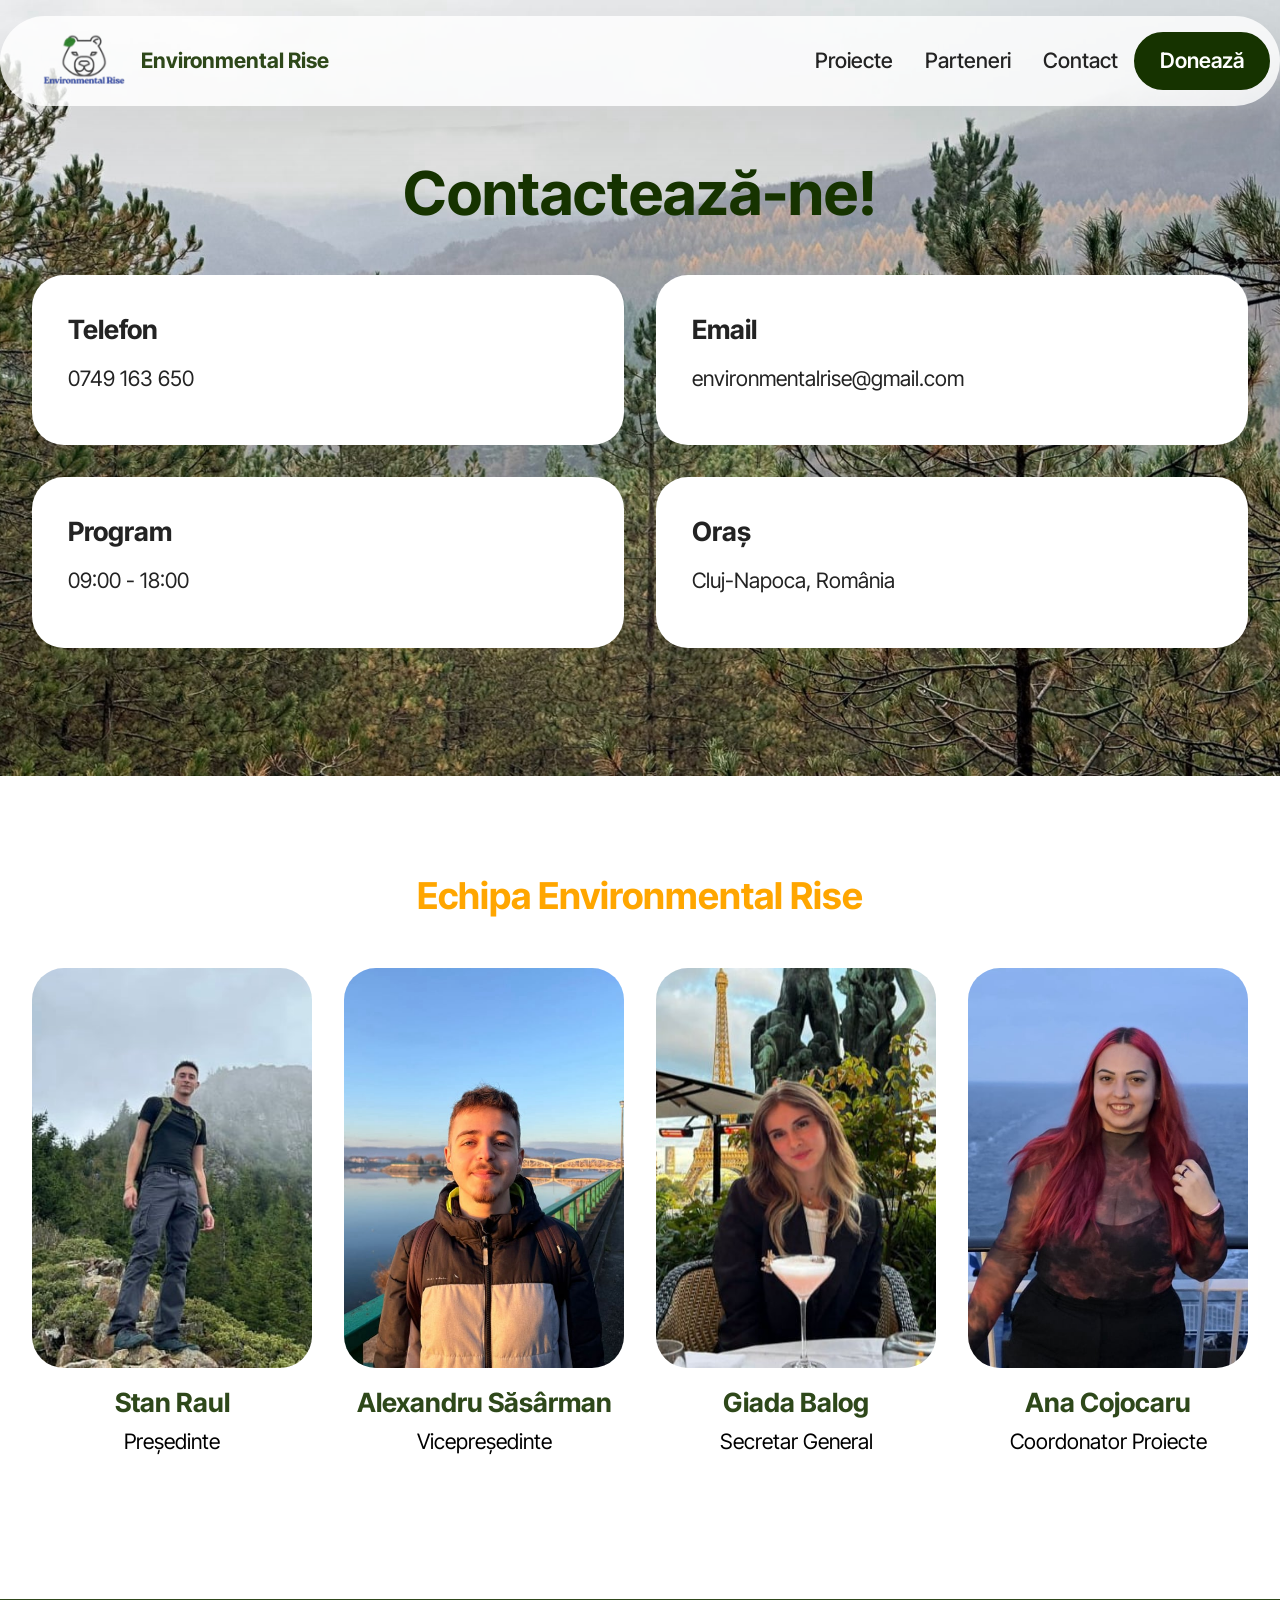
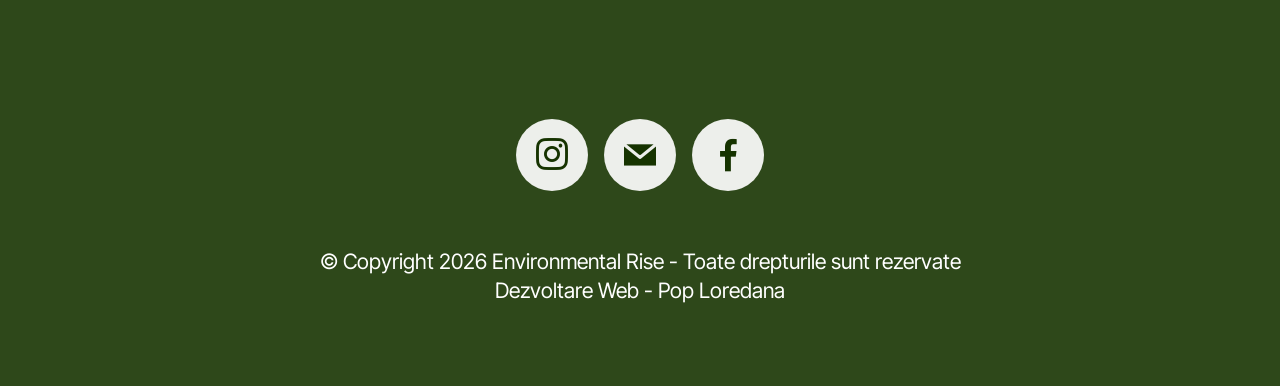
==== contact.html @ d9c9ce09 "Add files via upload" ====
<!DOCTYPE html>
<html  >
<head>
  
  <meta charset="UTF-8">
  <meta http-equiv="X-UA-Compatible" content="IE=edge">
  <meta name="viewport" content="width=device-width, initial-scale=1, minimum-scale=1">
  <link rel="shortcut icon" href="assets/images/logo-environmental-rise.png" type="image/x-icon">
  <meta name="description" content="Contactează chiar acum echipa Environmental Rise!">
  
  
  <title>Contact</title>
  <link rel="stylesheet" href="assets/web/assets/mobirise-icons2/mobirise2.css">
  <link rel="stylesheet" href="assets/bootstrap/css/bootstrap.min.css">
  <link rel="stylesheet" href="assets/parallax/jarallax.css">
  <link rel="stylesheet" href="assets/dropdown/css/style.css">
  <link rel="stylesheet" href="assets/socicon/css/styles.css">
  <link rel="stylesheet" href="assets/theme/css/style.css">
  <link rel="preload" href="https://fonts.googleapis.com/css?family=Inter+Tight:100,200,300,400,500,600,700,800,900,100i,200i,300i,400i,500i,600i,700i,800i,900i&display=swap" as="style" onload="this.onload=null;this.rel='stylesheet'">
  <noscript><link rel="stylesheet" href="https://fonts.googleapis.com/css?family=Inter+Tight:100,200,300,400,500,600,700,800,900,100i,200i,300i,400i,500i,600i,700i,800i,900i&display=swap"></noscript>
  <link rel="preload" as="style" href="assets/syle/css/custom-style.css"><link rel="stylesheet" href="assets/syle/css/custom-style.css" type="text/css">

  
  
  
</head>
<body>
  
  <section data-bs-version="5.1" class="menu menu1 cid-vgi9VvY2FY" once="menu" id="menu01-1s">
	

	<nav class="navbar navbar-dropdown navbar-fixed-top navbar-expand-lg">
		<div class="container">
			<div class="navbar-brand">
				<span class="navbar-logo">
					<a href="index.html">
						<img src="assets/images/logo-environmental-rise.png" alt="Logo Environmental Rise" style="height: 3.7rem;">
					</a>
				</span>
				<span class="navbar-caption-wrap"><a class="navbar-caption text-info text-primary display-4" href="index.html">Environmental Rise</a></span>
			</div>
			<button class="navbar-toggler" type="button" data-toggle="collapse" data-bs-toggle="collapse" data-target="#navbarSupportedContent" data-bs-target="#navbarSupportedContent" aria-controls="navbarNavAltMarkup" aria-expanded="false" aria-label="Toggle navigation">
				<div class="hamburger">
					<span></span>
					<span></span>
					<span></span>
					<span></span>
				</div>
			</button>
			<div class="collapse navbar-collapse" id="navbarSupportedContent">
				<ul class="navbar-nav nav-dropdown" data-app-modern-menu="true"><li class="nav-item">
						<a class="nav-link link text-black text-primary display-4" href="proiecte.html">Proiecte</a>
					</li>
					<li class="nav-item">
						<a class="nav-link link text-black text-primary display-4" href="parteneri.html" aria-expanded="false">Parteneri</a>
					</li>
					<li class="nav-item">
						<a class="nav-link link text-black text-primary display-4" href="contact.html">Contact</a>
					</li></ul>
				
				<div class="navbar-buttons mbr-section-btn"><a class="btn btn-primary display-4" href="doneaza.html">Donează</a></div>
			</div>
		</div>
	</nav>
</section>

<section data-bs-version="5.1" class="contacts01 cid-vbN8z2HI8A mbr-parallax-background" id="contacts01-p">
    

    
    
    <div class="container">
        <div class="row justify-content-center">
            <div class="col-12 content-head">
                <div class="mbr-section-head mb-5">
                    <h1 class="mbr-section-title mbr-fonts-style align-center mb-0 display-1">
                        <strong>Contactează-ne!</strong></h1>
                    
                </div>
            </div>
        </div>
        <div class="row">
            <div class="item features-without-image col-12 col-md-6 active">
                <div class="item-wrapper">
                    <div class="text-wrapper">
                        <h2 class="card-title mbr-fonts-style mb-3 display-5"><strong>Telefon</strong></h2>
                        <p class="mbr-text mbr-fonts-style display-7">0749 163 650</p>
                    </div>
                </div>
            </div>
            <div class="item features-without-image col-12 col-md-6">
                <div class="item-wrapper">
                    <div class="text-wrapper">
                        <h2 class="card-title mbr-fonts-style mb-3 display-5">
                            <strong>Email</strong>
                        </h2>
                        <p class="mbr-text mbr-fonts-style display-7">environmentalrise@gmail.com</p>
                    </div>
                </div>
            </div>
            <div class="item features-without-image col-12 col-md-6">
                <div class="item-wrapper">
                    <div class="text-wrapper">
                        <h2 class="card-title mbr-fonts-style mb-3 display-5"><strong>Program</strong></h2>
                        <p class="mbr-text mbr-fonts-style display-7">09:00 - 18:00
                        </p>
                    </div>
                </div>
            </div><div class="item features-without-image col-12 col-md-6">
                <div class="item-wrapper">
                    <div class="text-wrapper">
                        <h2 class="card-title mbr-fonts-style mb-3 display-5"><strong>Oraș</strong></h2>
                        <p class="mbr-text mbr-fonts-style display-7">Cluj-Napoca, România</p>
                    </div>
                </div>
            </div>
            
        </div>
    </div>
</section>

<section data-bs-version="5.1" class="people03 cid-veOhkATOtk" id="people03-19">
	
	
	<div class="container">
		<div class="row justify-content-center">
			<div class="col-12 content-head">
				<div class="mbr-section-head mb-5">
					<h2 class="mbr-section-title mbr-fonts-style align-center mb-0 display-2"><strong>Echipa Environmental Rise</strong></h2>
					
				</div>
			</div>
		</div>
		<div class="row">
			
			<div class="item features-image col-12 col-md-6 col-lg-3 active">
				<div class="item-wrapper">
					<div class="item-img mb-3">
						<img src="assets/images/raul-stan-321x442.jpg" alt="Stan Raul" title="" data-slide-to="0" data-bs-slide-to="0">
					</div>
					<div class="item-content align-left">
						<h3 class="item-title mbr-fonts-style display-5"><strong>Stan Raul</strong></h3>
						<h4 class="item-subtitle mbr-fonts-style mb-3 display-7">Președinte<br></h4>
						
					</div>
					
				</div>
			</div><div class="item features-image col-12 col-md-6 col-lg-3">
				<div class="item-wrapper">
					<div class="item-img mb-3">
						<img src="assets/images/alexandru-sasarman-596x795.jpg" alt="Alexandru Săsârman" title="" data-slide-to="1" data-bs-slide-to="1">
					</div>
					<div class="item-content align-left">
						<h3 class="item-title mbr-fonts-style display-5"><strong>Alexandru Săsârman</strong></h3>
						<h4 class="item-subtitle mbr-fonts-style mb-3 display-7">Vicepreședinte<br></h4>
						
					</div>
					
				</div>
			</div><div class="item features-image col-12 col-md-6 col-lg-3">
				<div class="item-wrapper">
					<div class="item-img mb-3">
						<img src="assets/images/giada-balog-354x479.jpg" alt="Giada Balog" title="" data-slide-to="2" data-bs-slide-to="2">
					</div>
					<div class="item-content align-left">
						<h3 class="item-title mbr-fonts-style display-5"><strong>Giada Balog</strong></h3>
						<h4 class="item-subtitle mbr-fonts-style mb-3 display-7">Secretar General<br></h4>
						
					</div>
					
				</div>
			</div><div class="item features-image col-12 col-md-6 col-lg-3">
				<div class="item-wrapper">
					<div class="item-img mb-3">
						<img src="assets/images/ana-cojocaru-596x791.jpg" alt="Ana Cojocaru" title="" data-slide-to="3" data-bs-slide-to="3">
					</div>
					<div class="item-content align-left">
						<h3 class="item-title mbr-fonts-style display-5"><strong>Ana Cojocaru</strong></h3>
						<h4 class="item-subtitle mbr-fonts-style mb-3 display-7">Coordonator Proiecte<br></h4>
						
					</div>
					
				</div>
			</div>
			
		</div>
	</div>
</section>

<section data-bs-version="5.1" class="footer3 cid-vbNjafjT93" once="footers" id="footer03-13">

        

    

    <div class="container">
        <div class="row">
            

            <div class="col-12 mt-4">
                <div class="social-row">
                    <div class="soc-item">
                        <a href="https://www.instagram.com/environmentalrise?igsh=dGgyN2luZTlpYWtq&utm_source=qr" target="_blank">
                            <span class="mbr-iconfont display-7 socicon-instagram socicon"></span>
                        </a>
                    </div>
                    <div class="soc-item">
                        <a href="mailto:environmentalrise@gmail.com">
                            <span class="mbr-iconfont socicon-mail socicon"></span>
                        </a>
                    </div>
                    <div class="soc-item">
                        <a href="https://www.facebook.com/share/18EPLnrP8C/?mibextid=wwXIfr" target="_blank">
                            <span class="mbr-iconfont socicon-facebook socicon"></span>
                        </a>
                    </div>
                    
                    
                </div>
            </div>
            <div class="col-12 mt-5">
                <p class="mbr-fonts-style copyright display-7">
                    © Copyright 2026 Environmental Rise - Toate drepturile sunt rezervate<br>Dezvoltare Web - Pop Loredana<br></p>
            </div>
        </div>
    </div>

   <script src="assets/bootstrap/js/bootstrap.bundle.min.js"></script>
  <script src="assets/smoothscroll/smooth-scroll.js"></script>
  <script src="assets/ytplayer/index.js"></script>
  <script src="assets/dropdown/js/navbar-dropdown.js"></script>
  <script src="assets/theme/js/script.js"></script>
  
 
  </body>
</html>
---- assets/web/assets/mobirise-icons2/mobirise2.css ----
@font-face {
  font-family: 'Moririse2';
  font-display: swap;
  src:  url('mobirise2.eot?f2bix4');
  src:  url('mobirise2.eot?f2bix4#iefix') format('embedded-opentype'),
    url('mobirise2.woff2?f2bix4') format('woff2'),
    url('mobirise2.woff?f2bix4') format('woff'),
    url('mobirise2.ttf?f2bix4') format('truetype'),
    url('mobirise2.svg?f2bix4#mobirise2') format('svg');
  font-weight: normal;
  font-style: normal;
}

[class^="mobi-"], [class*=" mobi-"] {
  /* use !important to prevent issues with browser extensions that change fonts */
  font-family: 'Moririse2' !important;
  speak: none;
  font-style: normal;
  font-weight: normal;
  font-variant: normal;
  text-transform: none;
  line-height: 1;

  /* Better Font Rendering =========== */
  -webkit-font-smoothing: antialiased;
  -moz-osx-font-smoothing: grayscale;
}

.mobi-mbri-add-submenu:before {
  content: "\e900";
}
.mobi-mbri-alert:before {
  content: "\e901";
}
.mobi-mbri-align-center:before {
  content: "\e902";
}
.mobi-mbri-align-justify:before {
  content: "\e903";
}
.mobi-mbri-align-left:before {
  content: "\e904";
}
.mobi-mbri-align-right:before {
  content: "\e905";
}
.mobi-mbri-android:before {
  content: "\e906";
}
.mobi-mbri-apple:before {
  content: "\e907";
}
.mobi-mbri-arrow-down:before {
  content: "\e908";
}
.mobi-mbri-arrow-next:before {
  content: "\e909";
}
.mobi-mbri-arrow-prev:before {
  content: "\e90a";
}
.mobi-mbri-arrow-up:before {
  content: "\e90b";
}
.mobi-mbri-bold:before {
  content: "\e90c";
}
.mobi-mbri-bookmark:before {
  content: "\e90d";
}
.mobi-mbri-bootstrap:before {
  content: "\e90e";
}
.mobi-mbri-briefcase:before {
  content: "\e90f";
}
.mobi-mbri-browse:before {
  content: "\e910";
}
.mobi-mbri-bulleted-list:before {
  content: "\e911";
}
.mobi-mbri-calendar:before {
  content: "\e912";
}
.mobi-mbri-camera:before {
  content: "\e913";
}
.mobi-mbri-cart-add:before {
  content: "\e914";
}
.mobi-mbri-cart-full:before {
  content: "\e915";
}
.mobi-mbri-cash:before {
  content: "\e916";
}
.mobi-mbri-change-style:before {
  content: "\e917";
}
.mobi-mbri-chat:before {
  content: "\e918";
}
.mobi-mbri-clock:before {
  content: "\e919";
}
.mobi-mbri-close:before {
  content: "\e91a";
}
.mobi-mbri-cloud:before {
  content: "\e91b";
}
.mobi-mbri-code:before {
  content: "\e91c";
}
.mobi-mbri-contact-form:before {
  content: "\e91d";
}
.mobi-mbri-credit-card:before {
  content: "\e91e";
}
.mobi-mbri-cursor-click:before {
  content: "\e91f";
}
.mobi-mbri-cust-feedback:before {
  content: "\e920";
}
.mobi-mbri-database:before {
  content: "\e921";
}
.mobi-mbri-delivery:before {
  content: "\e922";
}
.mobi-mbri-desktop:before {
  content: "\e923";
}
.mobi-mbri-devices:before {
  content: "\e924";
}
.mobi-mbri-down:before {
  content: "\e925";
}
.mobi-mbri-download-2:before {
  content: "\e926";
}
.mobi-mbri-download:before {
  content: "\e927";
}
.mobi-mbri-drag-n-drop-2:before {
  content: "\e928";
}
.mobi-mbri-drag-n-drop:before {
  content: "\e929";
}
.mobi-mbri-edit-2:before {
  content: "\e92a";
}
.mobi-mbri-edit:before {
  content: "\e92b";
}
.mobi-mbri-error:before {
  content: "\e92c";
}
.mobi-mbri-extension:before {
  content: "\e92d";
}
.mobi-mbri-features:before {
  content: "\e92e";
}
.mobi-mbri-file:before {
  content: "\e92f";
}
.mobi-mbri-flag:before {
  content: "\e930";
}
.mobi-mbri-folder:before {
  content: "\e931";
}
.mobi-mbri-gift:before {
  content: "\e932";
}
.mobi-mbri-github:before {
  content: "\e933";
}
.mobi-mbri-globe-2:before {
  content: "\e934";
}
.mobi-mbri-globe:before {
  content: "\e935";
}
.mobi-mbri-growing-chart:before {
  content: "\e936";
}
.mobi-mbri-hearth:before {
  content: "\e937";
}
.mobi-mbri-help:before {
  content: "\e938";
}
.mobi-mbri-home:before {
  content: "\e939";
}
.mobi-mbri-hot-cup:before {
  content: "\e93a";
}
.mobi-mbri-idea:before {
  content: "\e93b";
}
.mobi-mbri-image-gallery:before {
  content: "\e93c";
}
.mobi-mbri-image-slider:before {
  content: "\e93d";
}
.mobi-mbri-info:before {
  content: "\e93e";
}
.mobi-mbri-italic:before {
  content: "\e93f";
}
.mobi-mbri-key:before {
  content: "\e940";
}
.mobi-mbri-laptop:before {
  content: "\e941";
}
.mobi-mbri-layers:before {
  content: "\e942";
}
.mobi-mbri-left-right:before {
  content: "\e943";
}
.mobi-mbri-left:before {
  content: "\e944";
}
.mobi-mbri-letter:before {
  content: "\e945";
}
.mobi-mbri-like:before {
  content: "\e946";
}
.mobi-mbri-link:before {
  content: "\e947";
}
.mobi-mbri-lock:before {
  content: "\e948";
}
.mobi-mbri-login:before {
  content: "\e949";
}
.mobi-mbri-logout:before {
  content: "\e94a";
}
.mobi-mbri-magic-stick:before {
  content: "\e94b";
}
.mobi-mbri-map-pin:before {
  content: "\e94c";
}
.mobi-mbri-menu:before {
  content: "\e94d";
}
.mobi-mbri-mobile-2:before {
  content: "\e94e";
}
.mobi-mbri-mobile-horizontal:before {
  content: "\e94f";
}
.mobi-mbri-mobile:before {
  content: "\e950";
}
.mobi-mbri-mobirise:before {
  content: "\e951";
}
.mobi-mbri-more-horizontal:before {
  content: "\e952";
}
.mobi-mbri-more-vertical:before {
  content: "\e953";
}
.mobi-mbri-music:before {
  content: "\e954";
}
.mobi-mbri-new-file:before {
  content: "\e955";
}
.mobi-mbri-numbered-list:before {
  content: "\e956";
}
.mobi-mbri-opened-folder:before {
  content: "\e957";
}
.mobi-mbri-pages:before {
  content: "\e958";
}
.mobi-mbri-paper-plane:before {
  content: "\e959";
}
.mobi-mbri-paperclip:before {
  content: "\e95a";
}
.mobi-mbri-phone:before {
  content: "\e95b";
}
.mobi-mbri-photo:before {
  content: "\e95c";
}
.mobi-mbri-photos:before {
  content: "\e95d";
}
.mobi-mbri-pin:before {
  content: "\e95e";
}
.mobi-mbri-play:before {
  content: "\e95f";
}
.mobi-mbri-plus:before {
  content: "\e960";
}
.mobi-mbri-preview:before {
  content: "\e961";
}
.mobi-mbri-print:before {
  content: "\e962";
}
.mobi-mbri-protect:before {
  content: "\e963";
}
.mobi-mbri-question:before {
  content: "\e964";
}
.mobi-mbri-quote-left:before {
  content: "\e965";
}
.mobi-mbri-quote-right:before {
  content: "\e966";
}
.mobi-mbri-redo:before {
  content: "\e967";
}
.mobi-mbri-refresh:before {
  content: "\e968";
}
.mobi-mbri-responsive-2:before {
  content: "\e969";
}
.mobi-mbri-responsive:before {
  content: "\e96a";
}
.mobi-mbri-right:before {
  content: "\e96b";
}
.mobi-mbri-rocket:before {
  content: "\e96c";
}
.mobi-mbri-sad-face:before {
  content: "\e96d";
}
.mobi-mbri-sale:before {
  content: "\e96e";
}
.mobi-mbri-save:before {
  content: "\e96f";
}
.mobi-mbri-search:before {
  content: "\e970";
}
.mobi-mbri-setting-2:before {
  content: "\e971";
}
.mobi-mbri-setting-3:before {
  content: "\e972";
}
.mobi-mbri-setting:before {
  content: "\e973";
}
.mobi-mbri-share:before {
  content: "\e974";
}
.mobi-mbri-shopping-bag:before {
  content: "\e975";
}
.mobi-mbri-shopping-basket:before {
  content: "\e976";
}
.mobi-mbri-shopping-cart:before {
  content: "\e977";
}
.mobi-mbri-sites:before {
  content: "\e978";
}
.mobi-mbri-smile-face:before {
  content: "\e979";
}
.mobi-mbri-speed:before {
  content: "\e97a";
}
.mobi-mbri-star:before {
  content: "\e97b";
}
.mobi-mbri-success:before {
  content: "\e97c";
}
.mobi-mbri-sun:before {
  content: "\e97d";
}
.mobi-mbri-sun2:before {
  content: "\e97e";
}
.mobi-mbri-tablet-vertical:before {
  content: "\e97f";
}
.mobi-mbri-tablet:before {
  content: "\e980";
}
.mobi-mbri-target:before {
  content: "\e981";
}
.mobi-mbri-timer:before {
  content: "\e982";
}
.mobi-mbri-to-ftp:before {
  content: "\e983";
}
.mobi-mbri-to-local-drive:before {
  content: "\e984";
}
.mobi-mbri-touch-swipe:before {
  content: "\e985";
}
.mobi-mbri-touch:before {
  content: "\e986";
}
.mobi-mbri-trash:before {
  content: "\e987";
}
.mobi-mbri-underline:before {
  content: "\e988";
}
.mobi-mbri-undo:before {
  content: "\e989";
}
.mobi-mbri-unlink:before {
  content: "\e98a";
}
.mobi-mbri-unlock:before {
  content: "\e98b";
}
.mobi-mbri-up-down:before {
  content: "\e98c";
}
.mobi-mbri-up:before {
  content: "\e98d";
}
.mobi-mbri-update:before {
  content: "\e98e";
}
.mobi-mbri-upload-2:before {
  content: "\e98f";
}
.mobi-mbri-upload:before {
  content: "\e990";
}
.mobi-mbri-user-2:before {
  content: "\e991";
}
.mobi-mbri-user:before {
  content: "\e992";
}
.mobi-mbri-users:before {
  content: "\e993";
}
.mobi-mbri-video-play:before {
  content: "\e994";
}
.mobi-mbri-video:before {
  content: "\e995";
}
.mobi-mbri-watch:before {
  content: "\e996";
}
.mobi-mbri-website-theme-2:before {
  content: "\e997";
}
.mobi-mbri-website-theme:before {
  content: "\e998";
}
.mobi-mbri-wifi:before {
  content: "\e999";
}
.mobi-mbri-windows:before {
  content: "\e99a";
}
.mobi-mbri-zoom-in:before {
  content: "\e99b";
}
.mobi-mbri-zoom-out:before {
  content: "\e99c";
}
---- assets/parallax/jarallax.css ----
.jarallax {
    position: relative;
    z-index: 0;
}
.jarallax > .jarallax-img {
    position: absolute;
    object-fit: cover;
    /* support for plugin https://github.com/bfred-it/object-fit-images */
    font-family: 'object-fit: cover;';
    top: 0;
    left: 0;
    width: 100%;
    height: 100%;
    z-index: -1;
}
---- assets/dropdown/css/style.css ----
.navbar-dropdown {
  left: 0;
  padding: 0;
  position: absolute;
  right: 0;
  top: 0;
  transition: all 0.45s ease;
  z-index: 1030;
  background: #282828; }
  .navbar-dropdown .navbar-logo {
    margin-right: 0.8rem;
    transition: margin 0.3s ease-in-out;
    vertical-align: middle; }
    .navbar-dropdown .navbar-logo img {
      height: 3.125rem;
      transition: all 0.3s ease-in-out; }
    .navbar-dropdown .navbar-logo.mbr-iconfont {
      font-size: 3.125rem;
      line-height: 3.125rem; }
  .navbar-dropdown .navbar-caption {
    font-weight: 700;
    white-space: normal;
    vertical-align: -4px;
    line-height: 3.125rem !important; }
    .navbar-dropdown .navbar-caption, .navbar-dropdown .navbar-caption:hover {
      color: inherit;
      text-decoration: none; }
  .navbar-dropdown .mbr-iconfont + .navbar-caption {
    vertical-align: -1px; }
  .navbar-dropdown.navbar-fixed-top {
    position: fixed; }
  .navbar-dropdown .navbar-brand span {
    vertical-align: -4px; }
  .navbar-dropdown.bg-color.transparent {
    background: none; }
  .navbar-dropdown.navbar-short .navbar-brand {
    padding: 0.625rem 0; }
    .navbar-dropdown.navbar-short .navbar-brand span {
      vertical-align: -1px; }
  .navbar-dropdown.navbar-short .navbar-caption {
    line-height: 2.375rem !important;
    vertical-align: -2px; }
  .navbar-dropdown.navbar-short .navbar-logo {
    margin-right: 0.5rem; }
    .navbar-dropdown.navbar-short .navbar-logo img {
      height: 2.375rem; }
    .navbar-dropdown.navbar-short .navbar-logo.mbr-iconfont {
      font-size: 2.375rem;
      line-height: 2.375rem; }
  .navbar-dropdown.navbar-short .mbr-table-cell {
    height: 3.625rem; }
  .navbar-dropdown .navbar-close {
    left: 0.6875rem;
    position: fixed;
    top: 0.75rem;
    z-index: 1000; }
  .navbar-dropdown .hamburger-icon {
    content: "";
    display: inline-block;
    vertical-align: middle;
    width: 16px;
    -webkit-box-shadow: 0 -6px 0 1px #282828,0 0 0 1px #282828,0 6px 0 1px #282828;
    -moz-box-shadow: 0 -6px 0 1px #282828,0 0 0 1px #282828,0 6px 0 1px #282828;
    box-shadow: 0 -6px 0 1px #282828,0 0 0 1px #282828,0 6px 0 1px #282828; }

.dropdown-menu .dropdown-toggle[data-toggle="dropdown-submenu"]::after {
  border-bottom: 0.35em solid transparent;
  border-left: 0.35em solid;
  border-right: 0;
  border-top: 0.35em solid transparent;
  margin-left: 0.3rem; }

.dropdown-menu .dropdown-item:focus {
  outline: 0; }

.nav-dropdown {
  font-size: 0.75rem;
  font-weight: 500;
  height: auto !important; }
  .nav-dropdown .nav-btn {
    padding-left: 1rem; }
  .nav-dropdown .link {
    margin: .667em 1.667em;
    font-weight: 500;
    padding: 0;
    transition: color .2s ease-in-out; }
    .nav-dropdown .link.dropdown-toggle {
      margin-right: 2.583em; }
      .nav-dropdown .link.dropdown-toggle::after {
        margin-left: .25rem;
        border-top: 0.35em solid;
        border-right: 0.35em solid transparent;
        border-left: 0.35em solid transparent;
        border-bottom: 0; }
      .nav-dropdown .link.dropdown-toggle[aria-expanded="true"] {
        margin: 0;
        padding: 0.667em 3.263em  0.667em 1.667em; }
  .nav-dropdown .link::after,
  .nav-dropdown .dropdown-item::after {
    color: inherit; }
  .nav-dropdown .btn {
    font-size: 0.75rem;
    font-weight: 700;
    letter-spacing: 0;
    margin-bottom: 0;
    padding-left: 1.25rem;
    padding-right: 1.25rem; }
  .nav-dropdown .dropdown-menu {
    border-radius: 0;
    border: 0;
    left: 0;
    margin: 0;
    padding-bottom: 1.25rem;
    padding-top: 1.25rem;
    position: relative; }
  .nav-dropdown .dropdown-submenu {
    margin-left: 0.125rem;
    top: 0; }
  .nav-dropdown .dropdown-item {
    font-weight: 500;
    line-height: 2;
    padding: 0.3846em 4.615em 0.3846em 1.5385em;
    position: relative;
    transition: color .2s ease-in-out, background-color .2s ease-in-out; }
    .nav-dropdown .dropdown-item::after {
      margin-top: -0.3077em;
      position: absolute;
      right: 1.1538em;
      top: 50%; }
    .nav-dropdown .dropdown-item:focus, .nav-dropdown .dropdown-item:hover {
      background: none; }

@media (max-width: 767px) {
  .nav-dropdown.navbar-toggleable-sm {
    bottom: 0;
    display: none;
    left: 0;
    overflow-x: hidden;
    position: fixed;
    top: 0;
    transform: translateX(-100%);
    -ms-transform: translateX(-100%);
    -webkit-transform: translateX(-100%);
    width: 18.75rem;
    z-index: 999; } }
.nav-dropdown.navbar-toggleable-xl {
  bottom: 0;
  display: none;
  left: 0;
  overflow-x: hidden;
  position: fixed;
  top: 0;
  transform: translateX(-100%);
  -ms-transform: translateX(-100%);
  -webkit-transform: translateX(-100%);
  width: 18.75rem;
  z-index: 999; }

.nav-dropdown-sm {
  display: block !important;
  overflow-x: hidden;
  overflow: auto;
  padding-top: 3.875rem; }
  .nav-dropdown-sm::after {
    content: "";
    display: block;
    height: 3rem;
    width: 100%; }
  .nav-dropdown-sm.collapse.in ~ .navbar-close {
    display: block !important; }
  .nav-dropdown-sm.collapsing, .nav-dropdown-sm.collapse.in {
    transform: translateX(0);
    -ms-transform: translateX(0);
    -webkit-transform: translateX(0);
    transition: all 0.25s ease-out;
    -webkit-transition: all 0.25s ease-out;
    background: #282828; }
  .nav-dropdown-sm.collapsing[aria-expanded="false"] {
    transform: translateX(-100%);
    -ms-transform: translateX(-100%);
    -webkit-transform: translateX(-100%); }
  .nav-dropdown-sm .nav-item {
    display: block;
    margin-left: 0 !important;
    padding-left: 0; }
  .nav-dropdown-sm .link,
  .nav-dropdown-sm .dropdown-item {
    border-top: 1px dotted rgba(255, 255, 255, 0.1);
    font-size: 0.8125rem;
    line-height: 1.6;
    margin: 0 !important;
    padding: 0.875rem 2.4rem 0.875rem 1.5625rem !important;
    position: relative;
    white-space: normal; }
    .nav-dropdown-sm .link:focus, .nav-dropdown-sm .link:hover,
    .nav-dropdown-sm .dropdown-item:focus,
    .nav-dropdown-sm .dropdown-item:hover {
      background: rgba(0, 0, 0, 0.2) !important;
      color: #c0a375; }
  .nav-dropdown-sm .nav-btn {
    position: relative;
    padding: 1.5625rem 1.5625rem 0 1.5625rem; }
    .nav-dropdown-sm .nav-btn::before {
      border-top: 1px dotted rgba(255, 255, 255, 0.1);
      content: "";
      left: 0;
      position: absolute;
      top: 0;
      width: 100%; }
    .nav-dropdown-sm .nav-btn + .nav-btn {
      padding-top: 0.625rem; }
      .nav-dropdown-sm .nav-btn + .nav-btn::before {
        display: none; }
  .nav-dropdown-sm .btn {
    padding: 0.625rem 0; }
  .nav-dropdown-sm .dropdown-toggle[data-toggle="dropdown-submenu"]::after {
    margin-left: .25rem;
    border-top: 0.35em solid;
    border-right: 0.35em solid transparent;
    border-left: 0.35em solid transparent;
    border-bottom: 0; }
  .nav-dropdown-sm .dropdown-toggle[data-toggle="dropdown-submenu"][aria-expanded="true"]::after {
    border-top: 0;
    border-right: 0.35em solid transparent;
    border-left: 0.35em solid transparent;
    border-bottom: 0.35em solid; }
  .nav-dropdown-sm .dropdown-menu {
    margin: 0;
    padding: 0;
    position: relative;
    top: 0;
    left: 0;
    width: 100%;
    border: 0;
    float: none;
    border-radius: 0;
    background: none; }
  .nav-dropdown-sm .dropdown-submenu {
    left: 100%;
    margin-left: 0.125rem;
    margin-top: -1.25rem;
    top: 0; }

.navbar-toggleable-sm .nav-dropdown .dropdown-menu {
  position: absolute; }

.navbar-toggleable-sm .nav-dropdown .dropdown-submenu {
  left: 100%;
  margin-left: 0.125rem;
  margin-top: -1.25rem;
  top: 0; }

.navbar-toggleable-sm.opened .nav-dropdown .dropdown-menu {
  position: relative; }

.navbar-toggleable-sm.opened .nav-dropdown .dropdown-submenu {
  left: 0;
  margin-left: 00rem;
  margin-top: 0rem;
  top: 0; }

.is-builder .nav-dropdown.collapsing {
  transition: none !important; }
---- assets/socicon/css/styles.css ----
@charset "UTF-8";

@font-face {
  font-family: 'Socicon';
  src:  url('../fonts/socicon.eot');
  src:  url('../fonts/socicon.eot?#iefix') format('embedded-opentype'),
    url('../fonts/socicon.woff2') format('woff2'),
    url('../fonts/socicon.ttf') format('truetype'),
    url('../fonts/socicon.woff') format('woff'),
    url('../fonts/socicon.svg#socicon') format('svg');
  font-weight: normal;
  font-style: normal;
  font-display: swap;
}

[data-icon]:before {
  font-family: "socicon" !important;
  content: attr(data-icon);
  font-style: normal !important;
  font-weight: normal !important;
  font-variant: normal !important;
  text-transform: none !important;
  speak: none;
  line-height: 1;
  -webkit-font-smoothing: antialiased;
  -moz-osx-font-smoothing: grayscale;
}

[class^="socicon-"], [class*=" socicon-"] {
  /* use !important to prevent issues with browser extensions that change fonts */
  font-family: 'Socicon' !important;
  speak: none;
  font-style: normal;
  font-weight: normal;
  font-variant: normal;
  text-transform: none;
  line-height: 1;

  /* Better Font Rendering =========== */
  -webkit-font-smoothing: antialiased;
  -moz-osx-font-smoothing: grayscale;
}

.socicon-500px:before {
  content: "\e000";
}
.socicon-8tracks:before {
  content: "\e001";
}
.socicon-airbnb:before {
  content: "\e002";
}
.socicon-alliance:before {
  content: "\e003";
}
.socicon-amazon:before {
  content: "\e004";
}
.socicon-amplement:before {
  content: "\e005";
}
.socicon-android:before {
  content: "\e006";
}
.socicon-angellist:before {
  content: "\e007";
}
.socicon-apple:before {
  content: "\e008";
}
.socicon-appnet:before {
  content: "\e009";
}
.socicon-baidu:before {
  content: "\e00a";
}
.socicon-bandcamp:before {
  content: "\e00b";
}
.socicon-battlenet:before {
  content: "\e00c";
}
.socicon-mixer:before {
  content: "\e00d";
}
.socicon-bebee:before {
  content: "\e00e";
}
.socicon-bebo:before {
  content: "\e00f";
}
.socicon-behance:before {
  content: "\e010";
}
.socicon-blizzard:before {
  content: "\e011";
}
.socicon-blogger:before {
  content: "\e012";
}
.socicon-buffer:before {
  content: "\e013";
}
.socicon-chrome:before {
  content: "\e014";
}
.socicon-coderwall:before {
  content: "\e015";
}
.socicon-curse:before {
  content: "\e016";
}
.socicon-dailymotion:before {
  content: "\e017";
}
.socicon-deezer:before {
  content: "\e018";
}
.socicon-delicious:before {
  content: "\e019";
}
.socicon-deviantart:before {
  content: "\e01a";
}
.socicon-diablo:before {
  content: "\e01b";
}
.socicon-digg:before {
  content: "\e01c";
}
.socicon-discord:before {
  content: "\e01d";
}
.socicon-disqus:before {
  content: "\e01e";
}
.socicon-douban:before {
  content: "\e01f";
}
.socicon-draugiem:before {
  content: "\e020";
}
.socicon-dribbble:before {
  content: "\e021";
}
.socicon-drupal:before {
  content: "\e022";
}
.socicon-ebay:before {
  content: "\e023";
}
.socicon-ello:before {
  content: "\e024";
}
.socicon-endomodo:before {
  content: "\e025";
}
.socicon-envato:before {
  content: "\e026";
}
.socicon-etsy:before {
  content: "\e027";
}
.socicon-facebook:before {
  content: "\e028";
}
.socicon-feedburner:before {
  content: "\e029";
}
.socicon-filmweb:before {
  content: "\e02a";
}
.socicon-firefox:before {
  content: "\e02b";
}
.socicon-flattr:before {
  content: "\e02c";
}
.socicon-flickr:before {
  content: "\e02d";
}
.socicon-formulr:before {
  content: "\e02e";
}
.socicon-forrst:before {
  content: "\e02f";
}
.socicon-foursquare:before {
  content: "\e030";
}
.socicon-friendfeed:before {
  content: "\e031";
}
.socicon-github:before {
  content: "\e032";
}
.socicon-goodreads:before {
  content: "\e033";
}
.socicon-google:before {
  content: "\e034";
}
.socicon-googlescholar:before {
  content: "\e035";
}
.socicon-googlegroups:before {
  content: "\e036";
}
.socicon-googlephotos:before {
  content: "\e037";
}
.socicon-googleplus:before {
  content: "\e038";
}
.socicon-grooveshark:before {
  content: "\e039";
}
.socicon-hackerrank:before {
  content: "\e03a";
}
.socicon-hearthstone:before {
  content: "\e03b";
}
.socicon-hellocoton:before {
  content: "\e03c";
}
.socicon-heroes:before {
  content: "\e03d";
}
.socicon-smashcast:before {
  content: "\e03e";
}
.socicon-horde:before {
  content: "\e03f";
}
.socicon-houzz:before {
  content: "\e040";
}
.socicon-icq:before {
  content: "\e041";
}
.socicon-identica:before {
  content: "\e042";
}
.socicon-imdb:before {
  content: "\e043";
}
.socicon-instagram:before {
  content: "\e044";
}
.socicon-issuu:before {
  content: "\e045";
}
.socicon-istock:before {
  content: "\e046";
}
.socicon-itunes:before {
  content: "\e047";
}
.socicon-keybase:before {
  content: "\e048";
}
.socicon-lanyrd:before {
  content: "\e049";
}
.socicon-lastfm:before {
  content: "\e04a";
}
.socicon-line:before {
  content: "\e04b";
}
.socicon-linkedin:before {
  content: "\e04c";
}
.socicon-livejournal:before {
  content: "\e04d";
}
.socicon-lyft:before {
  content: "\e04e";
}
.socicon-macos:before {
  content: "\e04f";
}
.socicon-mail:before {
  content: "\e050";
}
.socicon-medium:before {
  content: "\e051";
}
.socicon-meetup:before {
  content: "\e052";
}
.socicon-mixcloud:before {
  content: "\e053";
}
.socicon-modelmayhem:before {
  content: "\e054";
}
.socicon-mumble:before {
  content: "\e055";
}
.socicon-myspace:before {
  content: "\e056";
}
.socicon-newsvine:before {
  content: "\e057";
}
.socicon-nintendo:before {
  content: "\e058";
}
.socicon-npm:before {
  content: "\e059";
}
.socicon-odnoklassniki:before {
  content: "\e05a";
}
.socicon-openid:before {
  content: "\e05b";
}
.socicon-opera:before {
  content: "\e05c";
}
.socicon-outlook:before {
  content: "\e05d";
}
.socicon-overwatch:before {
  content: "\e05e";
}
.socicon-patreon:before {
  content: "\e05f";
}
.socicon-paypal:before {
  content: "\e060";
}
.socicon-periscope:before {
  content: "\e061";
}
.socicon-persona:before {
  content: "\e062";
}
.socicon-pinterest:before {
  content: "\e063";
}
.socicon-play:before {
  content: "\e064";
}
.socicon-player:before {
  content: "\e065";
}
.socicon-playstation:before {
  content: "\e066";
}
.socicon-pocket:before {
  content: "\e067";
}
.socicon-qq:before {
  content: "\e068";
}
.socicon-quora:before {
  content: "\e069";
}
.socicon-raidcall:before {
  content: "\e06a";
}
.socicon-ravelry:before {
  content: "\e06b";
}
.socicon-reddit:before {
  content: "\e06c";
}
.socicon-renren:before {
  content: "\e06d";
}
.socicon-researchgate:before {
  content: "\e06e";
}
.socicon-residentadvisor:before {
  content: "\e06f";
}
.socicon-reverbnation:before {
  content: "\e070";
}
.socicon-rss:before {
  content: "\e071";
}
.socicon-sharethis:before {
  content: "\e072";
}
.socicon-skype:before {
  content: "\e073";
}
.socicon-slideshare:before {
  content: "\e074";
}
.socicon-smugmug:before {
  content: "\e075";
}
.socicon-snapchat:before {
  content: "\e076";
}
.socicon-songkick:before {
  content: "\e077";
}
.socicon-soundcloud:before {
  content: "\e078";
}
.socicon-spotify:before {
  content: "\e079";
}
.socicon-stackexchange:before {
  content: "\e07a";
}
.socicon-stackoverflow:before {
  content: "\e07b";
}
.socicon-starcraft:before {
  content: "\e07c";
}
.socicon-stayfriends:before {
  content: "\e07d";
}
.socicon-steam:before {
  content: "\e07e";
}
.socicon-storehouse:before {
  content: "\e07f";
}
.socicon-strava:before {
  content: "\e080";
}
.socicon-streamjar:before {
  content: "\e081";
}
.socicon-stumbleupon:before {
  content: "\e082";
}
.socicon-swarm:before {
  content: "\e083";
}
.socicon-teamspeak:before {
  content: "\e084";
}
.socicon-teamviewer:before {
  content: "\e085";
}
.socicon-technorati:before {
  content: "\e086";
}
.socicon-telegram:before {
  content: "\e087";
}
.socicon-tripadvisor:before {
  content: "\e088";
}
.socicon-tripit:before {
  content: "\e089";
}
.socicon-triplej:before {
  content: "\e08a";
}
.socicon-tumblr:before {
  content: "\e08b";
}
.socicon-twitch:before {
  content: "\e08c";
}
.socicon-twitter:before {
  content: "\e08d";
}
.socicon-uber:before {
  content: "\e08e";
}
.socicon-ventrilo:before {
  content: "\e08f";
}
.socicon-viadeo:before {
  content: "\e090";
}
.socicon-viber:before {
  content: "\e091";
}
.socicon-viewbug:before {
  content: "\e092";
}
.socicon-vimeo:before {
  content: "\e093";
}
.socicon-vine:before {
  content: "\e094";
}
.socicon-vkontakte:before {
  content: "\e095";
}
.socicon-warcraft:before {
  content: "\e096";
}
.socicon-wechat:before {
  content: "\e097";
}
.socicon-weibo:before {
  content: "\e098";
}
.socicon-whatsapp:before {
  content: "\e099";
}
.socicon-wikipedia:before {
  content: "\e09a";
}
.socicon-windows:before {
  content: "\e09b";
}
.socicon-wordpress:before {
  content: "\e09c";
}
.socicon-wykop:before {
  content: "\e09d";
}
.socicon-xbox:before {
  content: "\e09e";
}
.socicon-xing:before {
  content: "\e09f";
}
.socicon-yahoo:before {
  content: "\e0a0";
}
.socicon-yammer:before {
  content: "\e0a1";
}
.socicon-yandex:before {
  content: "\e0a2";
}
.socicon-yelp:before {
  content: "\e0a3";
}
.socicon-younow:before {
  content: "\e0a4";
}
.socicon-youtube:before {
  content: "\e0a5";
}
.socicon-zapier:before {
  content: "\e0a6";
}
.socicon-zerply:before {
  content: "\e0a7";
}
.socicon-zomato:before {
  content: "\e0a8";
}
.socicon-zynga:before {
  content: "\e0a9";
}
.socicon-bluesky:before {
  content: "\e0aa";
}
.socicon-threads:before {
  content: "\e0ab";
}
.socicon-spreadshirt:before {
  content: "\e901";
}
.socicon-gamejolt:before {
  content: "\e902";
}
.socicon-trello:before {
  content: "\e903";
}
.socicon-tunein:before {
  content: "\e904";
}
.socicon-bloglovin:before {
  content: "\e905";
}
.socicon-gamewisp:before {
  content: "\e906";
}
.socicon-messenger:before {
  content: "\e907";
}
.socicon-pandora:before {
  content: "\e908";
}
.socicon-augment:before {
  content: "\e909";
}
.socicon-bitbucket:before {
  content: "\e90a";
}
.socicon-fyuse:before {
  content: "\e90b";
}
.socicon-yt-gaming:before {
  content: "\e90c";
}
.socicon-sketchfab:before {
  content: "\e90d";
}
.socicon-mobcrush:before {
  content: "\e90e";
}
.socicon-microsoft:before {
  content: "\e90f";
}
.socicon-realtor:before {
  content: "\e910";
}
.socicon-tidal:before {
  content: "\e911";
}
.socicon-qobuz:before {
  content: "\e912";
}
.socicon-natgeo:before {
  content: "\e913";
}
.socicon-mastodon:before {
  content: "\e914";
}
.socicon-unsplash:before {
  content: "\e915";
}
.socicon-homeadvisor:before {
  content: "\e916";
}
.socicon-angieslist:before {
  content: "\e917";
}
.socicon-codepen:before {
  content: "\e918";
}
.socicon-slack:before {
  content: "\e919";
}
.socicon-openaigym:before {
  content: "\e91a";
}
.socicon-logmein:before {
  content: "\e91b";
}
.socicon-fiverr:before {
  content: "\e91c";
}
.socicon-gotomeeting:before {
  content: "\e91d";
}
.socicon-aliexpress:before {
  content: "\e91e";
}
.socicon-guru:before {
  content: "\e91f";
}
.socicon-appstore:before {
  content: "\e920";
}
.socicon-homes:before {
  content: "\e921";
}
.socicon-zoom:before {
  content: "\e922";
}
.socicon-alibaba:before {
  content: "\e923";
}
.socicon-craigslist:before {
  content: "\e924";
}
.socicon-wix:before {
  content: "\e925";
}
.socicon-redfin:before {
  content: "\e926";
}
.socicon-googlecalendar:before {
  content: "\e927";
}
.socicon-shopify:before {
  content: "\e928";
}
.socicon-freelancer:before {
  content: "\e929";
}
.socicon-seedrs:before {
  content: "\e92a";
}
.socicon-bing:before {
  content: "\e92b";
}
.socicon-doodle:before {
  content: "\e92c";
}
.socicon-bonanza:before {
  content: "\e92d";
}
.socicon-squarespace:before {
  content: "\e92e";
}
.socicon-toptal:before {
  content: "\e92f";
}
.socicon-gust:before {
  content: "\e930";
}
.socicon-ask:before {
  content: "\e931";
}
.socicon-trulia:before {
  content: "\e932";
}
.socicon-loomly:before {
  content: "\e933";
}
.socicon-ghost:before {
  content: "\e934";
}
.socicon-upwork:before {
  content: "\e935";
}
.socicon-fundable:before {
  content: "\e936";
}
.socicon-booking:before {
  content: "\e937";
}
.socicon-googlemaps:before {
  content: "\e938";
}
.socicon-zillow:before {
  content: "\e939";
}
.socicon-niconico:before {
  content: "\e93a";
}
.socicon-toneden:before {
  content: "\e93b";
}
.socicon-crunchbase:before {
  content: "\e93c";
}
.socicon-homefy:before {
  content: "\e93d";
}
.socicon-calendly:before {
  content: "\e93e";
}
.socicon-livemaster:before {
  content: "\e93f";
}
.socicon-udemy:before {
  content: "\e940";
}
.socicon-codered:before {
  content: "\e941";
}
.socicon-origin:before {
  content: "\e942";
}
.socicon-nextdoor:before {
  content: "\e943";
}
.socicon-portfolio:before {
  content: "\e944";
}
.socicon-instructables:before {
  content: "\e945";
}
.socicon-gitlab:before {
  content: "\e946";
}
.socicon-hackernews:before {
  content: "\e947";
}
.socicon-smashwords:before {
  content: "\e948";
}
.socicon-kobo:before {
  content: "\e949";
}
.socicon-bookbub:before {
  content: "\e94a";
}
.socicon-mailru:before {
  content: "\e94b";
}
.socicon-moddb:before {
  content: "\e94c";
}
.socicon-indiedb:before {
  content: "\e94d";
}
.socicon-traxsource:before {
  content: "\e94e";
}
.socicon-gamefor:before {
  content: "\e94f";
}
.socicon-pixiv:before {
  content: "\e950";
}
.socicon-myanimelist:before {
  content: "\e951";
}
.socicon-blackberry:before {
  content: "\e952";
}
.socicon-wickr:before {
  content: "\e953";
}
.socicon-spip:before {
  content: "\e954";
}
.socicon-napster:before {
  content: "\e955";
}
.socicon-beatport:before {
  content: "\e956";
}
.socicon-hackerone:before {
  content: "\e957";
}
.socicon-internet:before {
  content: "\e958";
}
.socicon-ubuntu:before {
  content: "\e959";
}
.socicon-artstation:before {
  content: "\e95a";
}
.socicon-invision:before {
  content: "\e95b";
}
.socicon-torial:before {
  content: "\e95c";
}
.socicon-collectorz:before {
  content: "\e95d";
}
.socicon-seenthis:before {
  content: "\e95e";
}
.socicon-googleplaymusic:before {
  content: "\e95f";
}
.socicon-debian:before {
  content: "\e960";
}
.socicon-filmfreeway:before {
  content: "\e961";
}
.socicon-gnome:before {
  content: "\e962";
}
.socicon-itchio:before {
  content: "\e963";
}
.socicon-jamendo:before {
  content: "\e964";
}
.socicon-mix:before {
  content: "\e965";
}
.socicon-sharepoint:before {
  content: "\e966";
}
.socicon-tinder:before {
  content: "\e967";
}
.socicon-windguru:before {
  content: "\e968";
}
.socicon-cdbaby:before {
  content: "\e969";
}
.socicon-elementaryos:before {
  content: "\e96a";
}
.socicon-stage32:before {
  content: "\e96b";
}
.socicon-tiktok:before {
  content: "\e96c";
}
.socicon-gitter:before {
  content: "\e96d";
}
.socicon-letterboxd:before {
  content: "\e96e";
}
.socicon-threema:before {
  content: "\e96f";
}
.socicon-splice:before {
  content: "\e970";
}
.socicon-metapop:before {
  content: "\e971";
}
.socicon-naver:before {
  content: "\e972";
}
.socicon-remote:before {
  content: "\e973";
}
.socicon-flipboard:before {
  content: "\e974";
}
.socicon-googlehangouts:before {
  content: "\e975";
}
.socicon-dlive:before {
  content: "\e976";
}
.socicon-vsco:before {
  content: "\e977";
}
.socicon-stitcher:before {
  content: "\e978";
}
.socicon-avvo:before {
  content: "\e979";
}
.socicon-redbubble:before {
  content: "\e97a";
}
.socicon-society6:before {
  content: "\e97b";
}
.socicon-zazzle:before {
  content: "\e97c";
}
.socicon-eitaa:before {
  content: "\e97d";
}
.socicon-soroush:before {
  content: "\e97e";
}
.socicon-bale:before {
  content: "\e97f";
}
---- assets/theme/css/style.css ----
@charset "UTF-8";
section {
  background-color: #ffffff;
}

body {
  font-style: normal;
  line-height: 1.5;
  font-weight: 400;
  color: #232323;
  position: relative;
}

button {
  background-color: transparent;
  border-color: transparent;
}

.embla__button,
.carousel-control {
  background-color: #edefea !important;
  opacity: 0.8 !important;
  color: #464845 !important;
  border-color: #edefea !important;
}

.carousel .close,
.modalWindow .close {
  background-color: #edefea !important;
  color: #464845 !important;
  border-color: #edefea !important;
  opacity: 0.8 !important;
}

.carousel .close:hover,
.modalWindow .close:hover {
  opacity: 1 !important;
}

.carousel-indicators li {
  background-color: #edefea !important;
  border: 2px solid #464845 !important;
}

.carousel-indicators li:hover,
.carousel-indicators li:active {
  opacity: 0.8 !important;
}

.embla__button:hover,
.carousel-control:hover {
  background-color: #edefea !important;
  opacity: 1 !important;
}

.modalWindow-video-container {
  height: 80%;
}

section,
.container,
.container-fluid {
  position: relative;
  word-wrap: break-word;
}

a.mbr-iconfont:hover {
  text-decoration: none;
}

.article .lead p,
.article .lead ul,
.article .lead ol,
.article .lead pre,
.article .lead blockquote {
  margin-bottom: 0;
}

a {
  font-style: normal;
  font-weight: 400;
  cursor: pointer;
}
a, a:hover {
  text-decoration: none;
}

.mbr-section-title {
  font-style: normal;
  line-height: 1.3;
}

.mbr-section-subtitle {
  line-height: 1.3;
}

.mbr-text {
  font-style: normal;
  line-height: 1.7;
}

h1,
h2,
h3,
h4,
h5,
h6,
.display-1,
.display-2,
.display-4,
.display-5,
.display-7,
span,
p,
a {
  line-height: 1;
  word-break: break-word;
  word-wrap: break-word;
  font-weight: 400;
}

b,
strong {
  font-weight: bold;
}

input:-webkit-autofill, input:-webkit-autofill:hover, input:-webkit-autofill:focus, input:-webkit-autofill:active {
  transition-delay: 9999s;
  -webkit-transition-property: background-color, color;
  transition-property: background-color, color;
}

textarea[type=hidden] {
  display: none;
}

section {
  background-position: 50% 50%;
  background-repeat: no-repeat;
  background-size: cover;
}
section .mbr-background-video,
section .mbr-background-video-preview {
  position: absolute;
  bottom: 0;
  left: 0;
  right: 0;
  top: 0;
}

.hidden {
  visibility: hidden;
}

.mbr-z-index20 {
  z-index: 20;
}

/*! Base colors */
.mbr-white {
  color: #ffffff;
}

.mbr-black {
  color: #111111;
}

.mbr-bg-white {
  background-color: #ffffff;
}

.mbr-bg-black {
  background-color: #000000;
}

/*! Text-aligns */
.align-left {
  text-align: left;
}

.align-center {
  text-align: center;
}

.align-right {
  text-align: right;
}

/*! Font-weight  */
.mbr-light {
  font-weight: 300;
}

.mbr-regular {
  font-weight: 400;
}

.mbr-semibold {
  font-weight: 500;
}

.mbr-bold {
  font-weight: 700;
}

/*! Media  */
.media-content {
  flex-basis: 100%;
}

.media-container-row {
  display: flex;
  flex-direction: row;
  flex-wrap: wrap;
  justify-content: center;
  align-content: center;
  align-items: start;
}
.media-container-row .media-size-item {
  width: 400px;
}

.media-container-column {
  display: flex;
  flex-direction: column;
  flex-wrap: wrap;
  justify-content: center;
  align-content: center;
  align-items: stretch;
}
.media-container-column > * {
  width: 100%;
}

@media (min-width: 992px) {
  .media-container-row {
    flex-wrap: nowrap;
  }
}
figure {
  margin-bottom: 0;
  overflow: hidden;
}

figure[mbr-media-size] {
  transition: width 0.1s;
}

img,
iframe {
  display: block;
  width: 100%;
}

.card {
  background-color: transparent;
  border: none;
}

.card-box {
  width: 100%;
}

.card-img {
  text-align: center;
  flex-shrink: 0;
  -webkit-flex-shrink: 0;
}

.media {
  max-width: 100%;
  margin: 0 auto;
}

.mbr-figure {
  align-self: center;
}

.media-container > div {
  max-width: 100%;
}

.mbr-figure img,
.card-img img {
  width: 100%;
}

@media (max-width: 991px) {
  .media-size-item {
    width: auto !important;
  }
  .media {
    width: auto;
  }
  .mbr-figure {
    width: 100% !important;
  }
}
/*! Buttons */
.mbr-section-btn {
  margin-left: -0.6rem;
  margin-right: -0.6rem;
  font-size: 0;
}

.btn {
  font-weight: 600;
  border-width: 1px;
  font-style: normal;
  margin: 0.6rem 0.6rem;
  white-space: normal;
  transition: all 0.2s ease-in-out;
  display: inline-flex;
  align-items: center;
  justify-content: center;
  word-break: break-word;
}

.btn-sm {
  font-weight: 600;
  letter-spacing: 0px;
  transition: all 0.3s ease-in-out;
}

.btn-md {
  font-weight: 600;
  letter-spacing: 0px;
  transition: all 0.3s ease-in-out;
}

.btn-lg {
  font-weight: 600;
  letter-spacing: 0px;
  transition: all 0.3s ease-in-out;
}

.btn-form {
  margin: 0;
}
.btn-form:hover {
  cursor: pointer;
}

nav .mbr-section-btn {
  margin-left: 0rem;
  margin-right: 0rem;
}

/*! Btn icon margin */
.btn .mbr-iconfont,
.btn.btn-sm .mbr-iconfont {
  order: 1;
  cursor: pointer;
  margin-left: 0.5rem;
  vertical-align: sub;
}

.btn.btn-md .mbr-iconfont,
.btn.btn-md .mbr-iconfont {
  margin-left: 0.8rem;
}

.mbr-regular {
  font-weight: 400;
}

.mbr-semibold {
  font-weight: 500;
}

.mbr-bold {
  font-weight: 700;
}

[type=submit] {
  -webkit-appearance: none;
}

/*! Full-screen */
.mbr-fullscreen .mbr-overlay {
  min-height: 100vh;
}

.mbr-fullscreen {
  display: flex;
  display: -moz-flex;
  display: -ms-flex;
  display: -o-flex;
  align-items: center;
  min-height: 100vh;
  padding-top: 3rem;
  padding-bottom: 3rem;
}

/*! Map */
.map {
  height: 25rem;
  position: relative;
}
.map iframe {
  width: 100%;
  height: 100%;
}

/*! Scroll to top arrow */
.mbr-arrow-up {
  bottom: 25px;
  right: 90px;
  position: fixed;
  text-align: right;
  z-index: 5000;
  color: #ffffff;
  font-size: 22px;
}

.mbr-arrow-up a {
  background: rgba(0, 0, 0, 0.2);
  border-radius: 50%;
  color: #fff;
  display: inline-block;
  height: 60px;
  width: 60px;
  border: 2px solid #fff;
  outline-style: none !important;
  position: relative;
  text-decoration: none;
  transition: all 0.3s ease-in-out;
  cursor: pointer;
  text-align: center;
}
.mbr-arrow-up a:hover {
  background-color: rgba(0, 0, 0, 0.4);
}
.mbr-arrow-up a i {
  line-height: 60px;
}

.mbr-arrow-up-icon {
  display: block;
  color: #fff;
}

.mbr-arrow-up-icon::before {
  content: "›";
  display: inline-block;
  font-family: serif;
  font-size: 22px;
  line-height: 1;
  font-style: normal;
  position: relative;
  top: 6px;
  left: -4px;
  transform: rotate(-90deg);
}

/*! Arrow Down */
.mbr-arrow {
  position: absolute;
  bottom: 45px;
  left: 50%;
  width: 60px;
  height: 60px;
  cursor: pointer;
  background-color: rgba(80, 80, 80, 0.5);
  border-radius: 50%;
  transform: translateX(-50%);
}
@media (max-width: 767px) {
  .mbr-arrow {
    display: none;
  }
}
.mbr-arrow > a {
  display: inline-block;
  text-decoration: none;
  outline-style: none;
  animation: arrowdown 1.7s ease-in-out infinite;
  color: #ffffff;
}
.mbr-arrow > a > i {
  position: absolute;
  top: -2px;
  left: 15px;
  font-size: 2rem;
}

#scrollToTop a i::before {
  content: "";
  position: absolute;
  display: block;
  border-bottom: 2.5px solid #fff;
  border-left: 2.5px solid #fff;
  width: 27.8%;
  height: 27.8%;
  left: 50%;
  top: 51%;
  transform: translateY(-30%) translateX(-50%) rotate(135deg);
}

@keyframes arrowdown {
  0% {
    transform: translateY(0px);
  }
  50% {
    transform: translateY(-5px);
  }
  100% {
    transform: translateY(0px);
  }
}
@media (max-width: 500px) {
  .mbr-arrow-up {
    left: 0;
    right: 0;
    text-align: center;
  }
}
/*Gradients animation*/
@keyframes gradient-animation {
  from {
    background-position: 0% 100%;
    animation-timing-function: ease-in-out;
  }
  to {
    background-position: 100% 0%;
    animation-timing-function: ease-in-out;
  }
}
.bg-gradient {
  background-size: 200% 200%;
  animation: gradient-animation 5s infinite alternate;
  -webkit-animation: gradient-animation 5s infinite alternate;
}

.menu .navbar-brand {
  display: -webkit-flex;
}
.menu .navbar-brand span {
  display: flex;
  display: -webkit-flex;
}
.menu .navbar-brand .navbar-caption-wrap {
  display: -webkit-flex;
}
.menu .navbar-brand .navbar-logo img {
  display: -webkit-flex;
  width: auto;
}
@media (min-width: 768px) and (max-width: 991px) {
  .menu .navbar-toggleable-sm .navbar-nav {
    display: -ms-flexbox;
  }
}
@media (max-width: 991px) {
  .menu .navbar-collapse {
    max-height: 93.5vh;
  }
  .menu .navbar-collapse.show {
    overflow: auto;
  }
}
@media (min-width: 992px) {
  .menu .navbar-nav.nav-dropdown {
    display: -webkit-flex;
  }
  .menu .navbar-toggleable-sm .navbar-collapse {
    display: -webkit-flex !important;
  }
  .menu .collapsed .navbar-collapse {
    max-height: 93.5vh;
  }
  .menu .collapsed .navbar-collapse.show {
    overflow: auto;
  }
}
@media (max-width: 767px) {
  .menu .navbar-collapse {
    max-height: 80vh;
  }
}

.nav-link .mbr-iconfont {
  margin-right: 0.5rem;
}

.navbar {
  display: -webkit-flex;
  -webkit-flex-wrap: wrap;
  -webkit-align-items: center;
  -webkit-justify-content: space-between;
}

.navbar-collapse {
  -webkit-flex-basis: 100%;
  -webkit-flex-grow: 1;
  -webkit-align-items: center;
}

.nav-dropdown .link {
  padding: 0.667em 1.667em !important;
  margin: 0 !important;
}

.nav {
  display: -webkit-flex;
  -webkit-flex-wrap: wrap;
}

.row {
  display: -webkit-flex;
  -webkit-flex-wrap: wrap;
}

.justify-content-center {
  -webkit-justify-content: center;
}

.form-inline {
  display: -webkit-flex;
}

.card-wrapper {
  -webkit-flex: 1;
}

.carousel-control {
  z-index: 10;
  display: -webkit-flex;
}

.carousel-controls {
  display: -webkit-flex;
}

.media {
  display: -webkit-flex;
}

.form-group:focus {
  outline: none;
}

.jq-selectbox__select {
  padding: 7px 0;
  position: relative;
}

.jq-selectbox__dropdown {
  overflow: hidden;
  border-radius: 10px;
  position: absolute;
  top: 100%;
  left: 0 !important;
  width: 100% !important;
}

.jq-selectbox__trigger-arrow {
  right: 0;
  transform: translateY(-50%);
}

.jq-selectbox li {
  padding: 1.07em 0.5em;
}

input[type=range] {
  padding-left: 0 !important;
  padding-right: 0 !important;
}

.modal-dialog,
.modal-content {
  height: 100%;
}

.modal-dialog .carousel-inner {
  height: calc(100vh - 1.75rem);
}
@media (max-width: 575px) {
  .modal-dialog .carousel-inner {
    height: calc(100vh - 1rem);
  }
}

.carousel-item {
  text-align: center;
}

.carousel-item img {
  margin: auto;
}

.navbar-toggler {
  align-self: flex-start;
  padding: 0.25rem 0.75rem;
  font-size: 1.25rem;
  line-height: 1;
  background: transparent;
  border: 1px solid transparent;
  border-radius: 0.25rem;
}

.navbar-toggler:focus,
.navbar-toggler:hover {
  text-decoration: none;
  box-shadow: none;
}

.navbar-toggler-icon {
  display: inline-block;
  width: 1.5em;
  height: 1.5em;
  vertical-align: middle;
  content: "";
  background: no-repeat center center;
  background-size: 100% 100%;
}

.navbar-toggler-left {
  position: absolute;
  left: 1rem;
}

.navbar-toggler-right {
  position: absolute;
  right: 1rem;
}

.card-img {
  width: auto;
}

.menu .navbar.collapsed:not(.beta-menu) {
  flex-direction: column;
}

.carousel-item.active,
.carousel-item-next,
.carousel-item-prev {
  display: flex;
}

.note-air-layout .dropup .dropdown-menu,
.note-air-layout .navbar-fixed-bottom .dropdown .dropdown-menu {
  bottom: initial !important;
}

html,
body {
  height: auto;
  min-height: 100vh;
}

.dropup .dropdown-toggle::after {
  display: none;
}

.form-asterisk {
  font-family: initial;
  position: absolute;
  top: -2px;
  font-weight: normal;
}

.form-control-label {
  position: relative;
  cursor: pointer;
  margin-bottom: 0.357em;
  padding: 0;
}

.alert {
  color: #ffffff;
  border-radius: 0;
  border: 0;
  font-size: 1.1rem;
  line-height: 1.5;
  margin-bottom: 1.875rem;
  padding: 1.25rem;
  position: relative;
  text-align: center;
}
.alert.alert-form::after {
  background-color: inherit;
  bottom: -7px;
  content: "";
  display: block;
  height: 14px;
  left: 50%;
  margin-left: -7px;
  position: absolute;
  transform: rotate(45deg);
  width: 14px;
}

.form-control {
  background-color: #ffffff;
  background-clip: border-box;
  color: #232323;
  line-height: 1rem !important;
  height: auto;
  padding: 1.2rem 2rem;
  transition: border-color 0.25s ease 0s;
  border: 1px solid transparent !important;
  border-radius: 4px;
  box-shadow: rgba(0, 0, 0, 0.07) 0px 1px 1px 0px, rgba(0, 0, 0, 0.07) 0px 1px 3px 0px, rgba(0, 0, 0, 0.03) 0px 0px 0px 1px;
}
.form-active .form-control:invalid {
  border-color: red;
}

.row > * {
  padding-right: 1rem;
  padding-left: 1rem;
}

form .row {
  margin-left: -0.6rem;
  margin-right: -0.6rem;
}
form .row [class*=col] {
  padding-left: 0.6rem;
  padding-right: 0.6rem;
}

form .mbr-section-btn {
  padding-left: 0.6rem;
  padding-right: 0.6rem;
}

form .form-check-input {
  margin-top: 0.5;
}

textarea.form-control {
  line-height: 1.5rem !important;
}

.form-group {
  margin-bottom: 1.2rem;
}

.form-control,
form .btn {
  min-height: 48px;
}

.gdpr-block label span.textGDPR input[name=gdpr] {
  top: 7px;
}

.form-control:focus {
  box-shadow: none;
}

:focus {
  outline: none;
}

.mbr-overlay {
  background-color: #000;
  bottom: 0;
  left: 0;
  opacity: 0.5;
  position: absolute;
  right: 0;
  top: 0;
  z-index: 0;
  pointer-events: none;
}

blockquote {
  font-style: italic;
  padding: 3rem;
  font-size: 1.09rem;
  position: relative;
  border-left: 3px solid;
}

ul,
ol,
pre,
blockquote {
  margin-bottom: 2.3125rem;
}

.mt-4 {
  margin-top: 2rem !important;
}

.mb-4 {
  margin-bottom: 2rem !important;
}

.container,
.container-fluid {
  padding-left: 16px;
  padding-right: 16px;
}

.row {
  margin-left: -16px;
  margin-right: -16px;
}
.row > [class*=col] {
  padding-left: 16px;
  padding-right: 16px;
}

@media (min-width: 992px) {
  .container-fluid {
    padding-left: 32px;
    padding-right: 32px;
  }
}
@media (max-width: 991px) {
  .mbr-container {
    padding-left: 16px;
    padding-right: 16px;
  }
}
.app-video-wrapper > img {
  opacity: 1;
}

.app-video-wrapper {
  background: transparent;
}

.item {
  position: relative;
}

.dropdown-menu .dropdown-menu {
  left: 100%;
}

.dropdown-item + .dropdown-menu {
  display: none;
}

.dropdown-item:hover + .dropdown-menu,
.dropdown-menu:hover {
  display: block;
}

@media (min-aspect-ratio: 16/9) {
  .mbr-video-foreground {
    height: 300% !important;
    top: -100% !important;
  }
}
@media (max-aspect-ratio: 16/9) {
  .mbr-video-foreground {
    width: 300% !important;
    left: -100% !important;
  }
}.engine {
	position: absolute;
	text-indent: -2400px;
	text-align: center;
	padding: 0;
	top: 0;
	left: -2400px;
}
---- assets/syle/css/custom-style.css ----
.btn {
  border-width: 2px;
}
img,
.card-wrap,
.card-wrapper,
.video-wrapper,
.mbr-figure iframe,
.google-map iframe,
.slide-content,
.plan,
.card,
.item-wrapper,
.item-wrapper .mbr-overlay {
  border-radius: 2rem !important;
}
.video-wrapper {
  overflow: hidden;
}
body {
  font-family: Inter Tight;
}
.display-1 {
  font-family: 'Inter Tight', sans-serif;
  font-size: 4.4rem;
  line-height: 1;
}
.display-1 > .mbr-iconfont {
  font-size: 5.5rem;
}
.display-2 {
  font-family: 'Inter Tight', sans-serif;
  font-size: 2.6rem;
  line-height: 1;
}
.display-2 > .mbr-iconfont {
  font-size: 3.25rem;
}
.display-4 {
  font-family: 'Inter Tight', sans-serif;
  font-size: 1.4rem;
  line-height: 1.5;
}
.display-4 > .mbr-iconfont {
  font-size: 1.75rem;
}
.display-5 {
  font-family: 'Inter Tight', sans-serif;
  font-size: 1.8rem;
  line-height: 1.5;
}
.display-5 > .mbr-iconfont {
  font-size: 2.25rem;
}
.display-7 {
  font-family: 'Inter Tight', sans-serif;
  font-size: 1.4rem;
  line-height: 1.3;
}
.display-7 > .mbr-iconfont {
  font-size: 1.75rem;
}
/* ---- Fluid typography for mobile devices ---- */
/* 1.4 - font scale ratio ( bootstrap == 1.42857 ) */
/* 100vw - current viewport width */
/* (48 - 20)  48 == 48rem == 768px, 20 == 20rem == 320px(minimal supported viewport) */
/* 0.65 - min scale variable, may vary */
@media (max-width: 992px) {
  .display-1 {
    font-size: 3.52rem;
  }
}
@media (max-width: 768px) {
  .display-1 {
    font-size: 3.08rem;
    font-size: calc( 2.19rem + (4.4 - 2.19) * ((100vw - 20rem) / (48 - 20)));
    line-height: calc( 1.1 * (2.19rem + (4.4 - 2.19) * ((100vw - 20rem) / (48 - 20))));
  }
  .display-2 {
    font-size: 2.08rem;
    font-size: calc( 1.56rem + (2.6 - 1.56) * ((100vw - 20rem) / (48 - 20)));
    line-height: calc( 1.3 * (1.56rem + (2.6 - 1.56) * ((100vw - 20rem) / (48 - 20))));
  }
  .display-4 {
    font-size: 1.12rem;
    font-size: calc( 1.14rem + (1.4 - 1.14) * ((100vw - 20rem) / (48 - 20)));
    line-height: calc( 1.4 * (1.14rem + (1.4 - 1.14) * ((100vw - 20rem) / (48 - 20))));
  }
  .display-5 {
    font-size: 1.44rem;
    font-size: calc( 1.28rem + (1.8 - 1.28) * ((100vw - 20rem) / (48 - 20)));
    line-height: calc( 1.4 * (1.28rem + (1.8 - 1.28) * ((100vw - 20rem) / (48 - 20))));
  }
  .display-7 {
    font-size: 1.12rem;
    font-size: calc( 1.14rem + (1.4 - 1.14) * ((100vw - 20rem) / (48 - 20)));
    line-height: calc( 1.4 * (1.14rem + (1.4 - 1.14) * ((100vw - 20rem) / (48 - 20))));
  }
}
@media (min-width: 992px) and (max-width: 1400px) {
  .display-1 {
    font-size: 3.08rem;
    font-size: calc( 2.19rem + (4.4 - 2.19) * ((100vw - 62rem) / (87 - 62)));
    line-height: calc( 1.1 * (2.19rem + (4.4 - 2.19) * ((100vw - 62rem) / (87 - 62))));
  }
  .display-2 {
    font-size: 2.08rem;
    font-size: calc( 1.56rem + (2.6 - 1.56) * ((100vw - 62rem) / (87 - 62)));
    line-height: calc( 1.3 * (1.56rem + (2.6 - 1.56) * ((100vw - 62rem) / (87 - 62))));
  }
  .display-4 {
    font-size: 1.12rem;
    font-size: calc( 1.14rem + (1.4 - 1.14) * ((100vw - 62rem) / (87 - 62)));
    line-height: calc( 1.4 * (1.14rem + (1.4 - 1.14) * ((100vw - 62rem) / (87 - 62))));
  }
  .display-5 {
    font-size: 1.44rem;
    font-size: calc( 1.28rem + (1.8 - 1.28) * ((100vw - 62rem) / (87 - 62)));
    line-height: calc( 1.4 * (1.28rem + (1.8 - 1.28) * ((100vw - 62rem) / (87 - 62))));
  }
  .display-7 {
    font-size: 1.12rem;
    font-size: calc( 1.14rem + (1.4 - 1.14) * ((100vw - 62rem) / (87 - 62)));
    line-height: calc( 1.4 * (1.14rem + (1.4 - 1.14) * ((100vw - 62rem) / (87 - 62))));
  }
}
/* Buttons */
.btn {
  padding: 1.25rem 2rem;
  border-radius: 4px;
  padding: 0.75rem 1.5rem;
}
.btn-sm {
  padding: 0.6rem 1.2rem;
  border-radius: 4px;
}
.btn-md {
  padding: 0.6rem 1.2rem;
  border-radius: 4px;
}
.btn-lg {
  padding: 1.25rem 2rem;
  border-radius: 4px;
}
.bg-primary {
  background-color: #163300 !important;
}
.bg-success {
  background-color: #3a341c !important;
}
.bg-info {
  background-color: #2e481a !important;
}
.bg-warning {
  background-color: #a0e2e1 !important;
}
.bg-danger {
  background-color: #ffea64 !important;
}
.btn-primary,
.btn-primary:active {
  background-color: #163300 !important;
  border-color: #163300 !important;
  color: #ffffff !important;
  box-shadow: none;
}
.btn-primary:hover,
.btn-primary:focus,
.btn-primary.focus,
.btn-primary.active {
  color: inherit;
  background-color: #2c6600 !important;
  border-color: #2c6600 !important;
  box-shadow: none;
}
.btn-primary.disabled,
.btn-primary:disabled {
  color: #ffffff !important;
  background-color: #2c6600 !important;
  border-color: #2c6600 !important;
}
.btn-secondary,
.btn-secondary:active {
  background-color: #ffd7ef !important;
  border-color: #ffd7ef !important;
  color: #d70081 !important;
  box-shadow: none;
}
.btn-secondary:hover,
.btn-secondary:focus,
.btn-secondary.focus,
.btn-secondary.active {
  color: inherit;
  background-color: #ffffff !important;
  border-color: #ffffff !important;
  box-shadow: none;
}
.btn-secondary.disabled,
.btn-secondary:disabled {
  color: #d70081 !important;
  background-color: #ffffff !important;
  border-color: #ffffff !important;
}
.btn-info,
.btn-info:active {
  background-color: #2e481a !important;
  border-color: #2e481a !important;
  color: #ffffff !important;
  box-shadow: none;
}
.btn-info:hover,
.btn-info:focus,
.btn-info.focus,
.btn-info.active {
  color: inherit;
  background-color: #466d28 !important;
  border-color: #466d28 !important;
  box-shadow: none;
}
.btn-info.disabled,
.btn-info:disabled {
  color: #ffffff !important;
  background-color: #466d28 !important;
  border-color: #466d28 !important;
}
.btn-success,
.btn-success:active {
  background-color: #3a341c !important;
  border-color: #3a341c !important;
  color: #ffffff !important;
  box-shadow: none;
}
.btn-success:hover,
.btn-success:focus,
.btn-success.focus,
.btn-success.active {
  color: inherit;
  background-color: #5c532d !important;
  border-color: #5c532d !important;
  box-shadow: none;
}
.btn-success.disabled,
.btn-success:disabled {
  color: #ffffff !important;
  background-color: #5c532d !important;
  border-color: #5c532d !important;
}
.btn-warning,
.btn-warning:active {
  background-color: #a0e2e1 !important;
  border-color: #a0e2e1 !important;
  color: #1f6463 !important;
  box-shadow: none;
}
.btn-warning:hover,
.btn-warning:focus,
.btn-warning.focus,
.btn-warning.active {
  color: inherit;
  background-color: #c7eeed !important;
  border-color: #c7eeed !important;
  box-shadow: none;
}
.btn-warning.disabled,
.btn-warning:disabled {
  color: #1f6463 !important;
  background-color: #c7eeed !important;
  border-color: #c7eeed !important;
}
.btn-danger,
.btn-danger:active {
  background-color: #ffea64 !important;
  border-color: #ffea64 !important;
  color: #645600 !important;
  box-shadow: none;
}
.btn-danger:hover,
.btn-danger:focus,
.btn-danger.focus,
.btn-danger.active {
  color: inherit;
  background-color: #fff197 !important;
  border-color: #fff197 !important;
  box-shadow: none;
}
.btn-danger.disabled,
.btn-danger:disabled {
  color: #645600 !important;
  background-color: #fff197 !important;
  border-color: #fff197 !important;
}
.btn-white,
.btn-white:active {
  background-color: #eff0ec !important;
  border-color: #eff0ec !important;
  color: #757b62 !important;
  box-shadow: none;
}
.btn-white:hover,
.btn-white:focus,
.btn-white.focus,
.btn-white.active {
  color: inherit;
  background-color: #ffffff !important;
  border-color: #ffffff !important;
  box-shadow: none;
}
.btn-white.disabled,
.btn-white:disabled {
  color: #757b62 !important;
  background-color: #ffffff !important;
  border-color: #ffffff !important;
}
.btn-black,
.btn-black:active {
  background-color: #232323 !important;
  border-color: #232323 !important;
  color: #ffffff !important;
  box-shadow: none;
}
.btn-black:hover,
.btn-black:focus,
.btn-black.focus,
.btn-black.active {
  color: inherit;
  background-color: #3d3d3d !important;
  border-color: #3d3d3d !important;
  box-shadow: none;
}
.btn-black.disabled,
.btn-black:disabled {
  color: #ffffff !important;
  background-color: #3d3d3d !important;
  border-color: #3d3d3d !important;
}
.btn-primary-outline,
.btn-primary-outline:active {
  background-color: transparent !important;
  border-color: #163300;
  color: #163300;
}
.btn-primary-outline:hover,
.btn-primary-outline:focus,
.btn-primary-outline.focus,
.btn-primary-outline.active {
  color: #000000 !important;
  background-color: transparent !important;
  border-color: #000000 !important;
  box-shadow: none !important;
}
.btn-primary-outline.disabled,
.btn-primary-outline:disabled {
  color: #ffffff !important;
  background-color: #163300 !important;
  border-color: #163300 !important;
}
.btn-secondary-outline,
.btn-secondary-outline:active {
  background-color: transparent !important;
  border-color: #ffd7ef;
  color: #ffd7ef;
}
.btn-secondary-outline:hover,
.btn-secondary-outline:focus,
.btn-secondary-outline.focus,
.btn-secondary-outline.active {
  color: #ff80cc !important;
  background-color: transparent !important;
  border-color: #ff80cc !important;
  box-shadow: none !important;
}
.btn-secondary-outline.disabled,
.btn-secondary-outline:disabled {
  color: #d70081 !important;
  background-color: #ffd7ef !important;
  border-color: #ffd7ef !important;
}
.btn-info-outline,
.btn-info-outline:active {
  background-color: transparent !important;
  border-color: #2e481a;
  color: #2e481a;
}
.btn-info-outline:hover,
.btn-info-outline:focus,
.btn-info-outline.focus,
.btn-info-outline.active {
  color: #050803 !important;
  background-color: transparent !important;
  border-color: #050803 !important;
  box-shadow: none !important;
}
.btn-info-outline.disabled,
.btn-info-outline:disabled {
  color: #ffffff !important;
  background-color: #2e481a !important;
  border-color: #2e481a !important;
}
.btn-success-outline,
.btn-success-outline:active {
  background-color: transparent !important;
  border-color: #3a341c;
  color: #3a341c;
}
.btn-success-outline:hover,
.btn-success-outline:focus,
.btn-success-outline.focus,
.btn-success-outline.active {
  color: #000000 !important;
  background-color: transparent !important;
  border-color: #000000 !important;
  box-shadow: none !important;
}
.btn-success-outline.disabled,
.btn-success-outline:disabled {
  color: #ffffff !important;
  background-color: #3a341c !important;
  border-color: #3a341c !important;
}
.btn-warning-outline,
.btn-warning-outline:active {
  background-color: transparent !important;
  border-color: #a0e2e1;
  color: #a0e2e1;
}
.btn-warning-outline:hover,
.btn-warning-outline:focus,
.btn-warning-outline.focus,
.btn-warning-outline.active {
  color: #5ececc !important;
  background-color: transparent !important;
  border-color: #5ececc !important;
  box-shadow: none !important;
}
.btn-warning-outline.disabled,
.btn-warning-outline:disabled {
  color: #1f6463 !important;
  background-color: #a0e2e1 !important;
  border-color: #a0e2e1 !important;
}
.btn-danger-outline,
.btn-danger-outline:active {
  background-color: transparent !important;
  border-color: #ffea64;
  color: #ffea64;
}
.btn-danger-outline:hover,
.btn-danger-outline:focus,
.btn-danger-outline.focus,
.btn-danger-outline.active {
  color: #ffde0d !important;
  background-color: transparent !important;
  border-color: #ffde0d !important;
  box-shadow: none !important;
}
.btn-danger-outline.disabled,
.btn-danger-outline:disabled {
  color: #645600 !important;
  background-color: #ffea64 !important;
  border-color: #ffea64 !important;
}
.btn-black-outline,
.btn-black-outline:active {
  background-color: transparent !important;
  border-color: #232323;
  color: #232323;
}
.btn-black-outline:hover,
.btn-black-outline:focus,
.btn-black-outline.focus,
.btn-black-outline.active {
  color: #000000 !important;
  background-color: transparent !important;
  border-color: #000000 !important;
  box-shadow: none !important;
}
.btn-black-outline.disabled,
.btn-black-outline:disabled {
  color: #ffffff !important;
  background-color: #232323 !important;
  border-color: #232323 !important;
}
.btn-white-outline,
.btn-white-outline:active {
  background-color: transparent !important;
  border-color: #fafafa;
  color: #fafafa;
}
.btn-white-outline:hover,
.btn-white-outline:focus,
.btn-white-outline.focus,
.btn-white-outline.active {
  color: #cfcfcf !important;
  background-color: transparent !important;
  border-color: #cfcfcf !important;
  box-shadow: none !important;
}
.btn-white-outline.disabled,
.btn-white-outline:disabled {
  color: #7a7a7a !important;
  background-color: #fafafa !important;
  border-color: #fafafa !important;
}
.text-primary {
  color: #163300 !important;
}
.text-secondary {
  color: #ffd7ef !important;
}
.text-success {
  color: #3a341c !important;
}
.text-info {
  color: #2e481a !important;
}
.text-warning {
  color: #a0e2e1 !important;
}
.text-danger {
  color: #ffea64 !important;
}
.text-white {
  color: #fafafa !important;
}
.text-black {
  color: #232323 !important;
}
a.text-primary:hover,
a.text-primary:focus,
a.text-primary.active {
  color: #000000 !important;
}
a.text-secondary:hover,
a.text-secondary:focus,
a.text-secondary.active {
  color: #ff71c6 !important;
}
a.text-success:hover,
a.text-success:focus,
a.text-success.active {
  color: #000000 !important;
}
a.text-info:hover,
a.text-info:focus,
a.text-info.active {
  color: #000000 !important;
}
a.text-warning:hover,
a.text-warning:focus,
a.text-warning.active {
  color: #52cac8 !important;
}
a.text-danger:hover,
a.text-danger:focus,
a.text-danger.active {
  color: #fddb00 !important;
}
a.text-white:hover,
a.text-white:focus,
a.text-white.active {
  color: #c7c7c7 !important;
}
a.text-black:hover,
a.text-black:focus,
a.text-black.active {
  color: #000000 !important;
}
a[class*="text-"]:not(.nav-link):not(.dropdown-item):not([role]):not(.navbar-caption) {
  position: relative;
  background-image: transparent;
  background-size: 10000px 2px;
  background-repeat: no-repeat;
  background-position: 0px 1.2em;
  background-position: -10000px 1.2em;
}
a[class*="text-"]:not(.nav-link):not(.dropdown-item):not([role]):not(.navbar-caption):hover {
  transition: background-position 2s ease-in-out;
  background-image: linear-gradient(currentColor 50%, currentColor 50%);
  background-position: 0px 1.2em;
}
.nav-tabs .nav-link.active {
  color: #163300;
}
.nav-tabs .nav-link:not(.active) {
  color: #232323;
}
.alert-success {
  background-color: #70c770;
}
.alert-info {
  background-color: #2e481a;
}
.alert-warning {
  background-color: #a0e2e1;
}
.alert-danger {
  background-color: #ffea64;
}
.mbr-section-btn .btn:not(.btn-form) {
  border-radius: 100px;
}
.mbr-gallery-filter li a {
  border-radius: 100px !important;
}
.mbr-gallery-filter li.active .btn {
  background-color: #163300;
  border-color: #163300;
  color: #ffffff;
}
.mbr-gallery-filter li.active .btn:focus {
  box-shadow: none;
}
.nav-tabs .nav-link {
  border-radius: 100px !important;
}
a,
a:hover {
  color: #163300;
}
.mbr-plan-header.bg-primary .mbr-plan-subtitle,
.mbr-plan-header.bg-primary .mbr-plan-price-desc {
  color: #7cff1a;
}
.mbr-plan-header.bg-success .mbr-plan-subtitle,
.mbr-plan-header.bg-success .mbr-plan-price-desc {
  color: #c0b27c;
}
.mbr-plan-header.bg-info .mbr-plan-subtitle,
.mbr-plan-header.bg-info .mbr-plan-price-desc {
  color: #9ecf79;
}
.mbr-plan-header.bg-warning .mbr-plan-subtitle,
.mbr-plan-header.bg-warning .mbr-plan-price-desc {
  color: #ffffff;
}
.mbr-plan-header.bg-danger .mbr-plan-subtitle,
.mbr-plan-header.bg-danger .mbr-plan-price-desc {
  color: #ffffff;
}
/* Scroll to top button*/
#scrollToTop a {
  border-radius: 100px;
}
.form-control {
  font-family: 'Inter Tight', sans-serif;
  font-size: 1.4rem;
  line-height: 1.3;
  font-weight: 400;
  border-radius: 40px !important;
}
.form-control > .mbr-iconfont {
  font-size: 1.75rem;
}
.form-control:hover,
.form-control:focus {
  box-shadow: rgba(0, 0, 0, 0.07) 0px 1px 1px 0px, rgba(0, 0, 0, 0.07) 0px 1px 3px 0px, rgba(0, 0, 0, 0.03) 0px 0px 0px 1px;
  border-color: #163300 !important;
}
.form-control:-webkit-input-placeholder {
  font-family: 'Inter Tight', sans-serif;
  font-size: 1.4rem;
  line-height: 1.3;
  font-weight: 400;
}
.form-control:-webkit-input-placeholder > .mbr-iconfont {
  font-size: 1.75rem;
}
blockquote {
  border-color: #163300;
}
/* Forms */
.mbr-form .input-group-btn .btn {
  border-radius: 100px !important;
}
.mbr-form .input-group-btn .btn:hover {
  box-shadow: 0 10px 40px 0 rgba(0, 0, 0, 0.2);
}
.mbr-form .input-group-btn button[type="submit"] {
  border-radius: 100px !important;
  padding: 1rem 3rem;
}
.mbr-form .input-group-btn button[type="submit"]:hover {
  box-shadow: 0 10px 40px 0 rgba(0, 0, 0, 0.2);
}
.jq-selectbox li:hover,
.jq-selectbox li.selected {
  background-color: #163300;
  color: #ffffff;
}
.jq-number__spin {
  transition: 0.25s ease;
}
.jq-number__spin:hover {
  border-color: #163300;
}
.jq-selectbox .jq-selectbox__trigger-arrow,
.jq-number__spin.minus:after,
.jq-number__spin.plus:after {
  transition: 0.4s;
  border-top-color: #232323;
  border-bottom-color: #232323;
}
.jq-selectbox:hover .jq-selectbox__trigger-arrow,
.jq-number__spin.minus:hover:after,
.jq-number__spin.plus:hover:after {
  border-top-color: #163300;
  border-bottom-color: #163300;
}
.xdsoft_datetimepicker .xdsoft_calendar td.xdsoft_default,
.xdsoft_datetimepicker .xdsoft_calendar td.xdsoft_current,
.xdsoft_datetimepicker .xdsoft_timepicker .xdsoft_time_box > div > div.xdsoft_current {
  color: #ffffff !important;
  background-color: #163300 !important;
  box-shadow: none !important;
}
.xdsoft_datetimepicker .xdsoft_calendar td:hover,
.xdsoft_datetimepicker .xdsoft_timepicker .xdsoft_time_box > div > div:hover {
  color: #000000 !important;
  background: #ffd7ef !important;
  box-shadow: none !important;
}
.lazy-bg {
  background-image: none !important;
}
.lazy-placeholder:not(section),
.lazy-none {
  display: block;
  position: relative;
  padding-bottom: 56.25%;
  width: 100%;
  height: auto;
}
iframe.lazy-placeholder,
.lazy-placeholder:after {
  content: '';
  position: absolute;
  width: 200px;
  height: 200px;
  background: transparent no-repeat center;
  background-size: contain;
  top: 50%;
  left: 50%;
  transform: translateX(-50%) translateY(-50%);
  background-image: url("data:image/svg+xml;charset=UTF-8,%3csvg width='32' height='32' viewBox='0 0 64 64' xmlns='http://www.w3.org/2000/svg' stroke='%23163300' %3e%3cg fill='none' fill-rule='evenodd'%3e%3cg transform='translate(16 16)' stroke-width='2'%3e%3ccircle stroke-opacity='.5' cx='16' cy='16' r='16'/%3e%3cpath d='M32 16c0-9.94-8.06-16-16-16'%3e%3canimateTransform attributeName='transform' type='rotate' from='0 16 16' to='360 16 16' dur='1s' repeatCount='indefinite'/%3e%3c/path%3e%3c/g%3e%3c/g%3e%3c/svg%3e");
}
section.lazy-placeholder:after {
  opacity: 0.5;
}
body {
  overflow-x: hidden;
}
a {
  transition: color 0.6s;
}
@media (max-width: 1400px) {
  .container {
    max-width: 100%;
  }
}
@media (max-width: 1400px) and (min-width: 768px) {
  .container {
    padding-left: 32px;
    padding-right: 32px;
  }
}
@media (max-width: 1400px) and (min-width: 768px) {
  .container-fluid {
    padding-left: 32px;
    padding-right: 32px;
  }
}
@media (max-width: 767px) {
  .container-fluid {
    padding-left: 16px;
    padding-right: 16px;
  }
}
*:focus-visible {
  outline: red solid 2px !important;
  outline-offset: 2px !important;
  transition: outline 0.2s ease-in-out;
}
.cid-vgi9VvY2FY {
  z-index: 1000;
  width: 100%;
  position: relative;
}
.cid-vgi9VvY2FY .dropdown-item:before {
  font-family: Moririse2 !important;
  content: "\e966";
  display: inline-block;
  width: 0;
  position: absolute;
  left: 1rem;
  top: 0.5rem;
  margin-right: 0.5rem;
  line-height: 1;
  font-size: inherit;
  vertical-align: middle;
  text-align: center;
  overflow: hidden;
  transform: scale(0, 1);
  transition: all 0.25s ease-in-out;
}
@media (max-width: 767px) {
  .cid-vgi9VvY2FY .navbar-toggler {
    transform: scale(0.8);
  }
}
.cid-vgi9VvY2FY .navbar-brand {
  flex-shrink: 0;
  align-items: center;
  margin-right: 0;
  padding: 10px 0;
  transition: all 0.3s;
  word-break: break-word;
  z-index: 1;
}
.cid-vgi9VvY2FY .navbar-brand img {
  max-width: 100%;
  max-height: 100%;
  border-radius: 0px !important;
}
.cid-vgi9VvY2FY .navbar-brand .navbar-caption {
  line-height: inherit !important;
}
.cid-vgi9VvY2FY .navbar-brand .navbar-logo a {
  outline: none;
}
.cid-vgi9VvY2FY .navbar-nav {
  margin: auto;
  margin-left: 0;
  margin-left: auto;
  margin-right: 0;
}
.cid-vgi9VvY2FY .navbar-nav .nav-item {
  padding: 0 !important;
  transition: .3s all !important;
}
.cid-vgi9VvY2FY .navbar-nav .nav-item .nav-link {
  padding: 16px !important;
  margin: 0 !important;
  border-radius: 1rem !important;
  transition: .3s all !important;
}
.cid-vgi9VvY2FY .navbar-nav .nav-item .nav-link:hover {
  background-color: rgba(27, 31, 10, 0.06);
}
.cid-vgi9VvY2FY .navbar-nav .open .nav-link::after {
  transform: rotate(180deg);
}
@media (min-width: 992px) {
  .cid-vgi9VvY2FY .navbar-nav .open .nav-link::before {
    content: "";
    width: 100%;
    height: 20px;
    top: 100%;
    background: transparent;
    position: absolute;
  }
}
.cid-vgi9VvY2FY .navbar-nav .dropdown-item {
  padding: 12px !important;
  border-radius: 0.5rem !important;
  margin: 0 8px !important;
  transition: .3s all !important;
}
.cid-vgi9VvY2FY .navbar-nav .dropdown-item:hover {
  background-color: rgba(27, 31, 10, 0.06);
}
@media (min-width: 992px) {
  .cid-vgi9VvY2FY .navbar-nav {
    padding-left: 1.5rem;
  }
}
.cid-vgi9VvY2FY .nav-link {
  width: fit-content;
  position: relative;
}
.cid-vgi9VvY2FY .navbar-logo {
  padding-left: 2rem;
  margin: 0 !important;
}
@media (max-width: 767px) {
  .cid-vgi9VvY2FY .navbar-logo {
    padding-left: 1rem;
  }
}
.cid-vgi9VvY2FY .navbar-caption {
  padding-left: 1rem;
  padding-right: .5rem;
}
@media (max-width: 767px) {
  .cid-vgi9VvY2FY .nav-dropdown {
    padding-bottom: 0.5rem;
  }
}
.cid-vgi9VvY2FY .nav-dropdown .link.dropdown-toggle::after {
  margin-left: 0.5rem;
  margin-top: 0.2rem;
  transition: .3s all;
}
.cid-vgi9VvY2FY .container {
  display: flex;
  height: 90px;
  padding: 0.5rem 0.6rem;
  flex-wrap: nowrap;
  background: rgba(255, 255, 255, 0.8) !important;
  left: 0;
  right: 0;
  -webkit-box-pack: justify;
  -ms-flex-pack: justify;
  justify-content: flex-end;
  -webkit-box-align: center;
  -webkit-align-items: center;
  -ms-flex-align: center;
  align-items: center;
  border-radius: 100vw;
  margin-top: 1rem;
  background-color: #ffffff;
  box-shadow: 0 30px 60px 0 rgba(27, 31, 10, 0.08);
}
@media (max-width: 992px) {
  .cid-vgi9VvY2FY .container {
    padding-right: 2rem;
  }
}
@media (max-width: 767px) {
  .cid-vgi9VvY2FY .container {
    width: 95%;
    height: 56px !important;
    padding-right: 1rem;
    margin-top: 0rem;
  }
}
.cid-vgi9VvY2FY .iconfont-wrapper {
  color: #000000 !important;
  font-size: 1.5rem;
  padding-right: 0.5rem;
}
.cid-vgi9VvY2FY .dropdown-menu {
  flex-wrap: wrap;
  flex-direction: column;
  max-width: 100%;
  padding: 12px 4px !important;
  border-radius: 1.5rem;
  transition: .3s all !important;
  min-width: auto;
  background: #ffffff;
  background: rgba(255, 255, 255, 0.8) !important;
}
.cid-vgi9VvY2FY .nav-item:focus,
.cid-vgi9VvY2FY .nav-link:focus {
  outline: none;
}
.cid-vgi9VvY2FY .dropdown .dropdown-menu .dropdown-item {
  width: auto;
  transition: all 0.25s ease-in-out;
}
.cid-vgi9VvY2FY .dropdown .dropdown-menu .dropdown-item::after {
  right: 0.5rem;
}
.cid-vgi9VvY2FY .dropdown .dropdown-menu .dropdown-item .mbr-iconfont {
  margin-right: 0.5rem;
  vertical-align: sub;
}
.cid-vgi9VvY2FY .dropdown .dropdown-menu .dropdown-item .mbr-iconfont:before {
  display: inline-block;
  transform: scale(1, 1);
  transition: all 0.25s ease-in-out;
}
.cid-vgi9VvY2FY .collapsed .dropdown-menu .dropdown-item:before {
  display: none;
}
.cid-vgi9VvY2FY .collapsed .dropdown .dropdown-menu .dropdown-item {
  padding: 0.235em 1.5em 0.235em 1.5em !important;
  transition: none;
  margin: 0 !important;
}
.cid-vgi9VvY2FY .navbar {
  min-height: 90px;
  transition: all 0.3s;
  border-bottom: 1px solid transparent;
  background: transparent !important;
  padding: 0 !important;
  border: none !important;
  box-shadow: none !important;
  border-radius: 0 !important;
}
.cid-vgi9VvY2FY .navbar.opened {
  transition: all 0.3s;
}
.cid-vgi9VvY2FY .navbar .dropdown-item {
  padding: 0.5rem 1.8rem;
}
.cid-vgi9VvY2FY .navbar .navbar-logo img {
  width: auto;
}
.cid-vgi9VvY2FY .navbar .navbar-collapse {
  z-index: 1;
  justify-content: flex-end;
}
.cid-vgi9VvY2FY .navbar.collapsed {
  justify-content: center;
}
.cid-vgi9VvY2FY .navbar.collapsed .nav-item .nav-link::before {
  display: none;
}
.cid-vgi9VvY2FY .navbar.collapsed.opened .dropdown-menu {
  top: 0;
}
@media (min-width: 992px) {
  .cid-vgi9VvY2FY .navbar.collapsed.opened:not(.navbar-short) .navbar-collapse {
    max-height: calc(98.5vh - 3.7rem);
  }
}
.cid-vgi9VvY2FY .navbar.collapsed .dropdown-menu .dropdown-submenu {
  left: 0 !important;
}
.cid-vgi9VvY2FY .navbar.collapsed .dropdown-menu .dropdown-item:after {
  right: auto;
}
.cid-vgi9VvY2FY .navbar.collapsed .dropdown-menu .dropdown-toggle[data-toggle="dropdown-submenu"]:after {
  margin-left: 0.5rem;
  margin-top: 0.2rem;
  border-top: 0.35em solid;
  border-right: 0.35em solid transparent;
  border-left: 0.35em solid transparent;
  border-bottom: 0;
  top: 41%;
}
.cid-vgi9VvY2FY .navbar.collapsed ul.navbar-nav li {
  margin: auto;
}
.cid-vgi9VvY2FY .navbar.collapsed .dropdown-menu .dropdown-item {
  padding: 0.25rem 1.5rem;
  text-align: center;
}
.cid-vgi9VvY2FY .navbar.collapsed .icons-menu {
  padding-left: 0;
  padding-right: 0;
  padding-top: 0.5rem;
  padding-bottom: 0.5rem;
}
@media (max-width: 767px) {
  .cid-vgi9VvY2FY .navbar {
    min-height: 72px;
  }
  .cid-vgi9VvY2FY .navbar .navbar-logo img {
    height: 2rem !important;
  }
}
@media (max-width: 991px) {
  .cid-vgi9VvY2FY .navbar .nav-item .nav-link::before {
    display: none;
  }
  .cid-vgi9VvY2FY .navbar.opened .dropdown-menu {
    top: 0;
  }
  .cid-vgi9VvY2FY .navbar .dropdown-menu .dropdown-submenu {
    left: 0 !important;
  }
  .cid-vgi9VvY2FY .navbar .dropdown-menu .dropdown-item:after {
    right: auto;
  }
  .cid-vgi9VvY2FY .navbar .dropdown-menu .dropdown-toggle[data-toggle="dropdown-submenu"]:after {
    margin-left: 0.5rem;
    margin-top: 0.2rem;
    border-top: 0.35em solid;
    border-right: 0.35em solid transparent;
    border-left: 0.35em solid transparent;
    border-bottom: 0;
    top: 40%;
  }
  .cid-vgi9VvY2FY .navbar .dropdown-menu .dropdown-item {
    padding: 0.25rem 1.5rem !important;
    text-align: center;
  }
  .cid-vgi9VvY2FY .navbar .navbar-brand {
    flex-shrink: initial;
    flex-basis: auto;
    word-break: break-word;
    padding-right: 10px;
  }
  .cid-vgi9VvY2FY .navbar .navbar-toggler {
    flex-basis: auto;
  }
  .cid-vgi9VvY2FY .navbar .icons-menu {
    padding-left: 0;
    padding-top: 0.5rem;
    padding-bottom: 0.5rem;
  }
}
.cid-vgi9VvY2FY .navbar.navbar-short .navbar-logo img {
  height: 2rem;
}
.cid-vgi9VvY2FY .dropdown-item.active,
.cid-vgi9VvY2FY .dropdown-item:active {
  background-color: transparent;
}
.cid-vgi9VvY2FY .navbar-expand-lg .navbar-nav .nav-link {
  padding: 0;
}
.cid-vgi9VvY2FY .nav-dropdown .link.dropdown-toggle {
  margin-right: 1.667em;
}
.cid-vgi9VvY2FY .nav-dropdown .link.dropdown-toggle[aria-expanded="true"] {
  margin-right: 0;
  padding: 0.667em 1.667em;
}
.cid-vgi9VvY2FY .navbar.navbar-expand-lg .dropdown .dropdown-menu {
  background: #ffffff;
}
.cid-vgi9VvY2FY .navbar.navbar-expand-lg .dropdown .dropdown-menu .dropdown-submenu {
  margin: 0;
  left: 105%;
  transform: none;
  top: -12px;
}
.cid-vgi9VvY2FY .navbar .dropdown.open > .dropdown-menu {
  display: flex;
}
.cid-vgi9VvY2FY ul.navbar-nav {
  flex-wrap: wrap;
}
.cid-vgi9VvY2FY .navbar-buttons {
  text-align: center;
  min-width: 140px;
}
@media (max-width: 992px) {
  .cid-vgi9VvY2FY .navbar-buttons {
    text-align: left;
  }
}
.cid-vgi9VvY2FY button.navbar-toggler {
  outline: none;
  width: 31px;
  height: 20px;
  cursor: pointer;
  transition: all 0.2s;
  position: relative;
  align-self: center;
}
.cid-vgi9VvY2FY button.navbar-toggler .hamburger span {
  position: absolute;
  right: 0;
  width: 30px;
  height: 2px;
  border-right: 5px;
  background-color: #000000;
}
.cid-vgi9VvY2FY button.navbar-toggler .hamburger span:nth-child(1) {
  top: 0;
  transition: all 0.2s;
}
.cid-vgi9VvY2FY button.navbar-toggler .hamburger span:nth-child(2) {
  top: 8px;
  transition: all 0.15s;
}
.cid-vgi9VvY2FY button.navbar-toggler .hamburger span:nth-child(3) {
  top: 8px;
  transition: all 0.15s;
}
.cid-vgi9VvY2FY button.navbar-toggler .hamburger span:nth-child(4) {
  top: 16px;
  transition: all 0.2s;
}
.cid-vgi9VvY2FY nav.opened .hamburger span:nth-child(1) {
  top: 8px;
  width: 0;
  opacity: 0;
  right: 50%;
  transition: all 0.2s;
}
.cid-vgi9VvY2FY nav.opened .hamburger span:nth-child(2) {
  transform: rotate(45deg);
  transition: all 0.25s;
}
.cid-vgi9VvY2FY nav.opened .hamburger span:nth-child(3) {
  transform: rotate(-45deg);
  transition: all 0.25s;
}
.cid-vgi9VvY2FY nav.opened .hamburger span:nth-child(4) {
  top: 8px;
  width: 0;
  opacity: 0;
  right: 50%;
  transition: all 0.2s;
}
.cid-vgi9VvY2FY .navbar-dropdown {
  padding: 0 1rem;
}
.cid-vgi9VvY2FY a.nav-link {
  display: flex;
  align-items: center;
  justify-content: center;
}
.cid-vgi9VvY2FY .icons-menu {
  flex-wrap: nowrap;
  display: flex;
  justify-content: center;
  padding-left: 1rem;
  padding-right: 1rem;
  padding-top: 0.3rem;
  text-align: center;
}
@media (max-width: 992px) {
  .cid-vgi9VvY2FY .icons-menu {
    justify-content: flex-start;
    margin-bottom: .5rem;
  }
}
@media screen and (-ms-high-contrast: active), (-ms-high-contrast: none) {
  .cid-vgi9VvY2FY .navbar {
    height: 70px;
  }
  .cid-vgi9VvY2FY .navbar.opened {
    height: auto;
  }
  .cid-vgi9VvY2FY .nav-item .nav-link:hover::before {
    width: 175%;
    max-width: calc(100% + 2rem);
    left: -1rem;
  }
}
.cid-vgi9VvY2FY .navbar .dropdown > .dropdown-menu {
  display: none;
  width: max-content;
  max-width: 500px !important;
  transform: translateX(-50%);
  top: calc(100% + 20px);
  left: 50%;
}
.cid-vgi9VvY2FY .navbar .dropdown > .dropdown-menu .dropdown-item {
  line-height: 1 !important;
}
.cid-vgi9VvY2FY .navbar .dropdown > .dropdown-menu .dropdown .dropdown-item {
  align-items: center;
  display: flex;
  height: max-content !important;
  min-height: max-content !important;
}
.cid-vgi9VvY2FY .navbar .dropdown > .dropdown-menu .dropdown .dropdown-item::after {
  display: inline-block;
  position: static;
  margin-left: 0.5rem;
  margin-top: 0;
  margin-right: 0;
  margin-bottom: 0;
  transition: .3s all;
  transform: rotate(-90deg);
}
.cid-vgi9VvY2FY .navbar .dropdown > .dropdown-menu .dropdown.open .dropdown-item::after {
  transform: rotate(0deg);
}
.cid-vgi9VvY2FY .mbr-section-btn {
  margin: -0.6rem -0.6rem;
}
.cid-vgi9VvY2FY .navbar-toggler {
  margin-left: 12px;
  margin-right: 8px;
  order: 1000;
}
@media (max-width: 991px) {
  .cid-vgi9VvY2FY .navbar-brand {
    margin-right: auto;
  }
  .cid-vgi9VvY2FY .navbar-collapse {
    z-index: -1 !important;
    position: absolute;
    top: 110%;
    left: 0;
    width: 100%;
    padding: 1rem;
    border-radius: 1.5rem;
    background: #ffffff;
    opacity: 1;
    border-color: rgba(255, 255, 255, 0.8) !important;
    background: rgba(255, 255, 255, 0.8) !important;
    backdrop-filter: blur(8px);
  }
  .cid-vgi9VvY2FY .navbar-nav .nav-item .nav-link::after {
    margin-left: 10px;
  }
  .cid-vgi9VvY2FY .navbar-nav .dropdown-item:hover {
    background-color: rgba(27, 31, 10, 0.06);
  }
  .cid-vgi9VvY2FY .navbar .dropdown > .dropdown-menu {
    max-width: 100% !important;
    transform: translateX(0);
    top: 10px;
    left: 0;
    padding: 8px !important;
    border-radius: 1rem;
    background-color: rgba(27, 31, 10, 0.04) !important;
  }
  .cid-vgi9VvY2FY .navbar .dropdown > .dropdown-menu .dropdown-item {
    padding: 8px !important;
    line-height: 1 !important;
    margin-bottom: 4px !important;
  }
  .cid-vgi9VvY2FY .navbar .dropdown > .dropdown-menu .dropdown .dropdown-item {
    align-items: center;
    display: flex;
    height: max-content !important;
    min-height: max-content !important;
  }
  .cid-vgi9VvY2FY .navbar .dropdown > .dropdown-menu .dropdown .dropdown-item::after {
    display: inline-block;
    position: static;
    margin-left: 0.5rem;
    margin-top: 0;
    margin-right: 0;
    margin-bottom: 0;
    transition: .3s all;
    transform: rotate(0deg);
  }
  .cid-vgi9VvY2FY .navbar .dropdown > .dropdown-menu .dropdown.open .dropdown-item::after {
    transform: rotate(180deg);
  }
  .cid-vgi9VvY2FY .navbar .dropdown > .dropdown-menu .dropdown-submenu {
    position: static;
    width: 100%;
    max-width: 100% !important;
    transform: translateX(0) !important;
    top: 0;
    left: 0;
    padding: 8px !important;
    border-radius: 1rem;
    background-color: rgba(27, 31, 10, 0.04) !important;
  }
  .cid-vgi9VvY2FY .navbar .dropdown.open > .dropdown-menu {
    display: flex !important;
    flex-direction: column;
    align-items: flex-start;
  }
}
@media (max-width: 575px) {
  .cid-vgi9VvY2FY .navbar-collapse {
    padding: 1rem;
  }
}
.cid-vbN2YcTjL3 {
  display: flex;
  padding-top: 20rem;
  padding-bottom: 3rem;
  background-image: url("../../../assets/images/whatsapp20image202026-02-1120at2016.55.29-2000x1125.jpg");
}
.cid-vbN2YcTjL3 .mbr-overlay {
  background-color: #0e1d03;
  opacity: 0.4;
}
@media (min-width: 768px) {
  .cid-vbN2YcTjL3 {
    align-items: flex-end;
  }
  .cid-vbN2YcTjL3 .row {
    justify-content: center;
  }
  .cid-vbN2YcTjL3 .content-wrap {
    padding: 1rem 3rem;
  }
}
@media (max-width: 991px) and (min-width: 768px) {
  .cid-vbN2YcTjL3 .content-wrap {
    min-width: 50%;
  }
}
@media (max-width: 767px) {
  .cid-vbN2YcTjL3 {
    -webkit-align-items: center;
    align-items: flex-end;
  }
  .cid-vbN2YcTjL3 .mbr-row {
    -webkit-justify-content: center;
    justify-content: center;
  }
  .cid-vbN2YcTjL3 .content-wrap {
    width: 100%;
  }
}
.cid-vbN2YcTjL3 .mbr-section-title,
.cid-vbN2YcTjL3 .mbr-section-subtitle {
  text-align: center;
}
.cid-vbN2YcTjL3 .mbr-text,
.cid-vbN2YcTjL3 .mbr-section-btn {
  text-align: center;
}
.cid-vbN2YcTjL3 .mbr-section-title {
  color: #ffa600;
  text-align: center;
}
.cid-vbN3GbzS0w {
  padding-top: 7rem;
  padding-bottom: 4rem;
  background-color: #163300;
}
.cid-vbN3GbzS0w .mbr-fallback-image.disabled {
  display: none;
}
.cid-vbN3GbzS0w .mbr-fallback-image {
  display: block;
  background-size: cover;
  background-position: center center;
  width: 100%;
  height: 100%;
  position: absolute;
  top: 0;
}
.cid-vbN3GbzS0w .item-mb {
  margin-bottom: 2rem;
}
@media (max-width: 767px) {
  .cid-vbN3GbzS0w .item-mb {
    margin-bottom: 1rem;
  }
}
.cid-vbN3GbzS0w .item-wrapper {
  background: #dbffc3;
  padding: 2.25rem;
  height: 100%;
  display: flex;
  flex-direction: column;
}
@media (min-width: 992px) and (max-width: 1200px) {
  .cid-vbN3GbzS0w .item-wrapper {
    padding: 2rem 1.5rem;
    margin-bottom: 0rem;
  }
}
@media (max-width: 767px) {
  .cid-vbN3GbzS0w .item-wrapper {
    padding: 2rem 1.5rem;
    margin-bottom: 1rem;
  }
}
.cid-vbN3GbzS0w .mbr-iconfont {
  display: inline-flex;
  font-size: 3rem;
  color: #2e481a;
  margin-bottom: 1rem;
  width: 80px;
  justify-content: center;
  align-items: center;
  background: #9fe870;
  height: 80px;
  border-radius: 50%;
}
.cid-vbN3GbzS0w .mbr-section-title {
  color: #ffa600;
}
.cid-vbN3GbzS0w .mbr-section-subtitle {
  color: #ffffff;
}
.cid-vbN3GbzS0w .card-box {
  display: flex;
  flex-direction: column;
  height: 100%;
}
.cid-vbN3GbzS0w .card-box .item-footer {
  margin-top: auto;
}
.cid-vbN3GbzS0w .content-head {
  max-width: 800px;
}
.cid-vghAMvdMQ4 {
  padding-top: 6rem;
  padding-bottom: 6rem;
  background-color: #ffffff;
}
.cid-vghAMvdMQ4 h6 {
  line-height: 1.2;
}
.cid-vghAMvdMQ4 img,
.cid-vghAMvdMQ4 .item-img {
  width: 100%;
  height: 100%;
  height: 400px;
  object-fit: cover;
}
@media (max-width: 1200px) {
  .cid-vghAMvdMQ4 img,
  .cid-vghAMvdMQ4 .item-img {
    height: 300px;
    object-fit: cover;
  }
}
.cid-vghAMvdMQ4 .item:focus,
.cid-vghAMvdMQ4 span:focus {
  outline: none;
}
.cid-vghAMvdMQ4 .item-wrapper {
  position: relative;
  display: flex;
  flex-flow: column nowrap;
  margin-bottom: 2rem;
}
.cid-vghAMvdMQ4 .mbr-section-btn {
  margin-top: auto !important;
  text-align: center;
}
.cid-vghAMvdMQ4 .mbr-section-title {
  color: #163300;
}
.cid-vghAMvdMQ4 .mbr-text,
.cid-vghAMvdMQ4 .mbr-section-btn {
  color: #000000;
}
.cid-vghAMvdMQ4 .item-title {
  color: #000000;
  text-align: center;
}
.cid-vghAMvdMQ4 .item-subtitle {
  color: #000000;
  text-align: center;
}
.cid-vghAMvdMQ4 .item-text {
  color: #000000;
  text-align: center;
}
.cid-vghAMvdMQ4 .content-head {
  max-width: 800px;
}
@media (max-width: 767px) {
  .cid-vghAMvdMQ4 img,
  .cid-vghAMvdMQ4 .item-img {
    height: 300px;
    object-fit: cover;
  }
  .cid-vghAMvdMQ4 .item-wrapper {
    margin-bottom: 1rem;
  }
}
.cid-vbNjafjT93 {
  padding-top: 5rem;
  padding-bottom: 5rem;
  background-color: #2e481a;
}
.cid-vbNjafjT93 .social-row {
  display: flex;
  justify-content: center;
  align-items: center;
  flex-wrap: wrap;
}
.cid-vbNjafjT93 .social-row .soc-item {
  margin: 8px;
}
.cid-vbNjafjT93 .social-row .soc-item a:hover .mbr-iconfont,
.cid-vbNjafjT93 .social-row .soc-item a:focus .mbr-iconfont {
  background-color: #ffa600;
}
.cid-vbNjafjT93 .social-row .soc-item a .mbr-iconfont {
  width: 72px;
  height: 72px;
  display: flex;
  align-items: center;
  justify-content: center;
  border-radius: 100%;
  font-size: 32px;
  background-color: #edefeb;
  color: #163300;
  transition: all 0.3s ease-in-out;
}
.cid-vbNjafjT93 .row-links {
  width: 100%;
  justify-content: center;
}
.cid-vbNjafjT93 .header-menu {
  list-style: none;
  display: flex;
  justify-content: center;
  flex-wrap: wrap;
  padding: 0;
  margin-bottom: 0;
}
.cid-vbNjafjT93 .header-menu li {
  padding: 0 1rem 1rem 1rem;
}
.cid-vbNjafjT93 .header-menu li p {
  margin: 0;
}
.cid-vbNjafjT93 .copyright {
  margin-bottom: 0;
  color: #ffffff;
  text-align: center;
}
.cid-vbNjafjT93 .mbr-section-title {
  color: #ffffff;
}
.cid-vgi9VvY2FY {
  z-index: 1000;
  width: 100%;
  position: relative;
}
.cid-vgi9VvY2FY .dropdown-item:before {
  font-family: Moririse2 !important;
  content: "\e966";
  display: inline-block;
  width: 0;
  position: absolute;
  left: 1rem;
  top: 0.5rem;
  margin-right: 0.5rem;
  line-height: 1;
  font-size: inherit;
  vertical-align: middle;
  text-align: center;
  overflow: hidden;
  transform: scale(0, 1);
  transition: all 0.25s ease-in-out;
}
@media (max-width: 767px) {
  .cid-vgi9VvY2FY .navbar-toggler {
    transform: scale(0.8);
  }
}
.cid-vgi9VvY2FY .navbar-brand {
  flex-shrink: 0;
  align-items: center;
  margin-right: 0;
  padding: 10px 0;
  transition: all 0.3s;
  word-break: break-word;
  z-index: 1;
}
.cid-vgi9VvY2FY .navbar-brand img {
  max-width: 100%;
  max-height: 100%;
  border-radius: 0px !important;
}
.cid-vgi9VvY2FY .navbar-brand .navbar-caption {
  line-height: inherit !important;
}
.cid-vgi9VvY2FY .navbar-brand .navbar-logo a {
  outline: none;
}
.cid-vgi9VvY2FY .navbar-nav {
  margin: auto;
  margin-left: 0;
  margin-left: auto;
  margin-right: 0;
}
.cid-vgi9VvY2FY .navbar-nav .nav-item {
  padding: 0 !important;
  transition: .3s all !important;
}
.cid-vgi9VvY2FY .navbar-nav .nav-item .nav-link {
  padding: 16px !important;
  margin: 0 !important;
  border-radius: 1rem !important;
  transition: .3s all !important;
}
.cid-vgi9VvY2FY .navbar-nav .nav-item .nav-link:hover {
  background-color: rgba(27, 31, 10, 0.06);
}
.cid-vgi9VvY2FY .navbar-nav .open .nav-link::after {
  transform: rotate(180deg);
}
@media (min-width: 992px) {
  .cid-vgi9VvY2FY .navbar-nav .open .nav-link::before {
    content: "";
    width: 100%;
    height: 20px;
    top: 100%;
    background: transparent;
    position: absolute;
  }
}
.cid-vgi9VvY2FY .navbar-nav .dropdown-item {
  padding: 12px !important;
  border-radius: 0.5rem !important;
  margin: 0 8px !important;
  transition: .3s all !important;
}
.cid-vgi9VvY2FY .navbar-nav .dropdown-item:hover {
  background-color: rgba(27, 31, 10, 0.06);
}
@media (min-width: 992px) {
  .cid-vgi9VvY2FY .navbar-nav {
    padding-left: 1.5rem;
  }
}
.cid-vgi9VvY2FY .nav-link {
  width: fit-content;
  position: relative;
}
.cid-vgi9VvY2FY .navbar-logo {
  padding-left: 2rem;
  margin: 0 !important;
}
@media (max-width: 767px) {
  .cid-vgi9VvY2FY .navbar-logo {
    padding-left: 1rem;
  }
}
.cid-vgi9VvY2FY .navbar-caption {
  padding-left: 1rem;
  padding-right: .5rem;
}
@media (max-width: 767px) {
  .cid-vgi9VvY2FY .nav-dropdown {
    padding-bottom: 0.5rem;
  }
}
.cid-vgi9VvY2FY .nav-dropdown .link.dropdown-toggle::after {
  margin-left: 0.5rem;
  margin-top: 0.2rem;
  transition: .3s all;
}
.cid-vgi9VvY2FY .container {
  display: flex;
  height: 90px;
  padding: 0.5rem 0.6rem;
  flex-wrap: nowrap;
  background: rgba(255, 255, 255, 0.8) !important;
  left: 0;
  right: 0;
  -webkit-box-pack: justify;
  -ms-flex-pack: justify;
  justify-content: flex-end;
  -webkit-box-align: center;
  -webkit-align-items: center;
  -ms-flex-align: center;
  align-items: center;
  border-radius: 100vw;
  margin-top: 1rem;
  background-color: #ffffff;
  box-shadow: 0 30px 60px 0 rgba(27, 31, 10, 0.08);
}
@media (max-width: 992px) {
  .cid-vgi9VvY2FY .container {
    padding-right: 2rem;
  }
}
@media (max-width: 767px) {
  .cid-vgi9VvY2FY .container {
    width: 95%;
    height: 56px !important;
    padding-right: 1rem;
    margin-top: 0rem;
  }
}
.cid-vgi9VvY2FY .iconfont-wrapper {
  color: #000000 !important;
  font-size: 1.5rem;
  padding-right: 0.5rem;
}
.cid-vgi9VvY2FY .dropdown-menu {
  flex-wrap: wrap;
  flex-direction: column;
  max-width: 100%;
  padding: 12px 4px !important;
  border-radius: 1.5rem;
  transition: .3s all !important;
  min-width: auto;
  background: #ffffff;
  background: rgba(255, 255, 255, 0.8) !important;
}
.cid-vgi9VvY2FY .nav-item:focus,
.cid-vgi9VvY2FY .nav-link:focus {
  outline: none;
}
.cid-vgi9VvY2FY .dropdown .dropdown-menu .dropdown-item {
  width: auto;
  transition: all 0.25s ease-in-out;
}
.cid-vgi9VvY2FY .dropdown .dropdown-menu .dropdown-item::after {
  right: 0.5rem;
}
.cid-vgi9VvY2FY .dropdown .dropdown-menu .dropdown-item .mbr-iconfont {
  margin-right: 0.5rem;
  vertical-align: sub;
}
.cid-vgi9VvY2FY .dropdown .dropdown-menu .dropdown-item .mbr-iconfont:before {
  display: inline-block;
  transform: scale(1, 1);
  transition: all 0.25s ease-in-out;
}
.cid-vgi9VvY2FY .collapsed .dropdown-menu .dropdown-item:before {
  display: none;
}
.cid-vgi9VvY2FY .collapsed .dropdown .dropdown-menu .dropdown-item {
  padding: 0.235em 1.5em 0.235em 1.5em !important;
  transition: none;
  margin: 0 !important;
}
.cid-vgi9VvY2FY .navbar {
  min-height: 90px;
  transition: all 0.3s;
  border-bottom: 1px solid transparent;
  background: transparent !important;
  padding: 0 !important;
  border: none !important;
  box-shadow: none !important;
  border-radius: 0 !important;
}
.cid-vgi9VvY2FY .navbar.opened {
  transition: all 0.3s;
}
.cid-vgi9VvY2FY .navbar .dropdown-item {
  padding: 0.5rem 1.8rem;
}
.cid-vgi9VvY2FY .navbar .navbar-logo img {
  width: auto;
}
.cid-vgi9VvY2FY .navbar .navbar-collapse {
  z-index: 1;
  justify-content: flex-end;
}
.cid-vgi9VvY2FY .navbar.collapsed {
  justify-content: center;
}
.cid-vgi9VvY2FY .navbar.collapsed .nav-item .nav-link::before {
  display: none;
}
.cid-vgi9VvY2FY .navbar.collapsed.opened .dropdown-menu {
  top: 0;
}
@media (min-width: 992px) {
  .cid-vgi9VvY2FY .navbar.collapsed.opened:not(.navbar-short) .navbar-collapse {
    max-height: calc(98.5vh - 3.7rem);
  }
}
.cid-vgi9VvY2FY .navbar.collapsed .dropdown-menu .dropdown-submenu {
  left: 0 !important;
}
.cid-vgi9VvY2FY .navbar.collapsed .dropdown-menu .dropdown-item:after {
  right: auto;
}
.cid-vgi9VvY2FY .navbar.collapsed .dropdown-menu .dropdown-toggle[data-toggle="dropdown-submenu"]:after {
  margin-left: 0.5rem;
  margin-top: 0.2rem;
  border-top: 0.35em solid;
  border-right: 0.35em solid transparent;
  border-left: 0.35em solid transparent;
  border-bottom: 0;
  top: 41%;
}
.cid-vgi9VvY2FY .navbar.collapsed ul.navbar-nav li {
  margin: auto;
}
.cid-vgi9VvY2FY .navbar.collapsed .dropdown-menu .dropdown-item {
  padding: 0.25rem 1.5rem;
  text-align: center;
}
.cid-vgi9VvY2FY .navbar.collapsed .icons-menu {
  padding-left: 0;
  padding-right: 0;
  padding-top: 0.5rem;
  padding-bottom: 0.5rem;
}
@media (max-width: 767px) {
  .cid-vgi9VvY2FY .navbar {
    min-height: 72px;
  }
  .cid-vgi9VvY2FY .navbar .navbar-logo img {
    height: 2rem !important;
  }
}
@media (max-width: 991px) {
  .cid-vgi9VvY2FY .navbar .nav-item .nav-link::before {
    display: none;
  }
  .cid-vgi9VvY2FY .navbar.opened .dropdown-menu {
    top: 0;
  }
  .cid-vgi9VvY2FY .navbar .dropdown-menu .dropdown-submenu {
    left: 0 !important;
  }
  .cid-vgi9VvY2FY .navbar .dropdown-menu .dropdown-item:after {
    right: auto;
  }
  .cid-vgi9VvY2FY .navbar .dropdown-menu .dropdown-toggle[data-toggle="dropdown-submenu"]:after {
    margin-left: 0.5rem;
    margin-top: 0.2rem;
    border-top: 0.35em solid;
    border-right: 0.35em solid transparent;
    border-left: 0.35em solid transparent;
    border-bottom: 0;
    top: 40%;
  }
  .cid-vgi9VvY2FY .navbar .dropdown-menu .dropdown-item {
    padding: 0.25rem 1.5rem !important;
    text-align: center;
  }
  .cid-vgi9VvY2FY .navbar .navbar-brand {
    flex-shrink: initial;
    flex-basis: auto;
    word-break: break-word;
    padding-right: 10px;
  }
  .cid-vgi9VvY2FY .navbar .navbar-toggler {
    flex-basis: auto;
  }
  .cid-vgi9VvY2FY .navbar .icons-menu {
    padding-left: 0;
    padding-top: 0.5rem;
    padding-bottom: 0.5rem;
  }
}
.cid-vgi9VvY2FY .navbar.navbar-short .navbar-logo img {
  height: 2rem;
}
.cid-vgi9VvY2FY .dropdown-item.active,
.cid-vgi9VvY2FY .dropdown-item:active {
  background-color: transparent;
}
.cid-vgi9VvY2FY .navbar-expand-lg .navbar-nav .nav-link {
  padding: 0;
}
.cid-vgi9VvY2FY .nav-dropdown .link.dropdown-toggle {
  margin-right: 1.667em;
}
.cid-vgi9VvY2FY .nav-dropdown .link.dropdown-toggle[aria-expanded="true"] {
  margin-right: 0;
  padding: 0.667em 1.667em;
}
.cid-vgi9VvY2FY .navbar.navbar-expand-lg .dropdown .dropdown-menu {
  background: #ffffff;
}
.cid-vgi9VvY2FY .navbar.navbar-expand-lg .dropdown .dropdown-menu .dropdown-submenu {
  margin: 0;
  left: 105%;
  transform: none;
  top: -12px;
}
.cid-vgi9VvY2FY .navbar .dropdown.open > .dropdown-menu {
  display: flex;
}
.cid-vgi9VvY2FY ul.navbar-nav {
  flex-wrap: wrap;
}
.cid-vgi9VvY2FY .navbar-buttons {
  text-align: center;
  min-width: 140px;
}
@media (max-width: 992px) {
  .cid-vgi9VvY2FY .navbar-buttons {
    text-align: left;
  }
}
.cid-vgi9VvY2FY button.navbar-toggler {
  outline: none;
  width: 31px;
  height: 20px;
  cursor: pointer;
  transition: all 0.2s;
  position: relative;
  align-self: center;
}
.cid-vgi9VvY2FY button.navbar-toggler .hamburger span {
  position: absolute;
  right: 0;
  width: 30px;
  height: 2px;
  border-right: 5px;
  background-color: #000000;
}
.cid-vgi9VvY2FY button.navbar-toggler .hamburger span:nth-child(1) {
  top: 0;
  transition: all 0.2s;
}
.cid-vgi9VvY2FY button.navbar-toggler .hamburger span:nth-child(2) {
  top: 8px;
  transition: all 0.15s;
}
.cid-vgi9VvY2FY button.navbar-toggler .hamburger span:nth-child(3) {
  top: 8px;
  transition: all 0.15s;
}
.cid-vgi9VvY2FY button.navbar-toggler .hamburger span:nth-child(4) {
  top: 16px;
  transition: all 0.2s;
}
.cid-vgi9VvY2FY nav.opened .hamburger span:nth-child(1) {
  top: 8px;
  width: 0;
  opacity: 0;
  right: 50%;
  transition: all 0.2s;
}
.cid-vgi9VvY2FY nav.opened .hamburger span:nth-child(2) {
  transform: rotate(45deg);
  transition: all 0.25s;
}
.cid-vgi9VvY2FY nav.opened .hamburger span:nth-child(3) {
  transform: rotate(-45deg);
  transition: all 0.25s;
}
.cid-vgi9VvY2FY nav.opened .hamburger span:nth-child(4) {
  top: 8px;
  width: 0;
  opacity: 0;
  right: 50%;
  transition: all 0.2s;
}
.cid-vgi9VvY2FY .navbar-dropdown {
  padding: 0 1rem;
}
.cid-vgi9VvY2FY a.nav-link {
  display: flex;
  align-items: center;
  justify-content: center;
}
.cid-vgi9VvY2FY .icons-menu {
  flex-wrap: nowrap;
  display: flex;
  justify-content: center;
  padding-left: 1rem;
  padding-right: 1rem;
  padding-top: 0.3rem;
  text-align: center;
}
@media (max-width: 992px) {
  .cid-vgi9VvY2FY .icons-menu {
    justify-content: flex-start;
    margin-bottom: .5rem;
  }
}
@media screen and (-ms-high-contrast: active), (-ms-high-contrast: none) {
  .cid-vgi9VvY2FY .navbar {
    height: 70px;
  }
  .cid-vgi9VvY2FY .navbar.opened {
    height: auto;
  }
  .cid-vgi9VvY2FY .nav-item .nav-link:hover::before {
    width: 175%;
    max-width: calc(100% + 2rem);
    left: -1rem;
  }
}
.cid-vgi9VvY2FY .navbar .dropdown > .dropdown-menu {
  display: none;
  width: max-content;
  max-width: 500px !important;
  transform: translateX(-50%);
  top: calc(100% + 20px);
  left: 50%;
}
.cid-vgi9VvY2FY .navbar .dropdown > .dropdown-menu .dropdown-item {
  line-height: 1 !important;
}
.cid-vgi9VvY2FY .navbar .dropdown > .dropdown-menu .dropdown .dropdown-item {
  align-items: center;
  display: flex;
  height: max-content !important;
  min-height: max-content !important;
}
.cid-vgi9VvY2FY .navbar .dropdown > .dropdown-menu .dropdown .dropdown-item::after {
  display: inline-block;
  position: static;
  margin-left: 0.5rem;
  margin-top: 0;
  margin-right: 0;
  margin-bottom: 0;
  transition: .3s all;
  transform: rotate(-90deg);
}
.cid-vgi9VvY2FY .navbar .dropdown > .dropdown-menu .dropdown.open .dropdown-item::after {
  transform: rotate(0deg);
}
.cid-vgi9VvY2FY .mbr-section-btn {
  margin: -0.6rem -0.6rem;
}
.cid-vgi9VvY2FY .navbar-toggler {
  margin-left: 12px;
  margin-right: 8px;
  order: 1000;
}
@media (max-width: 991px) {
  .cid-vgi9VvY2FY .navbar-brand {
    margin-right: auto;
  }
  .cid-vgi9VvY2FY .navbar-collapse {
    z-index: -1 !important;
    position: absolute;
    top: 110%;
    left: 0;
    width: 100%;
    padding: 1rem;
    border-radius: 1.5rem;
    background: #ffffff;
    opacity: 1;
    border-color: rgba(255, 255, 255, 0.8) !important;
    background: rgba(255, 255, 255, 0.8) !important;
    backdrop-filter: blur(8px);
  }
  .cid-vgi9VvY2FY .navbar-nav .nav-item .nav-link::after {
    margin-left: 10px;
  }
  .cid-vgi9VvY2FY .navbar-nav .dropdown-item:hover {
    background-color: rgba(27, 31, 10, 0.06);
  }
  .cid-vgi9VvY2FY .navbar .dropdown > .dropdown-menu {
    max-width: 100% !important;
    transform: translateX(0);
    top: 10px;
    left: 0;
    padding: 8px !important;
    border-radius: 1rem;
    background-color: rgba(27, 31, 10, 0.04) !important;
  }
  .cid-vgi9VvY2FY .navbar .dropdown > .dropdown-menu .dropdown-item {
    padding: 8px !important;
    line-height: 1 !important;
    margin-bottom: 4px !important;
  }
  .cid-vgi9VvY2FY .navbar .dropdown > .dropdown-menu .dropdown .dropdown-item {
    align-items: center;
    display: flex;
    height: max-content !important;
    min-height: max-content !important;
  }
  .cid-vgi9VvY2FY .navbar .dropdown > .dropdown-menu .dropdown .dropdown-item::after {
    display: inline-block;
    position: static;
    margin-left: 0.5rem;
    margin-top: 0;
    margin-right: 0;
    margin-bottom: 0;
    transition: .3s all;
    transform: rotate(0deg);
  }
  .cid-vgi9VvY2FY .navbar .dropdown > .dropdown-menu .dropdown.open .dropdown-item::after {
    transform: rotate(180deg);
  }
  .cid-vgi9VvY2FY .navbar .dropdown > .dropdown-menu .dropdown-submenu {
    position: static;
    width: 100%;
    max-width: 100% !important;
    transform: translateX(0) !important;
    top: 0;
    left: 0;
    padding: 8px !important;
    border-radius: 1rem;
    background-color: rgba(27, 31, 10, 0.04) !important;
  }
  .cid-vgi9VvY2FY .navbar .dropdown.open > .dropdown-menu {
    display: flex !important;
    flex-direction: column;
    align-items: flex-start;
  }
}
@media (max-width: 575px) {
  .cid-vgi9VvY2FY .navbar-collapse {
    padding: 1rem;
  }
}
.cid-vghIAKJw9J {
  padding-top: 10rem;
  padding-bottom: 2rem;
  background-image: url("../../../assets/images/backgrounds.webp");
}
.cid-vghIAKJw9J .mbr-overlay {
  background: #edefeb;
  opacity: 0.6;
}
.cid-vghIAKJw9J .item-subtitle {
  line-height: 1.2;
  color: #000000;
}
.cid-vghIAKJw9J img,
.cid-vghIAKJw9J .item-img {
  width: 100%;
}
.cid-vghIAKJw9J .item:focus,
.cid-vghIAKJw9J span:focus {
  outline: none;
}
.cid-vghIAKJw9J .item {
  margin-bottom: 2rem;
}
@media (max-width: 767px) {
  .cid-vghIAKJw9J .item {
    margin-bottom: 1rem;
  }
}
.cid-vghIAKJw9J .item-wrapper {
  position: relative;
  border-radius: 4px;
  height: 100%;
  display: flex;
  flex-flow: column nowrap;
}
.cid-vghIAKJw9J .mbr-section-title {
  color: #163300;
}
.cid-vghIAKJw9J .mbr-text,
.cid-vghIAKJw9J .mbr-section-btn {
  color: #232323;
}
.cid-vghIAKJw9J .item-title {
  color: #232323;
  text-align: center;
}
.cid-vghIAKJw9J .content-head {
  max-width: 800px;
}
.cid-vghG8r4FDx {
  padding-top: 3rem;
  padding-bottom: 2rem;
  background-color: #ffffff;
}
.cid-vghG8r4FDx .item:focus,
.cid-vghG8r4FDx span:focus {
  outline: none;
}
.cid-vghG8r4FDx .container-fluid {
  padding-left: 0;
  padding-right: 0;
  overflow: hidden;
}
.cid-vghG8r4FDx .content-head {
  max-width: 800px;
}
.cid-vghG8r4FDx .item {
  color: #232323;
  min-height: 90px;
}
@media (max-width: 768px) {
  .cid-vghG8r4FDx .item {
    min-height: 45px;
  }
}
.cid-vbNjafjT93 {
  padding-top: 5rem;
  padding-bottom: 5rem;
  background-color: #2e481a;
}
.cid-vbNjafjT93 .social-row {
  display: flex;
  justify-content: center;
  align-items: center;
  flex-wrap: wrap;
}
.cid-vbNjafjT93 .social-row .soc-item {
  margin: 8px;
}
.cid-vbNjafjT93 .social-row .soc-item a:hover .mbr-iconfont,
.cid-vbNjafjT93 .social-row .soc-item a:focus .mbr-iconfont {
  background-color: #ffa600;
}
.cid-vbNjafjT93 .social-row .soc-item a .mbr-iconfont {
  width: 72px;
  height: 72px;
  display: flex;
  align-items: center;
  justify-content: center;
  border-radius: 100%;
  font-size: 32px;
  background-color: #edefeb;
  color: #163300;
  transition: all 0.3s ease-in-out;
}
.cid-vbNjafjT93 .row-links {
  width: 100%;
  justify-content: center;
}
.cid-vbNjafjT93 .header-menu {
  list-style: none;
  display: flex;
  justify-content: center;
  flex-wrap: wrap;
  padding: 0;
  margin-bottom: 0;
}
.cid-vbNjafjT93 .header-menu li {
  padding: 0 1rem 1rem 1rem;
}
.cid-vbNjafjT93 .header-menu li p {
  margin: 0;
}
.cid-vbNjafjT93 .copyright {
  margin-bottom: 0;
  color: #ffffff;
  text-align: center;
}
.cid-vbNjafjT93 .mbr-section-title {
  color: #ffffff;
}
.cid-vgi9VvY2FY {
  z-index: 1000;
  width: 100%;
  position: relative;
}
.cid-vgi9VvY2FY .dropdown-item:before {
  font-family: Moririse2 !important;
  content: "\e966";
  display: inline-block;
  width: 0;
  position: absolute;
  left: 1rem;
  top: 0.5rem;
  margin-right: 0.5rem;
  line-height: 1;
  font-size: inherit;
  vertical-align: middle;
  text-align: center;
  overflow: hidden;
  transform: scale(0, 1);
  transition: all 0.25s ease-in-out;
}
@media (max-width: 767px) {
  .cid-vgi9VvY2FY .navbar-toggler {
    transform: scale(0.8);
  }
}
.cid-vgi9VvY2FY .navbar-brand {
  flex-shrink: 0;
  align-items: center;
  margin-right: 0;
  padding: 10px 0;
  transition: all 0.3s;
  word-break: break-word;
  z-index: 1;
}
.cid-vgi9VvY2FY .navbar-brand img {
  max-width: 100%;
  max-height: 100%;
  border-radius: 0px !important;
}
.cid-vgi9VvY2FY .navbar-brand .navbar-caption {
  line-height: inherit !important;
}
.cid-vgi9VvY2FY .navbar-brand .navbar-logo a {
  outline: none;
}
.cid-vgi9VvY2FY .navbar-nav {
  margin: auto;
  margin-left: 0;
  margin-left: auto;
  margin-right: 0;
}
.cid-vgi9VvY2FY .navbar-nav .nav-item {
  padding: 0 !important;
  transition: .3s all !important;
}
.cid-vgi9VvY2FY .navbar-nav .nav-item .nav-link {
  padding: 16px !important;
  margin: 0 !important;
  border-radius: 1rem !important;
  transition: .3s all !important;
}
.cid-vgi9VvY2FY .navbar-nav .nav-item .nav-link:hover {
  background-color: rgba(27, 31, 10, 0.06);
}
.cid-vgi9VvY2FY .navbar-nav .open .nav-link::after {
  transform: rotate(180deg);
}
@media (min-width: 992px) {
  .cid-vgi9VvY2FY .navbar-nav .open .nav-link::before {
    content: "";
    width: 100%;
    height: 20px;
    top: 100%;
    background: transparent;
    position: absolute;
  }
}
.cid-vgi9VvY2FY .navbar-nav .dropdown-item {
  padding: 12px !important;
  border-radius: 0.5rem !important;
  margin: 0 8px !important;
  transition: .3s all !important;
}
.cid-vgi9VvY2FY .navbar-nav .dropdown-item:hover {
  background-color: rgba(27, 31, 10, 0.06);
}
@media (min-width: 992px) {
  .cid-vgi9VvY2FY .navbar-nav {
    padding-left: 1.5rem;
  }
}
.cid-vgi9VvY2FY .nav-link {
  width: fit-content;
  position: relative;
}
.cid-vgi9VvY2FY .navbar-logo {
  padding-left: 2rem;
  margin: 0 !important;
}
@media (max-width: 767px) {
  .cid-vgi9VvY2FY .navbar-logo {
    padding-left: 1rem;
  }
}
.cid-vgi9VvY2FY .navbar-caption {
  padding-left: 1rem;
  padding-right: .5rem;
}
@media (max-width: 767px) {
  .cid-vgi9VvY2FY .nav-dropdown {
    padding-bottom: 0.5rem;
  }
}
.cid-vgi9VvY2FY .nav-dropdown .link.dropdown-toggle::after {
  margin-left: 0.5rem;
  margin-top: 0.2rem;
  transition: .3s all;
}
.cid-vgi9VvY2FY .container {
  display: flex;
  height: 90px;
  padding: 0.5rem 0.6rem;
  flex-wrap: nowrap;
  background: rgba(255, 255, 255, 0.8) !important;
  left: 0;
  right: 0;
  -webkit-box-pack: justify;
  -ms-flex-pack: justify;
  justify-content: flex-end;
  -webkit-box-align: center;
  -webkit-align-items: center;
  -ms-flex-align: center;
  align-items: center;
  border-radius: 100vw;
  margin-top: 1rem;
  background-color: #ffffff;
  box-shadow: 0 30px 60px 0 rgba(27, 31, 10, 0.08);
}
@media (max-width: 992px) {
  .cid-vgi9VvY2FY .container {
    padding-right: 2rem;
  }
}
@media (max-width: 767px) {
  .cid-vgi9VvY2FY .container {
    width: 95%;
    height: 56px !important;
    padding-right: 1rem;
    margin-top: 0rem;
  }
}
.cid-vgi9VvY2FY .iconfont-wrapper {
  color: #000000 !important;
  font-size: 1.5rem;
  padding-right: 0.5rem;
}
.cid-vgi9VvY2FY .dropdown-menu {
  flex-wrap: wrap;
  flex-direction: column;
  max-width: 100%;
  padding: 12px 4px !important;
  border-radius: 1.5rem;
  transition: .3s all !important;
  min-width: auto;
  background: #ffffff;
  background: rgba(255, 255, 255, 0.8) !important;
}
.cid-vgi9VvY2FY .nav-item:focus,
.cid-vgi9VvY2FY .nav-link:focus {
  outline: none;
}
.cid-vgi9VvY2FY .dropdown .dropdown-menu .dropdown-item {
  width: auto;
  transition: all 0.25s ease-in-out;
}
.cid-vgi9VvY2FY .dropdown .dropdown-menu .dropdown-item::after {
  right: 0.5rem;
}
.cid-vgi9VvY2FY .dropdown .dropdown-menu .dropdown-item .mbr-iconfont {
  margin-right: 0.5rem;
  vertical-align: sub;
}
.cid-vgi9VvY2FY .dropdown .dropdown-menu .dropdown-item .mbr-iconfont:before {
  display: inline-block;
  transform: scale(1, 1);
  transition: all 0.25s ease-in-out;
}
.cid-vgi9VvY2FY .collapsed .dropdown-menu .dropdown-item:before {
  display: none;
}
.cid-vgi9VvY2FY .collapsed .dropdown .dropdown-menu .dropdown-item {
  padding: 0.235em 1.5em 0.235em 1.5em !important;
  transition: none;
  margin: 0 !important;
}
.cid-vgi9VvY2FY .navbar {
  min-height: 90px;
  transition: all 0.3s;
  border-bottom: 1px solid transparent;
  background: transparent !important;
  padding: 0 !important;
  border: none !important;
  box-shadow: none !important;
  border-radius: 0 !important;
}
.cid-vgi9VvY2FY .navbar.opened {
  transition: all 0.3s;
}
.cid-vgi9VvY2FY .navbar .dropdown-item {
  padding: 0.5rem 1.8rem;
}
.cid-vgi9VvY2FY .navbar .navbar-logo img {
  width: auto;
}
.cid-vgi9VvY2FY .navbar .navbar-collapse {
  z-index: 1;
  justify-content: flex-end;
}
.cid-vgi9VvY2FY .navbar.collapsed {
  justify-content: center;
}
.cid-vgi9VvY2FY .navbar.collapsed .nav-item .nav-link::before {
  display: none;
}
.cid-vgi9VvY2FY .navbar.collapsed.opened .dropdown-menu {
  top: 0;
}
@media (min-width: 992px) {
  .cid-vgi9VvY2FY .navbar.collapsed.opened:not(.navbar-short) .navbar-collapse {
    max-height: calc(98.5vh - 3.7rem);
  }
}
.cid-vgi9VvY2FY .navbar.collapsed .dropdown-menu .dropdown-submenu {
  left: 0 !important;
}
.cid-vgi9VvY2FY .navbar.collapsed .dropdown-menu .dropdown-item:after {
  right: auto;
}
.cid-vgi9VvY2FY .navbar.collapsed .dropdown-menu .dropdown-toggle[data-toggle="dropdown-submenu"]:after {
  margin-left: 0.5rem;
  margin-top: 0.2rem;
  border-top: 0.35em solid;
  border-right: 0.35em solid transparent;
  border-left: 0.35em solid transparent;
  border-bottom: 0;
  top: 41%;
}
.cid-vgi9VvY2FY .navbar.collapsed ul.navbar-nav li {
  margin: auto;
}
.cid-vgi9VvY2FY .navbar.collapsed .dropdown-menu .dropdown-item {
  padding: 0.25rem 1.5rem;
  text-align: center;
}
.cid-vgi9VvY2FY .navbar.collapsed .icons-menu {
  padding-left: 0;
  padding-right: 0;
  padding-top: 0.5rem;
  padding-bottom: 0.5rem;
}
@media (max-width: 767px) {
  .cid-vgi9VvY2FY .navbar {
    min-height: 72px;
  }
  .cid-vgi9VvY2FY .navbar .navbar-logo img {
    height: 2rem !important;
  }
}
@media (max-width: 991px) {
  .cid-vgi9VvY2FY .navbar .nav-item .nav-link::before {
    display: none;
  }
  .cid-vgi9VvY2FY .navbar.opened .dropdown-menu {
    top: 0;
  }
  .cid-vgi9VvY2FY .navbar .dropdown-menu .dropdown-submenu {
    left: 0 !important;
  }
  .cid-vgi9VvY2FY .navbar .dropdown-menu .dropdown-item:after {
    right: auto;
  }
  .cid-vgi9VvY2FY .navbar .dropdown-menu .dropdown-toggle[data-toggle="dropdown-submenu"]:after {
    margin-left: 0.5rem;
    margin-top: 0.2rem;
    border-top: 0.35em solid;
    border-right: 0.35em solid transparent;
    border-left: 0.35em solid transparent;
    border-bottom: 0;
    top: 40%;
  }
  .cid-vgi9VvY2FY .navbar .dropdown-menu .dropdown-item {
    padding: 0.25rem 1.5rem !important;
    text-align: center;
  }
  .cid-vgi9VvY2FY .navbar .navbar-brand {
    flex-shrink: initial;
    flex-basis: auto;
    word-break: break-word;
    padding-right: 10px;
  }
  .cid-vgi9VvY2FY .navbar .navbar-toggler {
    flex-basis: auto;
  }
  .cid-vgi9VvY2FY .navbar .icons-menu {
    padding-left: 0;
    padding-top: 0.5rem;
    padding-bottom: 0.5rem;
  }
}
.cid-vgi9VvY2FY .navbar.navbar-short .navbar-logo img {
  height: 2rem;
}
.cid-vgi9VvY2FY .dropdown-item.active,
.cid-vgi9VvY2FY .dropdown-item:active {
  background-color: transparent;
}
.cid-vgi9VvY2FY .navbar-expand-lg .navbar-nav .nav-link {
  padding: 0;
}
.cid-vgi9VvY2FY .nav-dropdown .link.dropdown-toggle {
  margin-right: 1.667em;
}
.cid-vgi9VvY2FY .nav-dropdown .link.dropdown-toggle[aria-expanded="true"] {
  margin-right: 0;
  padding: 0.667em 1.667em;
}
.cid-vgi9VvY2FY .navbar.navbar-expand-lg .dropdown .dropdown-menu {
  background: #ffffff;
}
.cid-vgi9VvY2FY .navbar.navbar-expand-lg .dropdown .dropdown-menu .dropdown-submenu {
  margin: 0;
  left: 105%;
  transform: none;
  top: -12px;
}
.cid-vgi9VvY2FY .navbar .dropdown.open > .dropdown-menu {
  display: flex;
}
.cid-vgi9VvY2FY ul.navbar-nav {
  flex-wrap: wrap;
}
.cid-vgi9VvY2FY .navbar-buttons {
  text-align: center;
  min-width: 140px;
}
@media (max-width: 992px) {
  .cid-vgi9VvY2FY .navbar-buttons {
    text-align: left;
  }
}
.cid-vgi9VvY2FY button.navbar-toggler {
  outline: none;
  width: 31px;
  height: 20px;
  cursor: pointer;
  transition: all 0.2s;
  position: relative;
  align-self: center;
}
.cid-vgi9VvY2FY button.navbar-toggler .hamburger span {
  position: absolute;
  right: 0;
  width: 30px;
  height: 2px;
  border-right: 5px;
  background-color: #000000;
}
.cid-vgi9VvY2FY button.navbar-toggler .hamburger span:nth-child(1) {
  top: 0;
  transition: all 0.2s;
}
.cid-vgi9VvY2FY button.navbar-toggler .hamburger span:nth-child(2) {
  top: 8px;
  transition: all 0.15s;
}
.cid-vgi9VvY2FY button.navbar-toggler .hamburger span:nth-child(3) {
  top: 8px;
  transition: all 0.15s;
}
.cid-vgi9VvY2FY button.navbar-toggler .hamburger span:nth-child(4) {
  top: 16px;
  transition: all 0.2s;
}
.cid-vgi9VvY2FY nav.opened .hamburger span:nth-child(1) {
  top: 8px;
  width: 0;
  opacity: 0;
  right: 50%;
  transition: all 0.2s;
}
.cid-vgi9VvY2FY nav.opened .hamburger span:nth-child(2) {
  transform: rotate(45deg);
  transition: all 0.25s;
}
.cid-vgi9VvY2FY nav.opened .hamburger span:nth-child(3) {
  transform: rotate(-45deg);
  transition: all 0.25s;
}
.cid-vgi9VvY2FY nav.opened .hamburger span:nth-child(4) {
  top: 8px;
  width: 0;
  opacity: 0;
  right: 50%;
  transition: all 0.2s;
}
.cid-vgi9VvY2FY .navbar-dropdown {
  padding: 0 1rem;
}
.cid-vgi9VvY2FY a.nav-link {
  display: flex;
  align-items: center;
  justify-content: center;
}
.cid-vgi9VvY2FY .icons-menu {
  flex-wrap: nowrap;
  display: flex;
  justify-content: center;
  padding-left: 1rem;
  padding-right: 1rem;
  padding-top: 0.3rem;
  text-align: center;
}
@media (max-width: 992px) {
  .cid-vgi9VvY2FY .icons-menu {
    justify-content: flex-start;
    margin-bottom: .5rem;
  }
}
@media screen and (-ms-high-contrast: active), (-ms-high-contrast: none) {
  .cid-vgi9VvY2FY .navbar {
    height: 70px;
  }
  .cid-vgi9VvY2FY .navbar.opened {
    height: auto;
  }
  .cid-vgi9VvY2FY .nav-item .nav-link:hover::before {
    width: 175%;
    max-width: calc(100% + 2rem);
    left: -1rem;
  }
}
.cid-vgi9VvY2FY .navbar .dropdown > .dropdown-menu {
  display: none;
  width: max-content;
  max-width: 500px !important;
  transform: translateX(-50%);
  top: calc(100% + 20px);
  left: 50%;
}
.cid-vgi9VvY2FY .navbar .dropdown > .dropdown-menu .dropdown-item {
  line-height: 1 !important;
}
.cid-vgi9VvY2FY .navbar .dropdown > .dropdown-menu .dropdown .dropdown-item {
  align-items: center;
  display: flex;
  height: max-content !important;
  min-height: max-content !important;
}
.cid-vgi9VvY2FY .navbar .dropdown > .dropdown-menu .dropdown .dropdown-item::after {
  display: inline-block;
  position: static;
  margin-left: 0.5rem;
  margin-top: 0;
  margin-right: 0;
  margin-bottom: 0;
  transition: .3s all;
  transform: rotate(-90deg);
}
.cid-vgi9VvY2FY .navbar .dropdown > .dropdown-menu .dropdown.open .dropdown-item::after {
  transform: rotate(0deg);
}
.cid-vgi9VvY2FY .mbr-section-btn {
  margin: -0.6rem -0.6rem;
}
.cid-vgi9VvY2FY .navbar-toggler {
  margin-left: 12px;
  margin-right: 8px;
  order: 1000;
}
@media (max-width: 991px) {
  .cid-vgi9VvY2FY .navbar-brand {
    margin-right: auto;
  }
  .cid-vgi9VvY2FY .navbar-collapse {
    z-index: -1 !important;
    position: absolute;
    top: 110%;
    left: 0;
    width: 100%;
    padding: 1rem;
    border-radius: 1.5rem;
    background: #ffffff;
    opacity: 1;
    border-color: rgba(255, 255, 255, 0.8) !important;
    background: rgba(255, 255, 255, 0.8) !important;
    backdrop-filter: blur(8px);
  }
  .cid-vgi9VvY2FY .navbar-nav .nav-item .nav-link::after {
    margin-left: 10px;
  }
  .cid-vgi9VvY2FY .navbar-nav .dropdown-item:hover {
    background-color: rgba(27, 31, 10, 0.06);
  }
  .cid-vgi9VvY2FY .navbar .dropdown > .dropdown-menu {
    max-width: 100% !important;
    transform: translateX(0);
    top: 10px;
    left: 0;
    padding: 8px !important;
    border-radius: 1rem;
    background-color: rgba(27, 31, 10, 0.04) !important;
  }
  .cid-vgi9VvY2FY .navbar .dropdown > .dropdown-menu .dropdown-item {
    padding: 8px !important;
    line-height: 1 !important;
    margin-bottom: 4px !important;
  }
  .cid-vgi9VvY2FY .navbar .dropdown > .dropdown-menu .dropdown .dropdown-item {
    align-items: center;
    display: flex;
    height: max-content !important;
    min-height: max-content !important;
  }
  .cid-vgi9VvY2FY .navbar .dropdown > .dropdown-menu .dropdown .dropdown-item::after {
    display: inline-block;
    position: static;
    margin-left: 0.5rem;
    margin-top: 0;
    margin-right: 0;
    margin-bottom: 0;
    transition: .3s all;
    transform: rotate(0deg);
  }
  .cid-vgi9VvY2FY .navbar .dropdown > .dropdown-menu .dropdown.open .dropdown-item::after {
    transform: rotate(180deg);
  }
  .cid-vgi9VvY2FY .navbar .dropdown > .dropdown-menu .dropdown-submenu {
    position: static;
    width: 100%;
    max-width: 100% !important;
    transform: translateX(0) !important;
    top: 0;
    left: 0;
    padding: 8px !important;
    border-radius: 1rem;
    background-color: rgba(27, 31, 10, 0.04) !important;
  }
  .cid-vgi9VvY2FY .navbar .dropdown.open > .dropdown-menu {
    display: flex !important;
    flex-direction: column;
    align-items: flex-start;
  }
}
@media (max-width: 575px) {
  .cid-vgi9VvY2FY .navbar-collapse {
    padding: 1rem;
  }
}
.cid-vghTBhcSJ0 {
  padding-top: 10rem;
  padding-bottom: 5rem;
  background-color: #ffffff;
}
.cid-vghTBhcSJ0 .mbr-fallback-image.disabled {
  display: none;
}
.cid-vghTBhcSJ0 .mbr-fallback-image {
  display: block;
  background-size: cover;
  background-position: center center;
  width: 100%;
  height: 100%;
  position: absolute;
  top: 0;
}
.cid-vghTBhcSJ0 .card-wrapper {
  background: #163300;
}
@media (max-width: 767px) {
  .cid-vghTBhcSJ0 .card-wrapper {
    padding: 1.5rem;
  }
}
@media (min-width: 768px) and (max-width: 991px) {
  .cid-vghTBhcSJ0 .card-wrapper {
    padding: 2.25rem;
  }
}
@media (min-width: 992px) {
  .cid-vghTBhcSJ0 .card-wrapper {
    padding: 4rem;
  }
}
.cid-vghTBhcSJ0 .mbr-text,
.cid-vghTBhcSJ0 .mbr-section-btn {
  color: #ffffff;
  text-align: left;
}
.cid-vghTBhcSJ0 .card-title,
.cid-vghTBhcSJ0 .card-box {
  text-align: left;
  color: #ffa600;
}
.cid-vbNjafjT93 {
  padding-top: 5rem;
  padding-bottom: 5rem;
  background-color: #2e481a;
}
.cid-vbNjafjT93 .social-row {
  display: flex;
  justify-content: center;
  align-items: center;
  flex-wrap: wrap;
}
.cid-vbNjafjT93 .social-row .soc-item {
  margin: 8px;
}
.cid-vbNjafjT93 .social-row .soc-item a:hover .mbr-iconfont,
.cid-vbNjafjT93 .social-row .soc-item a:focus .mbr-iconfont {
  background-color: #ffa600;
}
.cid-vbNjafjT93 .social-row .soc-item a .mbr-iconfont {
  width: 72px;
  height: 72px;
  display: flex;
  align-items: center;
  justify-content: center;
  border-radius: 100%;
  font-size: 32px;
  background-color: #edefeb;
  color: #163300;
  transition: all 0.3s ease-in-out;
}
.cid-vbNjafjT93 .row-links {
  width: 100%;
  justify-content: center;
}
.cid-vbNjafjT93 .header-menu {
  list-style: none;
  display: flex;
  justify-content: center;
  flex-wrap: wrap;
  padding: 0;
  margin-bottom: 0;
}
.cid-vbNjafjT93 .header-menu li {
  padding: 0 1rem 1rem 1rem;
}
.cid-vbNjafjT93 .header-menu li p {
  margin: 0;
}
.cid-vbNjafjT93 .copyright {
  margin-bottom: 0;
  color: #ffffff;
  text-align: center;
}
.cid-vbNjafjT93 .mbr-section-title {
  color: #ffffff;
}
.cid-vgi9VvY2FY {
  z-index: 1000;
  width: 100%;
  position: relative;
}
.cid-vgi9VvY2FY .dropdown-item:before {
  font-family: Moririse2 !important;
  content: "\e966";
  display: inline-block;
  width: 0;
  position: absolute;
  left: 1rem;
  top: 0.5rem;
  margin-right: 0.5rem;
  line-height: 1;
  font-size: inherit;
  vertical-align: middle;
  text-align: center;
  overflow: hidden;
  transform: scale(0, 1);
  transition: all 0.25s ease-in-out;
}
@media (max-width: 767px) {
  .cid-vgi9VvY2FY .navbar-toggler {
    transform: scale(0.8);
  }
}
.cid-vgi9VvY2FY .navbar-brand {
  flex-shrink: 0;
  align-items: center;
  margin-right: 0;
  padding: 10px 0;
  transition: all 0.3s;
  word-break: break-word;
  z-index: 1;
}
.cid-vgi9VvY2FY .navbar-brand img {
  max-width: 100%;
  max-height: 100%;
  border-radius: 0px !important;
}
.cid-vgi9VvY2FY .navbar-brand .navbar-caption {
  line-height: inherit !important;
}
.cid-vgi9VvY2FY .navbar-brand .navbar-logo a {
  outline: none;
}
.cid-vgi9VvY2FY .navbar-nav {
  margin: auto;
  margin-left: 0;
  margin-left: auto;
  margin-right: 0;
}
.cid-vgi9VvY2FY .navbar-nav .nav-item {
  padding: 0 !important;
  transition: .3s all !important;
}
.cid-vgi9VvY2FY .navbar-nav .nav-item .nav-link {
  padding: 16px !important;
  margin: 0 !important;
  border-radius: 1rem !important;
  transition: .3s all !important;
}
.cid-vgi9VvY2FY .navbar-nav .nav-item .nav-link:hover {
  background-color: rgba(27, 31, 10, 0.06);
}
.cid-vgi9VvY2FY .navbar-nav .open .nav-link::after {
  transform: rotate(180deg);
}
@media (min-width: 992px) {
  .cid-vgi9VvY2FY .navbar-nav .open .nav-link::before {
    content: "";
    width: 100%;
    height: 20px;
    top: 100%;
    background: transparent;
    position: absolute;
  }
}
.cid-vgi9VvY2FY .navbar-nav .dropdown-item {
  padding: 12px !important;
  border-radius: 0.5rem !important;
  margin: 0 8px !important;
  transition: .3s all !important;
}
.cid-vgi9VvY2FY .navbar-nav .dropdown-item:hover {
  background-color: rgba(27, 31, 10, 0.06);
}
@media (min-width: 992px) {
  .cid-vgi9VvY2FY .navbar-nav {
    padding-left: 1.5rem;
  }
}
.cid-vgi9VvY2FY .nav-link {
  width: fit-content;
  position: relative;
}
.cid-vgi9VvY2FY .navbar-logo {
  padding-left: 2rem;
  margin: 0 !important;
}
@media (max-width: 767px) {
  .cid-vgi9VvY2FY .navbar-logo {
    padding-left: 1rem;
  }
}
.cid-vgi9VvY2FY .navbar-caption {
  padding-left: 1rem;
  padding-right: .5rem;
}
@media (max-width: 767px) {
  .cid-vgi9VvY2FY .nav-dropdown {
    padding-bottom: 0.5rem;
  }
}
.cid-vgi9VvY2FY .nav-dropdown .link.dropdown-toggle::after {
  margin-left: 0.5rem;
  margin-top: 0.2rem;
  transition: .3s all;
}
.cid-vgi9VvY2FY .container {
  display: flex;
  height: 90px;
  padding: 0.5rem 0.6rem;
  flex-wrap: nowrap;
  background: rgba(255, 255, 255, 0.8) !important;
  left: 0;
  right: 0;
  -webkit-box-pack: justify;
  -ms-flex-pack: justify;
  justify-content: flex-end;
  -webkit-box-align: center;
  -webkit-align-items: center;
  -ms-flex-align: center;
  align-items: center;
  border-radius: 100vw;
  margin-top: 1rem;
  background-color: #ffffff;
  box-shadow: 0 30px 60px 0 rgba(27, 31, 10, 0.08);
}
@media (max-width: 992px) {
  .cid-vgi9VvY2FY .container {
    padding-right: 2rem;
  }
}
@media (max-width: 767px) {
  .cid-vgi9VvY2FY .container {
    width: 95%;
    height: 56px !important;
    padding-right: 1rem;
    margin-top: 0rem;
  }
}
.cid-vgi9VvY2FY .iconfont-wrapper {
  color: #000000 !important;
  font-size: 1.5rem;
  padding-right: 0.5rem;
}
.cid-vgi9VvY2FY .dropdown-menu {
  flex-wrap: wrap;
  flex-direction: column;
  max-width: 100%;
  padding: 12px 4px !important;
  border-radius: 1.5rem;
  transition: .3s all !important;
  min-width: auto;
  background: #ffffff;
  background: rgba(255, 255, 255, 0.8) !important;
}
.cid-vgi9VvY2FY .nav-item:focus,
.cid-vgi9VvY2FY .nav-link:focus {
  outline: none;
}
.cid-vgi9VvY2FY .dropdown .dropdown-menu .dropdown-item {
  width: auto;
  transition: all 0.25s ease-in-out;
}
.cid-vgi9VvY2FY .dropdown .dropdown-menu .dropdown-item::after {
  right: 0.5rem;
}
.cid-vgi9VvY2FY .dropdown .dropdown-menu .dropdown-item .mbr-iconfont {
  margin-right: 0.5rem;
  vertical-align: sub;
}
.cid-vgi9VvY2FY .dropdown .dropdown-menu .dropdown-item .mbr-iconfont:before {
  display: inline-block;
  transform: scale(1, 1);
  transition: all 0.25s ease-in-out;
}
.cid-vgi9VvY2FY .collapsed .dropdown-menu .dropdown-item:before {
  display: none;
}
.cid-vgi9VvY2FY .collapsed .dropdown .dropdown-menu .dropdown-item {
  padding: 0.235em 1.5em 0.235em 1.5em !important;
  transition: none;
  margin: 0 !important;
}
.cid-vgi9VvY2FY .navbar {
  min-height: 90px;
  transition: all 0.3s;
  border-bottom: 1px solid transparent;
  background: transparent !important;
  padding: 0 !important;
  border: none !important;
  box-shadow: none !important;
  border-radius: 0 !important;
}
.cid-vgi9VvY2FY .navbar.opened {
  transition: all 0.3s;
}
.cid-vgi9VvY2FY .navbar .dropdown-item {
  padding: 0.5rem 1.8rem;
}
.cid-vgi9VvY2FY .navbar .navbar-logo img {
  width: auto;
}
.cid-vgi9VvY2FY .navbar .navbar-collapse {
  z-index: 1;
  justify-content: flex-end;
}
.cid-vgi9VvY2FY .navbar.collapsed {
  justify-content: center;
}
.cid-vgi9VvY2FY .navbar.collapsed .nav-item .nav-link::before {
  display: none;
}
.cid-vgi9VvY2FY .navbar.collapsed.opened .dropdown-menu {
  top: 0;
}
@media (min-width: 992px) {
  .cid-vgi9VvY2FY .navbar.collapsed.opened:not(.navbar-short) .navbar-collapse {
    max-height: calc(98.5vh - 3.7rem);
  }
}
.cid-vgi9VvY2FY .navbar.collapsed .dropdown-menu .dropdown-submenu {
  left: 0 !important;
}
.cid-vgi9VvY2FY .navbar.collapsed .dropdown-menu .dropdown-item:after {
  right: auto;
}
.cid-vgi9VvY2FY .navbar.collapsed .dropdown-menu .dropdown-toggle[data-toggle="dropdown-submenu"]:after {
  margin-left: 0.5rem;
  margin-top: 0.2rem;
  border-top: 0.35em solid;
  border-right: 0.35em solid transparent;
  border-left: 0.35em solid transparent;
  border-bottom: 0;
  top: 41%;
}
.cid-vgi9VvY2FY .navbar.collapsed ul.navbar-nav li {
  margin: auto;
}
.cid-vgi9VvY2FY .navbar.collapsed .dropdown-menu .dropdown-item {
  padding: 0.25rem 1.5rem;
  text-align: center;
}
.cid-vgi9VvY2FY .navbar.collapsed .icons-menu {
  padding-left: 0;
  padding-right: 0;
  padding-top: 0.5rem;
  padding-bottom: 0.5rem;
}
@media (max-width: 767px) {
  .cid-vgi9VvY2FY .navbar {
    min-height: 72px;
  }
  .cid-vgi9VvY2FY .navbar .navbar-logo img {
    height: 2rem !important;
  }
}
@media (max-width: 991px) {
  .cid-vgi9VvY2FY .navbar .nav-item .nav-link::before {
    display: none;
  }
  .cid-vgi9VvY2FY .navbar.opened .dropdown-menu {
    top: 0;
  }
  .cid-vgi9VvY2FY .navbar .dropdown-menu .dropdown-submenu {
    left: 0 !important;
  }
  .cid-vgi9VvY2FY .navbar .dropdown-menu .dropdown-item:after {
    right: auto;
  }
  .cid-vgi9VvY2FY .navbar .dropdown-menu .dropdown-toggle[data-toggle="dropdown-submenu"]:after {
    margin-left: 0.5rem;
    margin-top: 0.2rem;
    border-top: 0.35em solid;
    border-right: 0.35em solid transparent;
    border-left: 0.35em solid transparent;
    border-bottom: 0;
    top: 40%;
  }
  .cid-vgi9VvY2FY .navbar .dropdown-menu .dropdown-item {
    padding: 0.25rem 1.5rem !important;
    text-align: center;
  }
  .cid-vgi9VvY2FY .navbar .navbar-brand {
    flex-shrink: initial;
    flex-basis: auto;
    word-break: break-word;
    padding-right: 10px;
  }
  .cid-vgi9VvY2FY .navbar .navbar-toggler {
    flex-basis: auto;
  }
  .cid-vgi9VvY2FY .navbar .icons-menu {
    padding-left: 0;
    padding-top: 0.5rem;
    padding-bottom: 0.5rem;
  }
}
.cid-vgi9VvY2FY .navbar.navbar-short .navbar-logo img {
  height: 2rem;
}
.cid-vgi9VvY2FY .dropdown-item.active,
.cid-vgi9VvY2FY .dropdown-item:active {
  background-color: transparent;
}
.cid-vgi9VvY2FY .navbar-expand-lg .navbar-nav .nav-link {
  padding: 0;
}
.cid-vgi9VvY2FY .nav-dropdown .link.dropdown-toggle {
  margin-right: 1.667em;
}
.cid-vgi9VvY2FY .nav-dropdown .link.dropdown-toggle[aria-expanded="true"] {
  margin-right: 0;
  padding: 0.667em 1.667em;
}
.cid-vgi9VvY2FY .navbar.navbar-expand-lg .dropdown .dropdown-menu {
  background: #ffffff;
}
.cid-vgi9VvY2FY .navbar.navbar-expand-lg .dropdown .dropdown-menu .dropdown-submenu {
  margin: 0;
  left: 105%;
  transform: none;
  top: -12px;
}
.cid-vgi9VvY2FY .navbar .dropdown.open > .dropdown-menu {
  display: flex;
}
.cid-vgi9VvY2FY ul.navbar-nav {
  flex-wrap: wrap;
}
.cid-vgi9VvY2FY .navbar-buttons {
  text-align: center;
  min-width: 140px;
}
@media (max-width: 992px) {
  .cid-vgi9VvY2FY .navbar-buttons {
    text-align: left;
  }
}
.cid-vgi9VvY2FY button.navbar-toggler {
  outline: none;
  width: 31px;
  height: 20px;
  cursor: pointer;
  transition: all 0.2s;
  position: relative;
  align-self: center;
}
.cid-vgi9VvY2FY button.navbar-toggler .hamburger span {
  position: absolute;
  right: 0;
  width: 30px;
  height: 2px;
  border-right: 5px;
  background-color: #000000;
}
.cid-vgi9VvY2FY button.navbar-toggler .hamburger span:nth-child(1) {
  top: 0;
  transition: all 0.2s;
}
.cid-vgi9VvY2FY button.navbar-toggler .hamburger span:nth-child(2) {
  top: 8px;
  transition: all 0.15s;
}
.cid-vgi9VvY2FY button.navbar-toggler .hamburger span:nth-child(3) {
  top: 8px;
  transition: all 0.15s;
}
.cid-vgi9VvY2FY button.navbar-toggler .hamburger span:nth-child(4) {
  top: 16px;
  transition: all 0.2s;
}
.cid-vgi9VvY2FY nav.opened .hamburger span:nth-child(1) {
  top: 8px;
  width: 0;
  opacity: 0;
  right: 50%;
  transition: all 0.2s;
}
.cid-vgi9VvY2FY nav.opened .hamburger span:nth-child(2) {
  transform: rotate(45deg);
  transition: all 0.25s;
}
.cid-vgi9VvY2FY nav.opened .hamburger span:nth-child(3) {
  transform: rotate(-45deg);
  transition: all 0.25s;
}
.cid-vgi9VvY2FY nav.opened .hamburger span:nth-child(4) {
  top: 8px;
  width: 0;
  opacity: 0;
  right: 50%;
  transition: all 0.2s;
}
.cid-vgi9VvY2FY .navbar-dropdown {
  padding: 0 1rem;
}
.cid-vgi9VvY2FY a.nav-link {
  display: flex;
  align-items: center;
  justify-content: center;
}
.cid-vgi9VvY2FY .icons-menu {
  flex-wrap: nowrap;
  display: flex;
  justify-content: center;
  padding-left: 1rem;
  padding-right: 1rem;
  padding-top: 0.3rem;
  text-align: center;
}
@media (max-width: 992px) {
  .cid-vgi9VvY2FY .icons-menu {
    justify-content: flex-start;
    margin-bottom: .5rem;
  }
}
@media screen and (-ms-high-contrast: active), (-ms-high-contrast: none) {
  .cid-vgi9VvY2FY .navbar {
    height: 70px;
  }
  .cid-vgi9VvY2FY .navbar.opened {
    height: auto;
  }
  .cid-vgi9VvY2FY .nav-item .nav-link:hover::before {
    width: 175%;
    max-width: calc(100% + 2rem);
    left: -1rem;
  }
}
.cid-vgi9VvY2FY .navbar .dropdown > .dropdown-menu {
  display: none;
  width: max-content;
  max-width: 500px !important;
  transform: translateX(-50%);
  top: calc(100% + 20px);
  left: 50%;
}
.cid-vgi9VvY2FY .navbar .dropdown > .dropdown-menu .dropdown-item {
  line-height: 1 !important;
}
.cid-vgi9VvY2FY .navbar .dropdown > .dropdown-menu .dropdown .dropdown-item {
  align-items: center;
  display: flex;
  height: max-content !important;
  min-height: max-content !important;
}
.cid-vgi9VvY2FY .navbar .dropdown > .dropdown-menu .dropdown .dropdown-item::after {
  display: inline-block;
  position: static;
  margin-left: 0.5rem;
  margin-top: 0;
  margin-right: 0;
  margin-bottom: 0;
  transition: .3s all;
  transform: rotate(-90deg);
}
.cid-vgi9VvY2FY .navbar .dropdown > .dropdown-menu .dropdown.open .dropdown-item::after {
  transform: rotate(0deg);
}
.cid-vgi9VvY2FY .mbr-section-btn {
  margin: -0.6rem -0.6rem;
}
.cid-vgi9VvY2FY .navbar-toggler {
  margin-left: 12px;
  margin-right: 8px;
  order: 1000;
}
@media (max-width: 991px) {
  .cid-vgi9VvY2FY .navbar-brand {
    margin-right: auto;
  }
  .cid-vgi9VvY2FY .navbar-collapse {
    z-index: -1 !important;
    position: absolute;
    top: 110%;
    left: 0;
    width: 100%;
    padding: 1rem;
    border-radius: 1.5rem;
    background: #ffffff;
    opacity: 1;
    border-color: rgba(255, 255, 255, 0.8) !important;
    background: rgba(255, 255, 255, 0.8) !important;
    backdrop-filter: blur(8px);
  }
  .cid-vgi9VvY2FY .navbar-nav .nav-item .nav-link::after {
    margin-left: 10px;
  }
  .cid-vgi9VvY2FY .navbar-nav .dropdown-item:hover {
    background-color: rgba(27, 31, 10, 0.06);
  }
  .cid-vgi9VvY2FY .navbar .dropdown > .dropdown-menu {
    max-width: 100% !important;
    transform: translateX(0);
    top: 10px;
    left: 0;
    padding: 8px !important;
    border-radius: 1rem;
    background-color: rgba(27, 31, 10, 0.04) !important;
  }
  .cid-vgi9VvY2FY .navbar .dropdown > .dropdown-menu .dropdown-item {
    padding: 8px !important;
    line-height: 1 !important;
    margin-bottom: 4px !important;
  }
  .cid-vgi9VvY2FY .navbar .dropdown > .dropdown-menu .dropdown .dropdown-item {
    align-items: center;
    display: flex;
    height: max-content !important;
    min-height: max-content !important;
  }
  .cid-vgi9VvY2FY .navbar .dropdown > .dropdown-menu .dropdown .dropdown-item::after {
    display: inline-block;
    position: static;
    margin-left: 0.5rem;
    margin-top: 0;
    margin-right: 0;
    margin-bottom: 0;
    transition: .3s all;
    transform: rotate(0deg);
  }
  .cid-vgi9VvY2FY .navbar .dropdown > .dropdown-menu .dropdown.open .dropdown-item::after {
    transform: rotate(180deg);
  }
  .cid-vgi9VvY2FY .navbar .dropdown > .dropdown-menu .dropdown-submenu {
    position: static;
    width: 100%;
    max-width: 100% !important;
    transform: translateX(0) !important;
    top: 0;
    left: 0;
    padding: 8px !important;
    border-radius: 1rem;
    background-color: rgba(27, 31, 10, 0.04) !important;
  }
  .cid-vgi9VvY2FY .navbar .dropdown.open > .dropdown-menu {
    display: flex !important;
    flex-direction: column;
    align-items: flex-start;
  }
}
@media (max-width: 575px) {
  .cid-vgi9VvY2FY .navbar-collapse {
    padding: 1rem;
  }
}
.cid-vbN8z2HI8A {
  padding-top: 10rem;
  padding-bottom: 6rem;
  background-image: url("../../../assets/images/fundal-contact-2000x1125.jpg");
}
.cid-vbN8z2HI8A .mbr-fallback-image.disabled {
  display: none;
}
.cid-vbN8z2HI8A .mbr-fallback-image {
  display: block;
  background-size: cover;
  background-position: center center;
  width: 100%;
  height: 100%;
  position: absolute;
  top: 0;
}
.cid-vbN8z2HI8A .row {
  justify-content: center;
}
.cid-vbN8z2HI8A .item {
  margin-bottom: 2rem;
}
@media (max-width: 767px) {
  .cid-vbN8z2HI8A .item {
    margin-bottom: 1rem;
  }
}
.cid-vbN8z2HI8A .item .item-wrapper {
  display: flex;
  flex-direction: column;
  height: 100%;
  background: #ffffff;
  padding: 2.25rem;
}
@media (min-width: 992px) and (max-width: 1200px) {
  .cid-vbN8z2HI8A .item .item-wrapper {
    padding: 2rem 1.5rem;
  }
}
@media (max-width: 767px) {
  .cid-vbN8z2HI8A .item .item-wrapper {
    padding: 2rem 1.5rem;
  }
}
.cid-vbN8z2HI8A .content-head {
  max-width: 800px;
}
.cid-vbN8z2HI8A .mbr-text {
  text-align: justify;
}
.cid-vbN8z2HI8A .mbr-section-title {
  color: #163300;
}
.cid-veOhkATOtk {
  padding-top: 6rem;
  padding-bottom: 6rem;
  background-color: #ffffff;
}
.cid-veOhkATOtk .item-subtitle {
  line-height: 1.2;
  color: #000000;
  text-align: center;
}
.cid-veOhkATOtk img,
.cid-veOhkATOtk .item-img {
  width: 100%;
  height: 100%;
  height: 400px;
  object-fit: cover;
}
.cid-veOhkATOtk .item:focus,
.cid-veOhkATOtk span:focus {
  outline: none;
}
.cid-veOhkATOtk .item {
  margin-bottom: 2rem;
}
@media (max-width: 767px) {
  .cid-veOhkATOtk .item {
    margin-bottom: 1rem;
  }
}
.cid-veOhkATOtk .item-wrapper {
  position: relative;
  border-radius: 4px;
  display: flex;
  flex-flow: column nowrap;
}
.cid-veOhkATOtk .mbr-section-btn {
  margin-top: auto !important;
}
.cid-veOhkATOtk .mbr-section-title {
  color: #ffa600;
}
.cid-veOhkATOtk .mbr-text,
.cid-veOhkATOtk .mbr-section-btn {
  color: #a6a99c;
  text-align: center;
}
.cid-veOhkATOtk .item-title {
  color: #2e481a;
  text-align: center;
}
.cid-veOhkATOtk .content-head {
  max-width: 800px;
}
.cid-vbNjafjT93 {
  padding-top: 5rem;
  padding-bottom: 5rem;
  background-color: #2e481a;
}
.cid-vbNjafjT93 .social-row {
  display: flex;
  justify-content: center;
  align-items: center;
  flex-wrap: wrap;
}
.cid-vbNjafjT93 .social-row .soc-item {
  margin: 8px;
}
.cid-vbNjafjT93 .social-row .soc-item a:hover .mbr-iconfont,
.cid-vbNjafjT93 .social-row .soc-item a:focus .mbr-iconfont {
  background-color: #ffa600;
}
.cid-vbNjafjT93 .social-row .soc-item a .mbr-iconfont {
  width: 72px;
  height: 72px;
  display: flex;
  align-items: center;
  justify-content: center;
  border-radius: 100%;
  font-size: 32px;
  background-color: #edefeb;
  color: #163300;
  transition: all 0.3s ease-in-out;
}
.cid-vbNjafjT93 .row-links {
  width: 100%;
  justify-content: center;
}
.cid-vbNjafjT93 .header-menu {
  list-style: none;
  display: flex;
  justify-content: center;
  flex-wrap: wrap;
  padding: 0;
  margin-bottom: 0;
}
.cid-vbNjafjT93 .header-menu li {
  padding: 0 1rem 1rem 1rem;
}
.cid-vbNjafjT93 .header-menu li p {
  margin: 0;
}
.cid-vbNjafjT93 .copyright {
  margin-bottom: 0;
  color: #ffffff;
  text-align: center;
}
.cid-vbNjafjT93 .mbr-section-title {
  color: #ffffff;
}
.cid-vgi9VvY2FY {
  z-index: 1000;
  width: 100%;
  position: relative;
}
.cid-vgi9VvY2FY .dropdown-item:before {
  font-family: Moririse2 !important;
  content: "\e966";
  display: inline-block;
  width: 0;
  position: absolute;
  left: 1rem;
  top: 0.5rem;
  margin-right: 0.5rem;
  line-height: 1;
  font-size: inherit;
  vertical-align: middle;
  text-align: center;
  overflow: hidden;
  transform: scale(0, 1);
  transition: all 0.25s ease-in-out;
}
@media (max-width: 767px) {
  .cid-vgi9VvY2FY .navbar-toggler {
    transform: scale(0.8);
  }
}
.cid-vgi9VvY2FY .navbar-brand {
  flex-shrink: 0;
  align-items: center;
  margin-right: 0;
  padding: 10px 0;
  transition: all 0.3s;
  word-break: break-word;
  z-index: 1;
}
.cid-vgi9VvY2FY .navbar-brand img {
  max-width: 100%;
  max-height: 100%;
  border-radius: 0px !important;
}
.cid-vgi9VvY2FY .navbar-brand .navbar-caption {
  line-height: inherit !important;
}
.cid-vgi9VvY2FY .navbar-brand .navbar-logo a {
  outline: none;
}
.cid-vgi9VvY2FY .navbar-nav {
  margin: auto;
  margin-left: 0;
  margin-left: auto;
  margin-right: 0;
}
.cid-vgi9VvY2FY .navbar-nav .nav-item {
  padding: 0 !important;
  transition: .3s all !important;
}
.cid-vgi9VvY2FY .navbar-nav .nav-item .nav-link {
  padding: 16px !important;
  margin: 0 !important;
  border-radius: 1rem !important;
  transition: .3s all !important;
}
.cid-vgi9VvY2FY .navbar-nav .nav-item .nav-link:hover {
  background-color: rgba(27, 31, 10, 0.06);
}
.cid-vgi9VvY2FY .navbar-nav .open .nav-link::after {
  transform: rotate(180deg);
}
@media (min-width: 992px) {
  .cid-vgi9VvY2FY .navbar-nav .open .nav-link::before {
    content: "";
    width: 100%;
    height: 20px;
    top: 100%;
    background: transparent;
    position: absolute;
  }
}
.cid-vgi9VvY2FY .navbar-nav .dropdown-item {
  padding: 12px !important;
  border-radius: 0.5rem !important;
  margin: 0 8px !important;
  transition: .3s all !important;
}
.cid-vgi9VvY2FY .navbar-nav .dropdown-item:hover {
  background-color: rgba(27, 31, 10, 0.06);
}
@media (min-width: 992px) {
  .cid-vgi9VvY2FY .navbar-nav {
    padding-left: 1.5rem;
  }
}
.cid-vgi9VvY2FY .nav-link {
  width: fit-content;
  position: relative;
}
.cid-vgi9VvY2FY .navbar-logo {
  padding-left: 2rem;
  margin: 0 !important;
}
@media (max-width: 767px) {
  .cid-vgi9VvY2FY .navbar-logo {
    padding-left: 1rem;
  }
}
.cid-vgi9VvY2FY .navbar-caption {
  padding-left: 1rem;
  padding-right: .5rem;
}
@media (max-width: 767px) {
  .cid-vgi9VvY2FY .nav-dropdown {
    padding-bottom: 0.5rem;
  }
}
.cid-vgi9VvY2FY .nav-dropdown .link.dropdown-toggle::after {
  margin-left: 0.5rem;
  margin-top: 0.2rem;
  transition: .3s all;
}
.cid-vgi9VvY2FY .container {
  display: flex;
  height: 90px;
  padding: 0.5rem 0.6rem;
  flex-wrap: nowrap;
  background: rgba(255, 255, 255, 0.8) !important;
  left: 0;
  right: 0;
  -webkit-box-pack: justify;
  -ms-flex-pack: justify;
  justify-content: flex-end;
  -webkit-box-align: center;
  -webkit-align-items: center;
  -ms-flex-align: center;
  align-items: center;
  border-radius: 100vw;
  margin-top: 1rem;
  background-color: #ffffff;
  box-shadow: 0 30px 60px 0 rgba(27, 31, 10, 0.08);
}
@media (max-width: 992px) {
  .cid-vgi9VvY2FY .container {
    padding-right: 2rem;
  }
}
@media (max-width: 767px) {
  .cid-vgi9VvY2FY .container {
    width: 95%;
    height: 56px !important;
    padding-right: 1rem;
    margin-top: 0rem;
  }
}
.cid-vgi9VvY2FY .iconfont-wrapper {
  color: #000000 !important;
  font-size: 1.5rem;
  padding-right: 0.5rem;
}
.cid-vgi9VvY2FY .dropdown-menu {
  flex-wrap: wrap;
  flex-direction: column;
  max-width: 100%;
  padding: 12px 4px !important;
  border-radius: 1.5rem;
  transition: .3s all !important;
  min-width: auto;
  background: #ffffff;
  background: rgba(255, 255, 255, 0.8) !important;
}
.cid-vgi9VvY2FY .nav-item:focus,
.cid-vgi9VvY2FY .nav-link:focus {
  outline: none;
}
.cid-vgi9VvY2FY .dropdown .dropdown-menu .dropdown-item {
  width: auto;
  transition: all 0.25s ease-in-out;
}
.cid-vgi9VvY2FY .dropdown .dropdown-menu .dropdown-item::after {
  right: 0.5rem;
}
.cid-vgi9VvY2FY .dropdown .dropdown-menu .dropdown-item .mbr-iconfont {
  margin-right: 0.5rem;
  vertical-align: sub;
}
.cid-vgi9VvY2FY .dropdown .dropdown-menu .dropdown-item .mbr-iconfont:before {
  display: inline-block;
  transform: scale(1, 1);
  transition: all 0.25s ease-in-out;
}
.cid-vgi9VvY2FY .collapsed .dropdown-menu .dropdown-item:before {
  display: none;
}
.cid-vgi9VvY2FY .collapsed .dropdown .dropdown-menu .dropdown-item {
  padding: 0.235em 1.5em 0.235em 1.5em !important;
  transition: none;
  margin: 0 !important;
}
.cid-vgi9VvY2FY .navbar {
  min-height: 90px;
  transition: all 0.3s;
  border-bottom: 1px solid transparent;
  background: transparent !important;
  padding: 0 !important;
  border: none !important;
  box-shadow: none !important;
  border-radius: 0 !important;
}
.cid-vgi9VvY2FY .navbar.opened {
  transition: all 0.3s;
}
.cid-vgi9VvY2FY .navbar .dropdown-item {
  padding: 0.5rem 1.8rem;
}
.cid-vgi9VvY2FY .navbar .navbar-logo img {
  width: auto;
}
.cid-vgi9VvY2FY .navbar .navbar-collapse {
  z-index: 1;
  justify-content: flex-end;
}
.cid-vgi9VvY2FY .navbar.collapsed {
  justify-content: center;
}
.cid-vgi9VvY2FY .navbar.collapsed .nav-item .nav-link::before {
  display: none;
}
.cid-vgi9VvY2FY .navbar.collapsed.opened .dropdown-menu {
  top: 0;
}
@media (min-width: 992px) {
  .cid-vgi9VvY2FY .navbar.collapsed.opened:not(.navbar-short) .navbar-collapse {
    max-height: calc(98.5vh - 3.7rem);
  }
}
.cid-vgi9VvY2FY .navbar.collapsed .dropdown-menu .dropdown-submenu {
  left: 0 !important;
}
.cid-vgi9VvY2FY .navbar.collapsed .dropdown-menu .dropdown-item:after {
  right: auto;
}
.cid-vgi9VvY2FY .navbar.collapsed .dropdown-menu .dropdown-toggle[data-toggle="dropdown-submenu"]:after {
  margin-left: 0.5rem;
  margin-top: 0.2rem;
  border-top: 0.35em solid;
  border-right: 0.35em solid transparent;
  border-left: 0.35em solid transparent;
  border-bottom: 0;
  top: 41%;
}
.cid-vgi9VvY2FY .navbar.collapsed ul.navbar-nav li {
  margin: auto;
}
.cid-vgi9VvY2FY .navbar.collapsed .dropdown-menu .dropdown-item {
  padding: 0.25rem 1.5rem;
  text-align: center;
}
.cid-vgi9VvY2FY .navbar.collapsed .icons-menu {
  padding-left: 0;
  padding-right: 0;
  padding-top: 0.5rem;
  padding-bottom: 0.5rem;
}
@media (max-width: 767px) {
  .cid-vgi9VvY2FY .navbar {
    min-height: 72px;
  }
  .cid-vgi9VvY2FY .navbar .navbar-logo img {
    height: 2rem !important;
  }
}
@media (max-width: 991px) {
  .cid-vgi9VvY2FY .navbar .nav-item .nav-link::before {
    display: none;
  }
  .cid-vgi9VvY2FY .navbar.opened .dropdown-menu {
    top: 0;
  }
  .cid-vgi9VvY2FY .navbar .dropdown-menu .dropdown-submenu {
    left: 0 !important;
  }
  .cid-vgi9VvY2FY .navbar .dropdown-menu .dropdown-item:after {
    right: auto;
  }
  .cid-vgi9VvY2FY .navbar .dropdown-menu .dropdown-toggle[data-toggle="dropdown-submenu"]:after {
    margin-left: 0.5rem;
    margin-top: 0.2rem;
    border-top: 0.35em solid;
    border-right: 0.35em solid transparent;
    border-left: 0.35em solid transparent;
    border-bottom: 0;
    top: 40%;
  }
  .cid-vgi9VvY2FY .navbar .dropdown-menu .dropdown-item {
    padding: 0.25rem 1.5rem !important;
    text-align: center;
  }
  .cid-vgi9VvY2FY .navbar .navbar-brand {
    flex-shrink: initial;
    flex-basis: auto;
    word-break: break-word;
    padding-right: 10px;
  }
  .cid-vgi9VvY2FY .navbar .navbar-toggler {
    flex-basis: auto;
  }
  .cid-vgi9VvY2FY .navbar .icons-menu {
    padding-left: 0;
    padding-top: 0.5rem;
    padding-bottom: 0.5rem;
  }
}
.cid-vgi9VvY2FY .navbar.navbar-short .navbar-logo img {
  height: 2rem;
}
.cid-vgi9VvY2FY .dropdown-item.active,
.cid-vgi9VvY2FY .dropdown-item:active {
  background-color: transparent;
}
.cid-vgi9VvY2FY .navbar-expand-lg .navbar-nav .nav-link {
  padding: 0;
}
.cid-vgi9VvY2FY .nav-dropdown .link.dropdown-toggle {
  margin-right: 1.667em;
}
.cid-vgi9VvY2FY .nav-dropdown .link.dropdown-toggle[aria-expanded="true"] {
  margin-right: 0;
  padding: 0.667em 1.667em;
}
.cid-vgi9VvY2FY .navbar.navbar-expand-lg .dropdown .dropdown-menu {
  background: #ffffff;
}
.cid-vgi9VvY2FY .navbar.navbar-expand-lg .dropdown .dropdown-menu .dropdown-submenu {
  margin: 0;
  left: 105%;
  transform: none;
  top: -12px;
}
.cid-vgi9VvY2FY .navbar .dropdown.open > .dropdown-menu {
  display: flex;
}
.cid-vgi9VvY2FY ul.navbar-nav {
  flex-wrap: wrap;
}
.cid-vgi9VvY2FY .navbar-buttons {
  text-align: center;
  min-width: 140px;
}
@media (max-width: 992px) {
  .cid-vgi9VvY2FY .navbar-buttons {
    text-align: left;
  }
}
.cid-vgi9VvY2FY button.navbar-toggler {
  outline: none;
  width: 31px;
  height: 20px;
  cursor: pointer;
  transition: all 0.2s;
  position: relative;
  align-self: center;
}
.cid-vgi9VvY2FY button.navbar-toggler .hamburger span {
  position: absolute;
  right: 0;
  width: 30px;
  height: 2px;
  border-right: 5px;
  background-color: #000000;
}
.cid-vgi9VvY2FY button.navbar-toggler .hamburger span:nth-child(1) {
  top: 0;
  transition: all 0.2s;
}
.cid-vgi9VvY2FY button.navbar-toggler .hamburger span:nth-child(2) {
  top: 8px;
  transition: all 0.15s;
}
.cid-vgi9VvY2FY button.navbar-toggler .hamburger span:nth-child(3) {
  top: 8px;
  transition: all 0.15s;
}
.cid-vgi9VvY2FY button.navbar-toggler .hamburger span:nth-child(4) {
  top: 16px;
  transition: all 0.2s;
}
.cid-vgi9VvY2FY nav.opened .hamburger span:nth-child(1) {
  top: 8px;
  width: 0;
  opacity: 0;
  right: 50%;
  transition: all 0.2s;
}
.cid-vgi9VvY2FY nav.opened .hamburger span:nth-child(2) {
  transform: rotate(45deg);
  transition: all 0.25s;
}
.cid-vgi9VvY2FY nav.opened .hamburger span:nth-child(3) {
  transform: rotate(-45deg);
  transition: all 0.25s;
}
.cid-vgi9VvY2FY nav.opened .hamburger span:nth-child(4) {
  top: 8px;
  width: 0;
  opacity: 0;
  right: 50%;
  transition: all 0.2s;
}
.cid-vgi9VvY2FY .navbar-dropdown {
  padding: 0 1rem;
}
.cid-vgi9VvY2FY a.nav-link {
  display: flex;
  align-items: center;
  justify-content: center;
}
.cid-vgi9VvY2FY .icons-menu {
  flex-wrap: nowrap;
  display: flex;
  justify-content: center;
  padding-left: 1rem;
  padding-right: 1rem;
  padding-top: 0.3rem;
  text-align: center;
}
@media (max-width: 992px) {
  .cid-vgi9VvY2FY .icons-menu {
    justify-content: flex-start;
    margin-bottom: .5rem;
  }
}
@media screen and (-ms-high-contrast: active), (-ms-high-contrast: none) {
  .cid-vgi9VvY2FY .navbar {
    height: 70px;
  }
  .cid-vgi9VvY2FY .navbar.opened {
    height: auto;
  }
  .cid-vgi9VvY2FY .nav-item .nav-link:hover::before {
    width: 175%;
    max-width: calc(100% + 2rem);
    left: -1rem;
  }
}
.cid-vgi9VvY2FY .navbar .dropdown > .dropdown-menu {
  display: none;
  width: max-content;
  max-width: 500px !important;
  transform: translateX(-50%);
  top: calc(100% + 20px);
  left: 50%;
}
.cid-vgi9VvY2FY .navbar .dropdown > .dropdown-menu .dropdown-item {
  line-height: 1 !important;
}
.cid-vgi9VvY2FY .navbar .dropdown > .dropdown-menu .dropdown .dropdown-item {
  align-items: center;
  display: flex;
  height: max-content !important;
  min-height: max-content !important;
}
.cid-vgi9VvY2FY .navbar .dropdown > .dropdown-menu .dropdown .dropdown-item::after {
  display: inline-block;
  position: static;
  margin-left: 0.5rem;
  margin-top: 0;
  margin-right: 0;
  margin-bottom: 0;
  transition: .3s all;
  transform: rotate(-90deg);
}
.cid-vgi9VvY2FY .navbar .dropdown > .dropdown-menu .dropdown.open .dropdown-item::after {
  transform: rotate(0deg);
}
.cid-vgi9VvY2FY .mbr-section-btn {
  margin: -0.6rem -0.6rem;
}
.cid-vgi9VvY2FY .navbar-toggler {
  margin-left: 12px;
  margin-right: 8px;
  order: 1000;
}
@media (max-width: 991px) {
  .cid-vgi9VvY2FY .navbar-brand {
    margin-right: auto;
  }
  .cid-vgi9VvY2FY .navbar-collapse {
    z-index: -1 !important;
    position: absolute;
    top: 110%;
    left: 0;
    width: 100%;
    padding: 1rem;
    border-radius: 1.5rem;
    background: #ffffff;
    opacity: 1;
    border-color: rgba(255, 255, 255, 0.8) !important;
    background: rgba(255, 255, 255, 0.8) !important;
    backdrop-filter: blur(8px);
  }
  .cid-vgi9VvY2FY .navbar-nav .nav-item .nav-link::after {
    margin-left: 10px;
  }
  .cid-vgi9VvY2FY .navbar-nav .dropdown-item:hover {
    background-color: rgba(27, 31, 10, 0.06);
  }
  .cid-vgi9VvY2FY .navbar .dropdown > .dropdown-menu {
    max-width: 100% !important;
    transform: translateX(0);
    top: 10px;
    left: 0;
    padding: 8px !important;
    border-radius: 1rem;
    background-color: rgba(27, 31, 10, 0.04) !important;
  }
  .cid-vgi9VvY2FY .navbar .dropdown > .dropdown-menu .dropdown-item {
    padding: 8px !important;
    line-height: 1 !important;
    margin-bottom: 4px !important;
  }
  .cid-vgi9VvY2FY .navbar .dropdown > .dropdown-menu .dropdown .dropdown-item {
    align-items: center;
    display: flex;
    height: max-content !important;
    min-height: max-content !important;
  }
  .cid-vgi9VvY2FY .navbar .dropdown > .dropdown-menu .dropdown .dropdown-item::after {
    display: inline-block;
    position: static;
    margin-left: 0.5rem;
    margin-top: 0;
    margin-right: 0;
    margin-bottom: 0;
    transition: .3s all;
    transform: rotate(0deg);
  }
  .cid-vgi9VvY2FY .navbar .dropdown > .dropdown-menu .dropdown.open .dropdown-item::after {
    transform: rotate(180deg);
  }
  .cid-vgi9VvY2FY .navbar .dropdown > .dropdown-menu .dropdown-submenu {
    position: static;
    width: 100%;
    max-width: 100% !important;
    transform: translateX(0) !important;
    top: 0;
    left: 0;
    padding: 8px !important;
    border-radius: 1rem;
    background-color: rgba(27, 31, 10, 0.04) !important;
  }
  .cid-vgi9VvY2FY .navbar .dropdown.open > .dropdown-menu {
    display: flex !important;
    flex-direction: column;
    align-items: flex-start;
  }
}
@media (max-width: 575px) {
  .cid-vgi9VvY2FY .navbar-collapse {
    padding: 1rem;
  }
}
.cid-vbN6X1qx7i {
  padding-top: 7rem;
  padding-bottom: 5rem;
  background-color: #163300;
}
.cid-vbN6X1qx7i .mbr-fallback-image.disabled {
  display: none;
}
.cid-vbN6X1qx7i .mbr-fallback-image {
  display: block;
  background-size: cover;
  background-position: center center;
  width: 100%;
  height: 100%;
  position: absolute;
  top: 0;
}
.cid-vbN6X1qx7i .card-wrapper {
  overflow: hidden;
  background: #ffffff;
}
.cid-vbN6X1qx7i .text-wrapper {
  padding: 4rem 3rem;
}
@media (min-width: 768px) and (max-width: 991px) {
  .cid-vbN6X1qx7i .text-wrapper {
    padding: 2.25rem;
  }
}
@media (max-width: 767px) {
  .cid-vbN6X1qx7i .text-wrapper {
    padding: 1.5rem;
  }
}
.cid-vbN6X1qx7i .row {
  align-items: center;
  margin-right: -1rem;
  margin-left: -1rem;
}
.cid-vbN6X1qx7i .row {
  flex-direction: row-reverse;
}
.cid-vbN6X1qx7i .image-wrapper {
  padding: 0 1rem;
}
.cid-vbN6X1qx7i img,
.cid-vbN6X1qx7i .image-wrapper {
  height: 500px;
  object-fit: cover;
}
@media (max-width: 767px) {
  .cid-vbN6X1qx7i img,
  .cid-vbN6X1qx7i .image-wrapper {
    max-height: 350px;
  }
}
.cid-vbN6X1qx7i .mbr-section-title {
  color: #ffa600;
}
.cid-vbN6X1qx7i .mbr-text {
  color: #000000;
}
.cid-vbN6X1qx7i .mbr-text,
.cid-vbN6X1qx7i .mbr-section-btn {
  color: #163300;
}
.cid-vbN76HRkaH {
  padding-top: 2rem;
  padding-bottom: 0rem;
  background-color: #ffffff;
}
.cid-vbN76HRkaH .mbr-fallback-image.disabled {
  display: none;
}
.cid-vbN76HRkaH .mbr-fallback-image {
  display: block;
  background-size: cover;
  background-position: center center;
  width: 100%;
  height: 100%;
  position: absolute;
  top: 0;
}
.cid-vbN76HRkaH .row-reverse {
  flex-direction: row-reverse;
}
.cid-vbN76HRkaH .row {
  flex-direction: row-reverse;
}
.cid-vbN76HRkaH .row-reverse {
  flex-direction: row;
}
@media (max-width: 991px) {
  .cid-vbN76HRkaH .image-wrapper {
    margin-bottom: 1rem;
  }
}
.cid-vbN76HRkaH .row {
  align-items: center;
  padding-top: 2rem;
  padding-bottom: 2rem;
}
@media (max-width: 991px) {
  .cid-vbN76HRkaH .image-wrapper {
    padding: 1rem;
  }
}
@media (min-width: 992px) {
  .cid-vbN76HRkaH .text-wrapper {
    padding: 0 2rem;
  }
}
.cid-vbN76HRkaH .mbr-section-title {
  color: #163300;
}
.cid-vbN76HRkaH .mbr-text,
.cid-vbN76HRkaH .mbr-section-btn {
  color: #000000;
}
.cid-vbN76HRkaH img {
  width: 100%;
  object-fit: cover;
  height: 30rem;
}
@media (max-width: 767px) {
  .cid-vbN76HRkaH img {
    height: 15rem;
  }
}
.cid-veSFWKZOp2 {
  padding-top: 0rem;
  padding-bottom: 0rem;
  background-color: #ffffff;
}
.cid-veSFWKZOp2 .mbr-fallback-image.disabled {
  display: none;
}
.cid-veSFWKZOp2 .mbr-fallback-image {
  display: block;
  background-size: cover;
  background-position: center center;
  width: 100%;
  height: 100%;
  position: absolute;
  top: 0;
}
.cid-veSFWKZOp2 .row-reverse {
  flex-direction: row-reverse;
}
.cid-veSFWKZOp2 .row {
  flex-direction: row-reverse;
}
.cid-veSFWKZOp2 .row-reverse {
  flex-direction: row;
}
@media (max-width: 991px) {
  .cid-veSFWKZOp2 .image-wrapper {
    margin-bottom: 1rem;
  }
}
.cid-veSFWKZOp2 .row {
  align-items: center;
  padding-top: 2rem;
  padding-bottom: 2rem;
}
@media (max-width: 991px) {
  .cid-veSFWKZOp2 .image-wrapper {
    padding: 1rem;
  }
}
@media (min-width: 992px) {
  .cid-veSFWKZOp2 .text-wrapper {
    padding: 0 2rem;
  }
}
.cid-veSFWKZOp2 .mbr-section-title {
  color: #163300;
}
.cid-veSFWKZOp2 .mbr-text,
.cid-veSFWKZOp2 .mbr-section-btn {
  color: #000000;
}
.cid-veSFWKZOp2 img {
  width: 100%;
  object-fit: cover;
  height: 30rem;
}
@media (max-width: 767px) {
  .cid-veSFWKZOp2 img {
    height: 15rem;
  }
}
.cid-vgi3c1Jlas {
  padding-top: 0rem;
  padding-bottom: 0rem;
  background-color: #ffffff;
}
.cid-vgi3c1Jlas .mbr-fallback-image.disabled {
  display: none;
}
.cid-vgi3c1Jlas .mbr-fallback-image {
  display: block;
  background-size: cover;
  background-position: center center;
  width: 100%;
  height: 100%;
  position: absolute;
  top: 0;
}
.cid-vgi3c1Jlas .row-reverse {
  flex-direction: row-reverse;
}
.cid-vgi3c1Jlas .row {
  flex-direction: row-reverse;
}
.cid-vgi3c1Jlas .row-reverse {
  flex-direction: row;
}
@media (max-width: 991px) {
  .cid-vgi3c1Jlas .image-wrapper {
    margin-bottom: 1rem;
  }
}
.cid-vgi3c1Jlas .row {
  align-items: center;
  padding-top: 2rem;
  padding-bottom: 2rem;
}
@media (max-width: 991px) {
  .cid-vgi3c1Jlas .image-wrapper {
    padding: 1rem;
  }
}
@media (min-width: 992px) {
  .cid-vgi3c1Jlas .text-wrapper {
    padding: 0 2rem;
  }
}
.cid-vgi3c1Jlas .mbr-section-title {
  color: #163300;
}
.cid-vgi3c1Jlas .mbr-text,
.cid-vgi3c1Jlas .mbr-section-btn {
  color: #000000;
}
.cid-vgi3c1Jlas img {
  width: 100%;
  object-fit: cover;
  height: 30rem;
}
@media (max-width: 767px) {
  .cid-vgi3c1Jlas img {
    height: 15rem;
  }
}
.cid-vbNjafjT93 {
  padding-top: 5rem;
  padding-bottom: 5rem;
  background-color: #2e481a;
}
.cid-vbNjafjT93 .social-row {
  display: flex;
  justify-content: center;
  align-items: center;
  flex-wrap: wrap;
}
.cid-vbNjafjT93 .social-row .soc-item {
  margin: 8px;
}
.cid-vbNjafjT93 .social-row .soc-item a:hover .mbr-iconfont,
.cid-vbNjafjT93 .social-row .soc-item a:focus .mbr-iconfont {
  background-color: #ffa600;
}
.cid-vbNjafjT93 .social-row .soc-item a .mbr-iconfont {
  width: 72px;
  height: 72px;
  display: flex;
  align-items: center;
  justify-content: center;
  border-radius: 100%;
  font-size: 32px;
  background-color: #edefeb;
  color: #163300;
  transition: all 0.3s ease-in-out;
}
.cid-vbNjafjT93 .row-links {
  width: 100%;
  justify-content: center;
}
.cid-vbNjafjT93 .header-menu {
  list-style: none;
  display: flex;
  justify-content: center;
  flex-wrap: wrap;
  padding: 0;
  margin-bottom: 0;
}
.cid-vbNjafjT93 .header-menu li {
  padding: 0 1rem 1rem 1rem;
}
.cid-vbNjafjT93 .header-menu li p {
  margin: 0;
}
.cid-vbNjafjT93 .copyright {
  margin-bottom: 0;
  color: #ffffff;
  text-align: center;
}
.cid-vbNjafjT93 .mbr-section-title {
  color: #ffffff;
}
---- assets/syle/css/custom-style.css ----
.btn {
  border-width: 2px;
}
img,
.card-wrap,
.card-wrapper,
.video-wrapper,
.mbr-figure iframe,
.google-map iframe,
.slide-content,
.plan,
.card,
.item-wrapper,
.item-wrapper .mbr-overlay {
  border-radius: 2rem !important;
}
.video-wrapper {
  overflow: hidden;
}
body {
  font-family: Inter Tight;
}
.display-1 {
  font-family: 'Inter Tight', sans-serif;
  font-size: 4.4rem;
  line-height: 1;
}
.display-1 > .mbr-iconfont {
  font-size: 5.5rem;
}
.display-2 {
  font-family: 'Inter Tight', sans-serif;
  font-size: 2.6rem;
  line-height: 1;
}
.display-2 > .mbr-iconfont {
  font-size: 3.25rem;
}
.display-4 {
  font-family: 'Inter Tight', sans-serif;
  font-size: 1.4rem;
  line-height: 1.5;
}
.display-4 > .mbr-iconfont {
  font-size: 1.75rem;
}
.display-5 {
  font-family: 'Inter Tight', sans-serif;
  font-size: 1.8rem;
  line-height: 1.5;
}
.display-5 > .mbr-iconfont {
  font-size: 2.25rem;
}
.display-7 {
  font-family: 'Inter Tight', sans-serif;
  font-size: 1.4rem;
  line-height: 1.3;
}
.display-7 > .mbr-iconfont {
  font-size: 1.75rem;
}
/* ---- Fluid typography for mobile devices ---- */
/* 1.4 - font scale ratio ( bootstrap == 1.42857 ) */
/* 100vw - current viewport width */
/* (48 - 20)  48 == 48rem == 768px, 20 == 20rem == 320px(minimal supported viewport) */
/* 0.65 - min scale variable, may vary */
@media (max-width: 992px) {
  .display-1 {
    font-size: 3.52rem;
  }
}
@media (max-width: 768px) {
  .display-1 {
    font-size: 3.08rem;
    font-size: calc( 2.19rem + (4.4 - 2.19) * ((100vw - 20rem) / (48 - 20)));
    line-height: calc( 1.1 * (2.19rem + (4.4 - 2.19) * ((100vw - 20rem) / (48 - 20))));
  }
  .display-2 {
    font-size: 2.08rem;
    font-size: calc( 1.56rem + (2.6 - 1.56) * ((100vw - 20rem) / (48 - 20)));
    line-height: calc( 1.3 * (1.56rem + (2.6 - 1.56) * ((100vw - 20rem) / (48 - 20))));
  }
  .display-4 {
    font-size: 1.12rem;
    font-size: calc( 1.14rem + (1.4 - 1.14) * ((100vw - 20rem) / (48 - 20)));
    line-height: calc( 1.4 * (1.14rem + (1.4 - 1.14) * ((100vw - 20rem) / (48 - 20))));
  }
  .display-5 {
    font-size: 1.44rem;
    font-size: calc( 1.28rem + (1.8 - 1.28) * ((100vw - 20rem) / (48 - 20)));
    line-height: calc( 1.4 * (1.28rem + (1.8 - 1.28) * ((100vw - 20rem) / (48 - 20))));
  }
  .display-7 {
    font-size: 1.12rem;
    font-size: calc( 1.14rem + (1.4 - 1.14) * ((100vw - 20rem) / (48 - 20)));
    line-height: calc( 1.4 * (1.14rem + (1.4 - 1.14) * ((100vw - 20rem) / (48 - 20))));
  }
}
@media (min-width: 992px) and (max-width: 1400px) {
  .display-1 {
    font-size: 3.08rem;
    font-size: calc( 2.19rem + (4.4 - 2.19) * ((100vw - 62rem) / (87 - 62)));
    line-height: calc( 1.1 * (2.19rem + (4.4 - 2.19) * ((100vw - 62rem) / (87 - 62))));
  }
  .display-2 {
    font-size: 2.08rem;
    font-size: calc( 1.56rem + (2.6 - 1.56) * ((100vw - 62rem) / (87 - 62)));
    line-height: calc( 1.3 * (1.56rem + (2.6 - 1.56) * ((100vw - 62rem) / (87 - 62))));
  }
  .display-4 {
    font-size: 1.12rem;
    font-size: calc( 1.14rem + (1.4 - 1.14) * ((100vw - 62rem) / (87 - 62)));
    line-height: calc( 1.4 * (1.14rem + (1.4 - 1.14) * ((100vw - 62rem) / (87 - 62))));
  }
  .display-5 {
    font-size: 1.44rem;
    font-size: calc( 1.28rem + (1.8 - 1.28) * ((100vw - 62rem) / (87 - 62)));
    line-height: calc( 1.4 * (1.28rem + (1.8 - 1.28) * ((100vw - 62rem) / (87 - 62))));
  }
  .display-7 {
    font-size: 1.12rem;
    font-size: calc( 1.14rem + (1.4 - 1.14) * ((100vw - 62rem) / (87 - 62)));
    line-height: calc( 1.4 * (1.14rem + (1.4 - 1.14) * ((100vw - 62rem) / (87 - 62))));
  }
}
/* Buttons */
.btn {
  padding: 1.25rem 2rem;
  border-radius: 4px;
  padding: 0.75rem 1.5rem;
}
.btn-sm {
  padding: 0.6rem 1.2rem;
  border-radius: 4px;
}
.btn-md {
  padding: 0.6rem 1.2rem;
  border-radius: 4px;
}
.btn-lg {
  padding: 1.25rem 2rem;
  border-radius: 4px;
}
.bg-primary {
  background-color: #163300 !important;
}
.bg-success {
  background-color: #3a341c !important;
}
.bg-info {
  background-color: #2e481a !important;
}
.bg-warning {
  background-color: #a0e2e1 !important;
}
.bg-danger {
  background-color: #ffea64 !important;
}
.btn-primary,
.btn-primary:active {
  background-color: #163300 !important;
  border-color: #163300 !important;
  color: #ffffff !important;
  box-shadow: none;
}
.btn-primary:hover,
.btn-primary:focus,
.btn-primary.focus,
.btn-primary.active {
  color: inherit;
  background-color: #2c6600 !important;
  border-color: #2c6600 !important;
  box-shadow: none;
}
.btn-primary.disabled,
.btn-primary:disabled {
  color: #ffffff !important;
  background-color: #2c6600 !important;
  border-color: #2c6600 !important;
}
.btn-secondary,
.btn-secondary:active {
  background-color: #ffd7ef !important;
  border-color: #ffd7ef !important;
  color: #d70081 !important;
  box-shadow: none;
}
.btn-secondary:hover,
.btn-secondary:focus,
.btn-secondary.focus,
.btn-secondary.active {
  color: inherit;
  background-color: #ffffff !important;
  border-color: #ffffff !important;
  box-shadow: none;
}
.btn-secondary.disabled,
.btn-secondary:disabled {
  color: #d70081 !important;
  background-color: #ffffff !important;
  border-color: #ffffff !important;
}
.btn-info,
.btn-info:active {
  background-color: #2e481a !important;
  border-color: #2e481a !important;
  color: #ffffff !important;
  box-shadow: none;
}
.btn-info:hover,
.btn-info:focus,
.btn-info.focus,
.btn-info.active {
  color: inherit;
  background-color: #466d28 !important;
  border-color: #466d28 !important;
  box-shadow: none;
}
.btn-info.disabled,
.btn-info:disabled {
  color: #ffffff !important;
  background-color: #466d28 !important;
  border-color: #466d28 !important;
}
.btn-success,
.btn-success:active {
  background-color: #3a341c !important;
  border-color: #3a341c !important;
  color: #ffffff !important;
  box-shadow: none;
}
.btn-success:hover,
.btn-success:focus,
.btn-success.focus,
.btn-success.active {
  color: inherit;
  background-color: #5c532d !important;
  border-color: #5c532d !important;
  box-shadow: none;
}
.btn-success.disabled,
.btn-success:disabled {
  color: #ffffff !important;
  background-color: #5c532d !important;
  border-color: #5c532d !important;
}
.btn-warning,
.btn-warning:active {
  background-color: #a0e2e1 !important;
  border-color: #a0e2e1 !important;
  color: #1f6463 !important;
  box-shadow: none;
}
.btn-warning:hover,
.btn-warning:focus,
.btn-warning.focus,
.btn-warning.active {
  color: inherit;
  background-color: #c7eeed !important;
  border-color: #c7eeed !important;
  box-shadow: none;
}
.btn-warning.disabled,
.btn-warning:disabled {
  color: #1f6463 !important;
  background-color: #c7eeed !important;
  border-color: #c7eeed !important;
}
.btn-danger,
.btn-danger:active {
  background-color: #ffea64 !important;
  border-color: #ffea64 !important;
  color: #645600 !important;
  box-shadow: none;
}
.btn-danger:hover,
.btn-danger:focus,
.btn-danger.focus,
.btn-danger.active {
  color: inherit;
  background-color: #fff197 !important;
  border-color: #fff197 !important;
  box-shadow: none;
}
.btn-danger.disabled,
.btn-danger:disabled {
  color: #645600 !important;
  background-color: #fff197 !important;
  border-color: #fff197 !important;
}
.btn-white,
.btn-white:active {
  background-color: #eff0ec !important;
  border-color: #eff0ec !important;
  color: #757b62 !important;
  box-shadow: none;
}
.btn-white:hover,
.btn-white:focus,
.btn-white.focus,
.btn-white.active {
  color: inherit;
  background-color: #ffffff !important;
  border-color: #ffffff !important;
  box-shadow: none;
}
.btn-white.disabled,
.btn-white:disabled {
  color: #757b62 !important;
  background-color: #ffffff !important;
  border-color: #ffffff !important;
}
.btn-black,
.btn-black:active {
  background-color: #232323 !important;
  border-color: #232323 !important;
  color: #ffffff !important;
  box-shadow: none;
}
.btn-black:hover,
.btn-black:focus,
.btn-black.focus,
.btn-black.active {
  color: inherit;
  background-color: #3d3d3d !important;
  border-color: #3d3d3d !important;
  box-shadow: none;
}
.btn-black.disabled,
.btn-black:disabled {
  color: #ffffff !important;
  background-color: #3d3d3d !important;
  border-color: #3d3d3d !important;
}
.btn-primary-outline,
.btn-primary-outline:active {
  background-color: transparent !important;
  border-color: #163300;
  color: #163300;
}
.btn-primary-outline:hover,
.btn-primary-outline:focus,
.btn-primary-outline.focus,
.btn-primary-outline.active {
  color: #000000 !important;
  background-color: transparent !important;
  border-color: #000000 !important;
  box-shadow: none !important;
}
.btn-primary-outline.disabled,
.btn-primary-outline:disabled {
  color: #ffffff !important;
  background-color: #163300 !important;
  border-color: #163300 !important;
}
.btn-secondary-outline,
.btn-secondary-outline:active {
  background-color: transparent !important;
  border-color: #ffd7ef;
  color: #ffd7ef;
}
.btn-secondary-outline:hover,
.btn-secondary-outline:focus,
.btn-secondary-outline.focus,
.btn-secondary-outline.active {
  color: #ff80cc !important;
  background-color: transparent !important;
  border-color: #ff80cc !important;
  box-shadow: none !important;
}
.btn-secondary-outline.disabled,
.btn-secondary-outline:disabled {
  color: #d70081 !important;
  background-color: #ffd7ef !important;
  border-color: #ffd7ef !important;
}
.btn-info-outline,
.btn-info-outline:active {
  background-color: transparent !important;
  border-color: #2e481a;
  color: #2e481a;
}
.btn-info-outline:hover,
.btn-info-outline:focus,
.btn-info-outline.focus,
.btn-info-outline.active {
  color: #050803 !important;
  background-color: transparent !important;
  border-color: #050803 !important;
  box-shadow: none !important;
}
.btn-info-outline.disabled,
.btn-info-outline:disabled {
  color: #ffffff !important;
  background-color: #2e481a !important;
  border-color: #2e481a !important;
}
.btn-success-outline,
.btn-success-outline:active {
  background-color: transparent !important;
  border-color: #3a341c;
  color: #3a341c;
}
.btn-success-outline:hover,
.btn-success-outline:focus,
.btn-success-outline.focus,
.btn-success-outline.active {
  color: #000000 !important;
  background-color: transparent !important;
  border-color: #000000 !important;
  box-shadow: none !important;
}
.btn-success-outline.disabled,
.btn-success-outline:disabled {
  color: #ffffff !important;
  background-color: #3a341c !important;
  border-color: #3a341c !important;
}
.btn-warning-outline,
.btn-warning-outline:active {
  background-color: transparent !important;
  border-color: #a0e2e1;
  color: #a0e2e1;
}
.btn-warning-outline:hover,
.btn-warning-outline:focus,
.btn-warning-outline.focus,
.btn-warning-outline.active {
  color: #5ececc !important;
  background-color: transparent !important;
  border-color: #5ececc !important;
  box-shadow: none !important;
}
.btn-warning-outline.disabled,
.btn-warning-outline:disabled {
  color: #1f6463 !important;
  background-color: #a0e2e1 !important;
  border-color: #a0e2e1 !important;
}
.btn-danger-outline,
.btn-danger-outline:active {
  background-color: transparent !important;
  border-color: #ffea64;
  color: #ffea64;
}
.btn-danger-outline:hover,
.btn-danger-outline:focus,
.btn-danger-outline.focus,
.btn-danger-outline.active {
  color: #ffde0d !important;
  background-color: transparent !important;
  border-color: #ffde0d !important;
  box-shadow: none !important;
}
.btn-danger-outline.disabled,
.btn-danger-outline:disabled {
  color: #645600 !important;
  background-color: #ffea64 !important;
  border-color: #ffea64 !important;
}
.btn-black-outline,
.btn-black-outline:active {
  background-color: transparent !important;
  border-color: #232323;
  color: #232323;
}
.btn-black-outline:hover,
.btn-black-outline:focus,
.btn-black-outline.focus,
.btn-black-outline.active {
  color: #000000 !important;
  background-color: transparent !important;
  border-color: #000000 !important;
  box-shadow: none !important;
}
.btn-black-outline.disabled,
.btn-black-outline:disabled {
  color: #ffffff !important;
  background-color: #232323 !important;
  border-color: #232323 !important;
}
.btn-white-outline,
.btn-white-outline:active {
  background-color: transparent !important;
  border-color: #fafafa;
  color: #fafafa;
}
.btn-white-outline:hover,
.btn-white-outline:focus,
.btn-white-outline.focus,
.btn-white-outline.active {
  color: #cfcfcf !important;
  background-color: transparent !important;
  border-color: #cfcfcf !important;
  box-shadow: none !important;
}
.btn-white-outline.disabled,
.btn-white-outline:disabled {
  color: #7a7a7a !important;
  background-color: #fafafa !important;
  border-color: #fafafa !important;
}
.text-primary {
  color: #163300 !important;
}
.text-secondary {
  color: #ffd7ef !important;
}
.text-success {
  color: #3a341c !important;
}
.text-info {
  color: #2e481a !important;
}
.text-warning {
  color: #a0e2e1 !important;
}
.text-danger {
  color: #ffea64 !important;
}
.text-white {
  color: #fafafa !important;
}
.text-black {
  color: #232323 !important;
}
a.text-primary:hover,
a.text-primary:focus,
a.text-primary.active {
  color: #000000 !important;
}
a.text-secondary:hover,
a.text-secondary:focus,
a.text-secondary.active {
  color: #ff71c6 !important;
}
a.text-success:hover,
a.text-success:focus,
a.text-success.active {
  color: #000000 !important;
}
a.text-info:hover,
a.text-info:focus,
a.text-info.active {
  color: #000000 !important;
}
a.text-warning:hover,
a.text-warning:focus,
a.text-warning.active {
  color: #52cac8 !important;
}
a.text-danger:hover,
a.text-danger:focus,
a.text-danger.active {
  color: #fddb00 !important;
}
a.text-white:hover,
a.text-white:focus,
a.text-white.active {
  color: #c7c7c7 !important;
}
a.text-black:hover,
a.text-black:focus,
a.text-black.active {
  color: #000000 !important;
}
a[class*="text-"]:not(.nav-link):not(.dropdown-item):not([role]):not(.navbar-caption) {
  position: relative;
  background-image: transparent;
  background-size: 10000px 2px;
  background-repeat: no-repeat;
  background-position: 0px 1.2em;
  background-position: -10000px 1.2em;
}
a[class*="text-"]:not(.nav-link):not(.dropdown-item):not([role]):not(.navbar-caption):hover {
  transition: background-position 2s ease-in-out;
  background-image: linear-gradient(currentColor 50%, currentColor 50%);
  background-position: 0px 1.2em;
}
.nav-tabs .nav-link.active {
  color: #163300;
}
.nav-tabs .nav-link:not(.active) {
  color: #232323;
}
.alert-success {
  background-color: #70c770;
}
.alert-info {
  background-color: #2e481a;
}
.alert-warning {
  background-color: #a0e2e1;
}
.alert-danger {
  background-color: #ffea64;
}
.mbr-section-btn .btn:not(.btn-form) {
  border-radius: 100px;
}
.mbr-gallery-filter li a {
  border-radius: 100px !important;
}
.mbr-gallery-filter li.active .btn {
  background-color: #163300;
  border-color: #163300;
  color: #ffffff;
}
.mbr-gallery-filter li.active .btn:focus {
  box-shadow: none;
}
.nav-tabs .nav-link {
  border-radius: 100px !important;
}
a,
a:hover {
  color: #163300;
}
.mbr-plan-header.bg-primary .mbr-plan-subtitle,
.mbr-plan-header.bg-primary .mbr-plan-price-desc {
  color: #7cff1a;
}
.mbr-plan-header.bg-success .mbr-plan-subtitle,
.mbr-plan-header.bg-success .mbr-plan-price-desc {
  color: #c0b27c;
}
.mbr-plan-header.bg-info .mbr-plan-subtitle,
.mbr-plan-header.bg-info .mbr-plan-price-desc {
  color: #9ecf79;
}
.mbr-plan-header.bg-warning .mbr-plan-subtitle,
.mbr-plan-header.bg-warning .mbr-plan-price-desc {
  color: #ffffff;
}
.mbr-plan-header.bg-danger .mbr-plan-subtitle,
.mbr-plan-header.bg-danger .mbr-plan-price-desc {
  color: #ffffff;
}
/* Scroll to top button*/
#scrollToTop a {
  border-radius: 100px;
}
.form-control {
  font-family: 'Inter Tight', sans-serif;
  font-size: 1.4rem;
  line-height: 1.3;
  font-weight: 400;
  border-radius: 40px !important;
}
.form-control > .mbr-iconfont {
  font-size: 1.75rem;
}
.form-control:hover,
.form-control:focus {
  box-shadow: rgba(0, 0, 0, 0.07) 0px 1px 1px 0px, rgba(0, 0, 0, 0.07) 0px 1px 3px 0px, rgba(0, 0, 0, 0.03) 0px 0px 0px 1px;
  border-color: #163300 !important;
}
.form-control:-webkit-input-placeholder {
  font-family: 'Inter Tight', sans-serif;
  font-size: 1.4rem;
  line-height: 1.3;
  font-weight: 400;
}
.form-control:-webkit-input-placeholder > .mbr-iconfont {
  font-size: 1.75rem;
}
blockquote {
  border-color: #163300;
}
/* Forms */
.mbr-form .input-group-btn .btn {
  border-radius: 100px !important;
}
.mbr-form .input-group-btn .btn:hover {
  box-shadow: 0 10px 40px 0 rgba(0, 0, 0, 0.2);
}
.mbr-form .input-group-btn button[type="submit"] {
  border-radius: 100px !important;
  padding: 1rem 3rem;
}
.mbr-form .input-group-btn button[type="submit"]:hover {
  box-shadow: 0 10px 40px 0 rgba(0, 0, 0, 0.2);
}
.jq-selectbox li:hover,
.jq-selectbox li.selected {
  background-color: #163300;
  color: #ffffff;
}
.jq-number__spin {
  transition: 0.25s ease;
}
.jq-number__spin:hover {
  border-color: #163300;
}
.jq-selectbox .jq-selectbox__trigger-arrow,
.jq-number__spin.minus:after,
.jq-number__spin.plus:after {
  transition: 0.4s;
  border-top-color: #232323;
  border-bottom-color: #232323;
}
.jq-selectbox:hover .jq-selectbox__trigger-arrow,
.jq-number__spin.minus:hover:after,
.jq-number__spin.plus:hover:after {
  border-top-color: #163300;
  border-bottom-color: #163300;
}
.xdsoft_datetimepicker .xdsoft_calendar td.xdsoft_default,
.xdsoft_datetimepicker .xdsoft_calendar td.xdsoft_current,
.xdsoft_datetimepicker .xdsoft_timepicker .xdsoft_time_box > div > div.xdsoft_current {
  color: #ffffff !important;
  background-color: #163300 !important;
  box-shadow: none !important;
}
.xdsoft_datetimepicker .xdsoft_calendar td:hover,
.xdsoft_datetimepicker .xdsoft_timepicker .xdsoft_time_box > div > div:hover {
  color: #000000 !important;
  background: #ffd7ef !important;
  box-shadow: none !important;
}
.lazy-bg {
  background-image: none !important;
}
.lazy-placeholder:not(section),
.lazy-none {
  display: block;
  position: relative;
  padding-bottom: 56.25%;
  width: 100%;
  height: auto;
}
iframe.lazy-placeholder,
.lazy-placeholder:after {
  content: '';
  position: absolute;
  width: 200px;
  height: 200px;
  background: transparent no-repeat center;
  background-size: contain;
  top: 50%;
  left: 50%;
  transform: translateX(-50%) translateY(-50%);
  background-image: url("data:image/svg+xml;charset=UTF-8,%3csvg width='32' height='32' viewBox='0 0 64 64' xmlns='http://www.w3.org/2000/svg' stroke='%23163300' %3e%3cg fill='none' fill-rule='evenodd'%3e%3cg transform='translate(16 16)' stroke-width='2'%3e%3ccircle stroke-opacity='.5' cx='16' cy='16' r='16'/%3e%3cpath d='M32 16c0-9.94-8.06-16-16-16'%3e%3canimateTransform attributeName='transform' type='rotate' from='0 16 16' to='360 16 16' dur='1s' repeatCount='indefinite'/%3e%3c/path%3e%3c/g%3e%3c/g%3e%3c/svg%3e");
}
section.lazy-placeholder:after {
  opacity: 0.5;
}
body {
  overflow-x: hidden;
}
a {
  transition: color 0.6s;
}
@media (max-width: 1400px) {
  .container {
    max-width: 100%;
  }
}
@media (max-width: 1400px) and (min-width: 768px) {
  .container {
    padding-left: 32px;
    padding-right: 32px;
  }
}
@media (max-width: 1400px) and (min-width: 768px) {
  .container-fluid {
    padding-left: 32px;
    padding-right: 32px;
  }
}
@media (max-width: 767px) {
  .container-fluid {
    padding-left: 16px;
    padding-right: 16px;
  }
}
*:focus-visible {
  outline: red solid 2px !important;
  outline-offset: 2px !important;
  transition: outline 0.2s ease-in-out;
}
.cid-vgi9VvY2FY {
  z-index: 1000;
  width: 100%;
  position: relative;
}
.cid-vgi9VvY2FY .dropdown-item:before {
  font-family: Moririse2 !important;
  content: "\e966";
  display: inline-block;
  width: 0;
  position: absolute;
  left: 1rem;
  top: 0.5rem;
  margin-right: 0.5rem;
  line-height: 1;
  font-size: inherit;
  vertical-align: middle;
  text-align: center;
  overflow: hidden;
  transform: scale(0, 1);
  transition: all 0.25s ease-in-out;
}
@media (max-width: 767px) {
  .cid-vgi9VvY2FY .navbar-toggler {
    transform: scale(0.8);
  }
}
.cid-vgi9VvY2FY .navbar-brand {
  flex-shrink: 0;
  align-items: center;
  margin-right: 0;
  padding: 10px 0;
  transition: all 0.3s;
  word-break: break-word;
  z-index: 1;
}
.cid-vgi9VvY2FY .navbar-brand img {
  max-width: 100%;
  max-height: 100%;
  border-radius: 0px !important;
}
.cid-vgi9VvY2FY .navbar-brand .navbar-caption {
  line-height: inherit !important;
}
.cid-vgi9VvY2FY .navbar-brand .navbar-logo a {
  outline: none;
}
.cid-vgi9VvY2FY .navbar-nav {
  margin: auto;
  margin-left: 0;
  margin-left: auto;
  margin-right: 0;
}
.cid-vgi9VvY2FY .navbar-nav .nav-item {
  padding: 0 !important;
  transition: .3s all !important;
}
.cid-vgi9VvY2FY .navbar-nav .nav-item .nav-link {
  padding: 16px !important;
  margin: 0 !important;
  border-radius: 1rem !important;
  transition: .3s all !important;
}
.cid-vgi9VvY2FY .navbar-nav .nav-item .nav-link:hover {
  background-color: rgba(27, 31, 10, 0.06);
}
.cid-vgi9VvY2FY .navbar-nav .open .nav-link::after {
  transform: rotate(180deg);
}
@media (min-width: 992px) {
  .cid-vgi9VvY2FY .navbar-nav .open .nav-link::before {
    content: "";
    width: 100%;
    height: 20px;
    top: 100%;
    background: transparent;
    position: absolute;
  }
}
.cid-vgi9VvY2FY .navbar-nav .dropdown-item {
  padding: 12px !important;
  border-radius: 0.5rem !important;
  margin: 0 8px !important;
  transition: .3s all !important;
}
.cid-vgi9VvY2FY .navbar-nav .dropdown-item:hover {
  background-color: rgba(27, 31, 10, 0.06);
}
@media (min-width: 992px) {
  .cid-vgi9VvY2FY .navbar-nav {
    padding-left: 1.5rem;
  }
}
.cid-vgi9VvY2FY .nav-link {
  width: fit-content;
  position: relative;
}
.cid-vgi9VvY2FY .navbar-logo {
  padding-left: 2rem;
  margin: 0 !important;
}
@media (max-width: 767px) {
  .cid-vgi9VvY2FY .navbar-logo {
    padding-left: 1rem;
  }
}
.cid-vgi9VvY2FY .navbar-caption {
  padding-left: 1rem;
  padding-right: .5rem;
}
@media (max-width: 767px) {
  .cid-vgi9VvY2FY .nav-dropdown {
    padding-bottom: 0.5rem;
  }
}
.cid-vgi9VvY2FY .nav-dropdown .link.dropdown-toggle::after {
  margin-left: 0.5rem;
  margin-top: 0.2rem;
  transition: .3s all;
}
.cid-vgi9VvY2FY .container {
  display: flex;
  height: 90px;
  padding: 0.5rem 0.6rem;
  flex-wrap: nowrap;
  background: rgba(255, 255, 255, 0.8) !important;
  left: 0;
  right: 0;
  -webkit-box-pack: justify;
  -ms-flex-pack: justify;
  justify-content: flex-end;
  -webkit-box-align: center;
  -webkit-align-items: center;
  -ms-flex-align: center;
  align-items: center;
  border-radius: 100vw;
  margin-top: 1rem;
  background-color: #ffffff;
  box-shadow: 0 30px 60px 0 rgba(27, 31, 10, 0.08);
}
@media (max-width: 992px) {
  .cid-vgi9VvY2FY .container {
    padding-right: 2rem;
  }
}
@media (max-width: 767px) {
  .cid-vgi9VvY2FY .container {
    width: 95%;
    height: 56px !important;
    padding-right: 1rem;
    margin-top: 0rem;
  }
}
.cid-vgi9VvY2FY .iconfont-wrapper {
  color: #000000 !important;
  font-size: 1.5rem;
  padding-right: 0.5rem;
}
.cid-vgi9VvY2FY .dropdown-menu {
  flex-wrap: wrap;
  flex-direction: column;
  max-width: 100%;
  padding: 12px 4px !important;
  border-radius: 1.5rem;
  transition: .3s all !important;
  min-width: auto;
  background: #ffffff;
  background: rgba(255, 255, 255, 0.8) !important;
}
.cid-vgi9VvY2FY .nav-item:focus,
.cid-vgi9VvY2FY .nav-link:focus {
  outline: none;
}
.cid-vgi9VvY2FY .dropdown .dropdown-menu .dropdown-item {
  width: auto;
  transition: all 0.25s ease-in-out;
}
.cid-vgi9VvY2FY .dropdown .dropdown-menu .dropdown-item::after {
  right: 0.5rem;
}
.cid-vgi9VvY2FY .dropdown .dropdown-menu .dropdown-item .mbr-iconfont {
  margin-right: 0.5rem;
  vertical-align: sub;
}
.cid-vgi9VvY2FY .dropdown .dropdown-menu .dropdown-item .mbr-iconfont:before {
  display: inline-block;
  transform: scale(1, 1);
  transition: all 0.25s ease-in-out;
}
.cid-vgi9VvY2FY .collapsed .dropdown-menu .dropdown-item:before {
  display: none;
}
.cid-vgi9VvY2FY .collapsed .dropdown .dropdown-menu .dropdown-item {
  padding: 0.235em 1.5em 0.235em 1.5em !important;
  transition: none;
  margin: 0 !important;
}
.cid-vgi9VvY2FY .navbar {
  min-height: 90px;
  transition: all 0.3s;
  border-bottom: 1px solid transparent;
  background: transparent !important;
  padding: 0 !important;
  border: none !important;
  box-shadow: none !important;
  border-radius: 0 !important;
}
.cid-vgi9VvY2FY .navbar.opened {
  transition: all 0.3s;
}
.cid-vgi9VvY2FY .navbar .dropdown-item {
  padding: 0.5rem 1.8rem;
}
.cid-vgi9VvY2FY .navbar .navbar-logo img {
  width: auto;
}
.cid-vgi9VvY2FY .navbar .navbar-collapse {
  z-index: 1;
  justify-content: flex-end;
}
.cid-vgi9VvY2FY .navbar.collapsed {
  justify-content: center;
}
.cid-vgi9VvY2FY .navbar.collapsed .nav-item .nav-link::before {
  display: none;
}
.cid-vgi9VvY2FY .navbar.collapsed.opened .dropdown-menu {
  top: 0;
}
@media (min-width: 992px) {
  .cid-vgi9VvY2FY .navbar.collapsed.opened:not(.navbar-short) .navbar-collapse {
    max-height: calc(98.5vh - 3.7rem);
  }
}
.cid-vgi9VvY2FY .navbar.collapsed .dropdown-menu .dropdown-submenu {
  left: 0 !important;
}
.cid-vgi9VvY2FY .navbar.collapsed .dropdown-menu .dropdown-item:after {
  right: auto;
}
.cid-vgi9VvY2FY .navbar.collapsed .dropdown-menu .dropdown-toggle[data-toggle="dropdown-submenu"]:after {
  margin-left: 0.5rem;
  margin-top: 0.2rem;
  border-top: 0.35em solid;
  border-right: 0.35em solid transparent;
  border-left: 0.35em solid transparent;
  border-bottom: 0;
  top: 41%;
}
.cid-vgi9VvY2FY .navbar.collapsed ul.navbar-nav li {
  margin: auto;
}
.cid-vgi9VvY2FY .navbar.collapsed .dropdown-menu .dropdown-item {
  padding: 0.25rem 1.5rem;
  text-align: center;
}
.cid-vgi9VvY2FY .navbar.collapsed .icons-menu {
  padding-left: 0;
  padding-right: 0;
  padding-top: 0.5rem;
  padding-bottom: 0.5rem;
}
@media (max-width: 767px) {
  .cid-vgi9VvY2FY .navbar {
    min-height: 72px;
  }
  .cid-vgi9VvY2FY .navbar .navbar-logo img {
    height: 2rem !important;
  }
}
@media (max-width: 991px) {
  .cid-vgi9VvY2FY .navbar .nav-item .nav-link::before {
    display: none;
  }
  .cid-vgi9VvY2FY .navbar.opened .dropdown-menu {
    top: 0;
  }
  .cid-vgi9VvY2FY .navbar .dropdown-menu .dropdown-submenu {
    left: 0 !important;
  }
  .cid-vgi9VvY2FY .navbar .dropdown-menu .dropdown-item:after {
    right: auto;
  }
  .cid-vgi9VvY2FY .navbar .dropdown-menu .dropdown-toggle[data-toggle="dropdown-submenu"]:after {
    margin-left: 0.5rem;
    margin-top: 0.2rem;
    border-top: 0.35em solid;
    border-right: 0.35em solid transparent;
    border-left: 0.35em solid transparent;
    border-bottom: 0;
    top: 40%;
  }
  .cid-vgi9VvY2FY .navbar .dropdown-menu .dropdown-item {
    padding: 0.25rem 1.5rem !important;
    text-align: center;
  }
  .cid-vgi9VvY2FY .navbar .navbar-brand {
    flex-shrink: initial;
    flex-basis: auto;
    word-break: break-word;
    padding-right: 10px;
  }
  .cid-vgi9VvY2FY .navbar .navbar-toggler {
    flex-basis: auto;
  }
  .cid-vgi9VvY2FY .navbar .icons-menu {
    padding-left: 0;
    padding-top: 0.5rem;
    padding-bottom: 0.5rem;
  }
}
.cid-vgi9VvY2FY .navbar.navbar-short .navbar-logo img {
  height: 2rem;
}
.cid-vgi9VvY2FY .dropdown-item.active,
.cid-vgi9VvY2FY .dropdown-item:active {
  background-color: transparent;
}
.cid-vgi9VvY2FY .navbar-expand-lg .navbar-nav .nav-link {
  padding: 0;
}
.cid-vgi9VvY2FY .nav-dropdown .link.dropdown-toggle {
  margin-right: 1.667em;
}
.cid-vgi9VvY2FY .nav-dropdown .link.dropdown-toggle[aria-expanded="true"] {
  margin-right: 0;
  padding: 0.667em 1.667em;
}
.cid-vgi9VvY2FY .navbar.navbar-expand-lg .dropdown .dropdown-menu {
  background: #ffffff;
}
.cid-vgi9VvY2FY .navbar.navbar-expand-lg .dropdown .dropdown-menu .dropdown-submenu {
  margin: 0;
  left: 105%;
  transform: none;
  top: -12px;
}
.cid-vgi9VvY2FY .navbar .dropdown.open > .dropdown-menu {
  display: flex;
}
.cid-vgi9VvY2FY ul.navbar-nav {
  flex-wrap: wrap;
}
.cid-vgi9VvY2FY .navbar-buttons {
  text-align: center;
  min-width: 140px;
}
@media (max-width: 992px) {
  .cid-vgi9VvY2FY .navbar-buttons {
    text-align: left;
  }
}
.cid-vgi9VvY2FY button.navbar-toggler {
  outline: none;
  width: 31px;
  height: 20px;
  cursor: pointer;
  transition: all 0.2s;
  position: relative;
  align-self: center;
}
.cid-vgi9VvY2FY button.navbar-toggler .hamburger span {
  position: absolute;
  right: 0;
  width: 30px;
  height: 2px;
  border-right: 5px;
  background-color: #000000;
}
.cid-vgi9VvY2FY button.navbar-toggler .hamburger span:nth-child(1) {
  top: 0;
  transition: all 0.2s;
}
.cid-vgi9VvY2FY button.navbar-toggler .hamburger span:nth-child(2) {
  top: 8px;
  transition: all 0.15s;
}
.cid-vgi9VvY2FY button.navbar-toggler .hamburger span:nth-child(3) {
  top: 8px;
  transition: all 0.15s;
}
.cid-vgi9VvY2FY button.navbar-toggler .hamburger span:nth-child(4) {
  top: 16px;
  transition: all 0.2s;
}
.cid-vgi9VvY2FY nav.opened .hamburger span:nth-child(1) {
  top: 8px;
  width: 0;
  opacity: 0;
  right: 50%;
  transition: all 0.2s;
}
.cid-vgi9VvY2FY nav.opened .hamburger span:nth-child(2) {
  transform: rotate(45deg);
  transition: all 0.25s;
}
.cid-vgi9VvY2FY nav.opened .hamburger span:nth-child(3) {
  transform: rotate(-45deg);
  transition: all 0.25s;
}
.cid-vgi9VvY2FY nav.opened .hamburger span:nth-child(4) {
  top: 8px;
  width: 0;
  opacity: 0;
  right: 50%;
  transition: all 0.2s;
}
.cid-vgi9VvY2FY .navbar-dropdown {
  padding: 0 1rem;
}
.cid-vgi9VvY2FY a.nav-link {
  display: flex;
  align-items: center;
  justify-content: center;
}
.cid-vgi9VvY2FY .icons-menu {
  flex-wrap: nowrap;
  display: flex;
  justify-content: center;
  padding-left: 1rem;
  padding-right: 1rem;
  padding-top: 0.3rem;
  text-align: center;
}
@media (max-width: 992px) {
  .cid-vgi9VvY2FY .icons-menu {
    justify-content: flex-start;
    margin-bottom: .5rem;
  }
}
@media screen and (-ms-high-contrast: active), (-ms-high-contrast: none) {
  .cid-vgi9VvY2FY .navbar {
    height: 70px;
  }
  .cid-vgi9VvY2FY .navbar.opened {
    height: auto;
  }
  .cid-vgi9VvY2FY .nav-item .nav-link:hover::before {
    width: 175%;
    max-width: calc(100% + 2rem);
    left: -1rem;
  }
}
.cid-vgi9VvY2FY .navbar .dropdown > .dropdown-menu {
  display: none;
  width: max-content;
  max-width: 500px !important;
  transform: translateX(-50%);
  top: calc(100% + 20px);
  left: 50%;
}
.cid-vgi9VvY2FY .navbar .dropdown > .dropdown-menu .dropdown-item {
  line-height: 1 !important;
}
.cid-vgi9VvY2FY .navbar .dropdown > .dropdown-menu .dropdown .dropdown-item {
  align-items: center;
  display: flex;
  height: max-content !important;
  min-height: max-content !important;
}
.cid-vgi9VvY2FY .navbar .dropdown > .dropdown-menu .dropdown .dropdown-item::after {
  display: inline-block;
  position: static;
  margin-left: 0.5rem;
  margin-top: 0;
  margin-right: 0;
  margin-bottom: 0;
  transition: .3s all;
  transform: rotate(-90deg);
}
.cid-vgi9VvY2FY .navbar .dropdown > .dropdown-menu .dropdown.open .dropdown-item::after {
  transform: rotate(0deg);
}
.cid-vgi9VvY2FY .mbr-section-btn {
  margin: -0.6rem -0.6rem;
}
.cid-vgi9VvY2FY .navbar-toggler {
  margin-left: 12px;
  margin-right: 8px;
  order: 1000;
}
@media (max-width: 991px) {
  .cid-vgi9VvY2FY .navbar-brand {
    margin-right: auto;
  }
  .cid-vgi9VvY2FY .navbar-collapse {
    z-index: -1 !important;
    position: absolute;
    top: 110%;
    left: 0;
    width: 100%;
    padding: 1rem;
    border-radius: 1.5rem;
    background: #ffffff;
    opacity: 1;
    border-color: rgba(255, 255, 255, 0.8) !important;
    background: rgba(255, 255, 255, 0.8) !important;
    backdrop-filter: blur(8px);
  }
  .cid-vgi9VvY2FY .navbar-nav .nav-item .nav-link::after {
    margin-left: 10px;
  }
  .cid-vgi9VvY2FY .navbar-nav .dropdown-item:hover {
    background-color: rgba(27, 31, 10, 0.06);
  }
  .cid-vgi9VvY2FY .navbar .dropdown > .dropdown-menu {
    max-width: 100% !important;
    transform: translateX(0);
    top: 10px;
    left: 0;
    padding: 8px !important;
    border-radius: 1rem;
    background-color: rgba(27, 31, 10, 0.04) !important;
  }
  .cid-vgi9VvY2FY .navbar .dropdown > .dropdown-menu .dropdown-item {
    padding: 8px !important;
    line-height: 1 !important;
    margin-bottom: 4px !important;
  }
  .cid-vgi9VvY2FY .navbar .dropdown > .dropdown-menu .dropdown .dropdown-item {
    align-items: center;
    display: flex;
    height: max-content !important;
    min-height: max-content !important;
  }
  .cid-vgi9VvY2FY .navbar .dropdown > .dropdown-menu .dropdown .dropdown-item::after {
    display: inline-block;
    position: static;
    margin-left: 0.5rem;
    margin-top: 0;
    margin-right: 0;
    margin-bottom: 0;
    transition: .3s all;
    transform: rotate(0deg);
  }
  .cid-vgi9VvY2FY .navbar .dropdown > .dropdown-menu .dropdown.open .dropdown-item::after {
    transform: rotate(180deg);
  }
  .cid-vgi9VvY2FY .navbar .dropdown > .dropdown-menu .dropdown-submenu {
    position: static;
    width: 100%;
    max-width: 100% !important;
    transform: translateX(0) !important;
    top: 0;
    left: 0;
    padding: 8px !important;
    border-radius: 1rem;
    background-color: rgba(27, 31, 10, 0.04) !important;
  }
  .cid-vgi9VvY2FY .navbar .dropdown.open > .dropdown-menu {
    display: flex !important;
    flex-direction: column;
    align-items: flex-start;
  }
}
@media (max-width: 575px) {
  .cid-vgi9VvY2FY .navbar-collapse {
    padding: 1rem;
  }
}
.cid-vbN2YcTjL3 {
  display: flex;
  padding-top: 20rem;
  padding-bottom: 3rem;
  background-image: url("../../../assets/images/whatsapp20image202026-02-1120at2016.55.29-2000x1125.jpg");
}
.cid-vbN2YcTjL3 .mbr-overlay {
  background-color: #0e1d03;
  opacity: 0.4;
}
@media (min-width: 768px) {
  .cid-vbN2YcTjL3 {
    align-items: flex-end;
  }
  .cid-vbN2YcTjL3 .row {
    justify-content: center;
  }
  .cid-vbN2YcTjL3 .content-wrap {
    padding: 1rem 3rem;
  }
}
@media (max-width: 991px) and (min-width: 768px) {
  .cid-vbN2YcTjL3 .content-wrap {
    min-width: 50%;
  }
}
@media (max-width: 767px) {
  .cid-vbN2YcTjL3 {
    -webkit-align-items: center;
    align-items: flex-end;
  }
  .cid-vbN2YcTjL3 .mbr-row {
    -webkit-justify-content: center;
    justify-content: center;
  }
  .cid-vbN2YcTjL3 .content-wrap {
    width: 100%;
  }
}
.cid-vbN2YcTjL3 .mbr-section-title,
.cid-vbN2YcTjL3 .mbr-section-subtitle {
  text-align: center;
}
.cid-vbN2YcTjL3 .mbr-text,
.cid-vbN2YcTjL3 .mbr-section-btn {
  text-align: center;
}
.cid-vbN2YcTjL3 .mbr-section-title {
  color: #ffa600;
  text-align: center;
}
.cid-vbN3GbzS0w {
  padding-top: 7rem;
  padding-bottom: 4rem;
  background-color: #163300;
}
.cid-vbN3GbzS0w .mbr-fallback-image.disabled {
  display: none;
}
.cid-vbN3GbzS0w .mbr-fallback-image {
  display: block;
  background-size: cover;
  background-position: center center;
  width: 100%;
  height: 100%;
  position: absolute;
  top: 0;
}
.cid-vbN3GbzS0w .item-mb {
  margin-bottom: 2rem;
}
@media (max-width: 767px) {
  .cid-vbN3GbzS0w .item-mb {
    margin-bottom: 1rem;
  }
}
.cid-vbN3GbzS0w .item-wrapper {
  background: #dbffc3;
  padding: 2.25rem;
  height: 100%;
  display: flex;
  flex-direction: column;
}
@media (min-width: 992px) and (max-width: 1200px) {
  .cid-vbN3GbzS0w .item-wrapper {
    padding: 2rem 1.5rem;
    margin-bottom: 0rem;
  }
}
@media (max-width: 767px) {
  .cid-vbN3GbzS0w .item-wrapper {
    padding: 2rem 1.5rem;
    margin-bottom: 1rem;
  }
}
.cid-vbN3GbzS0w .mbr-iconfont {
  display: inline-flex;
  font-size: 3rem;
  color: #2e481a;
  margin-bottom: 1rem;
  width: 80px;
  justify-content: center;
  align-items: center;
  background: #9fe870;
  height: 80px;
  border-radius: 50%;
}
.cid-vbN3GbzS0w .mbr-section-title {
  color: #ffa600;
}
.cid-vbN3GbzS0w .mbr-section-subtitle {
  color: #ffffff;
}
.cid-vbN3GbzS0w .card-box {
  display: flex;
  flex-direction: column;
  height: 100%;
}
.cid-vbN3GbzS0w .card-box .item-footer {
  margin-top: auto;
}
.cid-vbN3GbzS0w .content-head {
  max-width: 800px;
}
.cid-vghAMvdMQ4 {
  padding-top: 6rem;
  padding-bottom: 6rem;
  background-color: #ffffff;
}
.cid-vghAMvdMQ4 h6 {
  line-height: 1.2;
}
.cid-vghAMvdMQ4 img,
.cid-vghAMvdMQ4 .item-img {
  width: 100%;
  height: 100%;
  height: 400px;
  object-fit: cover;
}
@media (max-width: 1200px) {
  .cid-vghAMvdMQ4 img,
  .cid-vghAMvdMQ4 .item-img {
    height: 300px;
    object-fit: cover;
  }
}
.cid-vghAMvdMQ4 .item:focus,
.cid-vghAMvdMQ4 span:focus {
  outline: none;
}
.cid-vghAMvdMQ4 .item-wrapper {
  position: relative;
  display: flex;
  flex-flow: column nowrap;
  margin-bottom: 2rem;
}
.cid-vghAMvdMQ4 .mbr-section-btn {
  margin-top: auto !important;
  text-align: center;
}
.cid-vghAMvdMQ4 .mbr-section-title {
  color: #163300;
}
.cid-vghAMvdMQ4 .mbr-text,
.cid-vghAMvdMQ4 .mbr-section-btn {
  color: #000000;
}
.cid-vghAMvdMQ4 .item-title {
  color: #000000;
  text-align: center;
}
.cid-vghAMvdMQ4 .item-subtitle {
  color: #000000;
  text-align: center;
}
.cid-vghAMvdMQ4 .item-text {
  color: #000000;
  text-align: center;
}
.cid-vghAMvdMQ4 .content-head {
  max-width: 800px;
}
@media (max-width: 767px) {
  .cid-vghAMvdMQ4 img,
  .cid-vghAMvdMQ4 .item-img {
    height: 300px;
    object-fit: cover;
  }
  .cid-vghAMvdMQ4 .item-wrapper {
    margin-bottom: 1rem;
  }
}
.cid-vbNjafjT93 {
  padding-top: 5rem;
  padding-bottom: 5rem;
  background-color: #2e481a;
}
.cid-vbNjafjT93 .social-row {
  display: flex;
  justify-content: center;
  align-items: center;
  flex-wrap: wrap;
}
.cid-vbNjafjT93 .social-row .soc-item {
  margin: 8px;
}
.cid-vbNjafjT93 .social-row .soc-item a:hover .mbr-iconfont,
.cid-vbNjafjT93 .social-row .soc-item a:focus .mbr-iconfont {
  background-color: #ffa600;
}
.cid-vbNjafjT93 .social-row .soc-item a .mbr-iconfont {
  width: 72px;
  height: 72px;
  display: flex;
  align-items: center;
  justify-content: center;
  border-radius: 100%;
  font-size: 32px;
  background-color: #edefeb;
  color: #163300;
  transition: all 0.3s ease-in-out;
}
.cid-vbNjafjT93 .row-links {
  width: 100%;
  justify-content: center;
}
.cid-vbNjafjT93 .header-menu {
  list-style: none;
  display: flex;
  justify-content: center;
  flex-wrap: wrap;
  padding: 0;
  margin-bottom: 0;
}
.cid-vbNjafjT93 .header-menu li {
  padding: 0 1rem 1rem 1rem;
}
.cid-vbNjafjT93 .header-menu li p {
  margin: 0;
}
.cid-vbNjafjT93 .copyright {
  margin-bottom: 0;
  color: #ffffff;
  text-align: center;
}
.cid-vbNjafjT93 .mbr-section-title {
  color: #ffffff;
}
.cid-vgi9VvY2FY {
  z-index: 1000;
  width: 100%;
  position: relative;
}
.cid-vgi9VvY2FY .dropdown-item:before {
  font-family: Moririse2 !important;
  content: "\e966";
  display: inline-block;
  width: 0;
  position: absolute;
  left: 1rem;
  top: 0.5rem;
  margin-right: 0.5rem;
  line-height: 1;
  font-size: inherit;
  vertical-align: middle;
  text-align: center;
  overflow: hidden;
  transform: scale(0, 1);
  transition: all 0.25s ease-in-out;
}
@media (max-width: 767px) {
  .cid-vgi9VvY2FY .navbar-toggler {
    transform: scale(0.8);
  }
}
.cid-vgi9VvY2FY .navbar-brand {
  flex-shrink: 0;
  align-items: center;
  margin-right: 0;
  padding: 10px 0;
  transition: all 0.3s;
  word-break: break-word;
  z-index: 1;
}
.cid-vgi9VvY2FY .navbar-brand img {
  max-width: 100%;
  max-height: 100%;
  border-radius: 0px !important;
}
.cid-vgi9VvY2FY .navbar-brand .navbar-caption {
  line-height: inherit !important;
}
.cid-vgi9VvY2FY .navbar-brand .navbar-logo a {
  outline: none;
}
.cid-vgi9VvY2FY .navbar-nav {
  margin: auto;
  margin-left: 0;
  margin-left: auto;
  margin-right: 0;
}
.cid-vgi9VvY2FY .navbar-nav .nav-item {
  padding: 0 !important;
  transition: .3s all !important;
}
.cid-vgi9VvY2FY .navbar-nav .nav-item .nav-link {
  padding: 16px !important;
  margin: 0 !important;
  border-radius: 1rem !important;
  transition: .3s all !important;
}
.cid-vgi9VvY2FY .navbar-nav .nav-item .nav-link:hover {
  background-color: rgba(27, 31, 10, 0.06);
}
.cid-vgi9VvY2FY .navbar-nav .open .nav-link::after {
  transform: rotate(180deg);
}
@media (min-width: 992px) {
  .cid-vgi9VvY2FY .navbar-nav .open .nav-link::before {
    content: "";
    width: 100%;
    height: 20px;
    top: 100%;
    background: transparent;
    position: absolute;
  }
}
.cid-vgi9VvY2FY .navbar-nav .dropdown-item {
  padding: 12px !important;
  border-radius: 0.5rem !important;
  margin: 0 8px !important;
  transition: .3s all !important;
}
.cid-vgi9VvY2FY .navbar-nav .dropdown-item:hover {
  background-color: rgba(27, 31, 10, 0.06);
}
@media (min-width: 992px) {
  .cid-vgi9VvY2FY .navbar-nav {
    padding-left: 1.5rem;
  }
}
.cid-vgi9VvY2FY .nav-link {
  width: fit-content;
  position: relative;
}
.cid-vgi9VvY2FY .navbar-logo {
  padding-left: 2rem;
  margin: 0 !important;
}
@media (max-width: 767px) {
  .cid-vgi9VvY2FY .navbar-logo {
    padding-left: 1rem;
  }
}
.cid-vgi9VvY2FY .navbar-caption {
  padding-left: 1rem;
  padding-right: .5rem;
}
@media (max-width: 767px) {
  .cid-vgi9VvY2FY .nav-dropdown {
    padding-bottom: 0.5rem;
  }
}
.cid-vgi9VvY2FY .nav-dropdown .link.dropdown-toggle::after {
  margin-left: 0.5rem;
  margin-top: 0.2rem;
  transition: .3s all;
}
.cid-vgi9VvY2FY .container {
  display: flex;
  height: 90px;
  padding: 0.5rem 0.6rem;
  flex-wrap: nowrap;
  background: rgba(255, 255, 255, 0.8) !important;
  left: 0;
  right: 0;
  -webkit-box-pack: justify;
  -ms-flex-pack: justify;
  justify-content: flex-end;
  -webkit-box-align: center;
  -webkit-align-items: center;
  -ms-flex-align: center;
  align-items: center;
  border-radius: 100vw;
  margin-top: 1rem;
  background-color: #ffffff;
  box-shadow: 0 30px 60px 0 rgba(27, 31, 10, 0.08);
}
@media (max-width: 992px) {
  .cid-vgi9VvY2FY .container {
    padding-right: 2rem;
  }
}
@media (max-width: 767px) {
  .cid-vgi9VvY2FY .container {
    width: 95%;
    height: 56px !important;
    padding-right: 1rem;
    margin-top: 0rem;
  }
}
.cid-vgi9VvY2FY .iconfont-wrapper {
  color: #000000 !important;
  font-size: 1.5rem;
  padding-right: 0.5rem;
}
.cid-vgi9VvY2FY .dropdown-menu {
  flex-wrap: wrap;
  flex-direction: column;
  max-width: 100%;
  padding: 12px 4px !important;
  border-radius: 1.5rem;
  transition: .3s all !important;
  min-width: auto;
  background: #ffffff;
  background: rgba(255, 255, 255, 0.8) !important;
}
.cid-vgi9VvY2FY .nav-item:focus,
.cid-vgi9VvY2FY .nav-link:focus {
  outline: none;
}
.cid-vgi9VvY2FY .dropdown .dropdown-menu .dropdown-item {
  width: auto;
  transition: all 0.25s ease-in-out;
}
.cid-vgi9VvY2FY .dropdown .dropdown-menu .dropdown-item::after {
  right: 0.5rem;
}
.cid-vgi9VvY2FY .dropdown .dropdown-menu .dropdown-item .mbr-iconfont {
  margin-right: 0.5rem;
  vertical-align: sub;
}
.cid-vgi9VvY2FY .dropdown .dropdown-menu .dropdown-item .mbr-iconfont:before {
  display: inline-block;
  transform: scale(1, 1);
  transition: all 0.25s ease-in-out;
}
.cid-vgi9VvY2FY .collapsed .dropdown-menu .dropdown-item:before {
  display: none;
}
.cid-vgi9VvY2FY .collapsed .dropdown .dropdown-menu .dropdown-item {
  padding: 0.235em 1.5em 0.235em 1.5em !important;
  transition: none;
  margin: 0 !important;
}
.cid-vgi9VvY2FY .navbar {
  min-height: 90px;
  transition: all 0.3s;
  border-bottom: 1px solid transparent;
  background: transparent !important;
  padding: 0 !important;
  border: none !important;
  box-shadow: none !important;
  border-radius: 0 !important;
}
.cid-vgi9VvY2FY .navbar.opened {
  transition: all 0.3s;
}
.cid-vgi9VvY2FY .navbar .dropdown-item {
  padding: 0.5rem 1.8rem;
}
.cid-vgi9VvY2FY .navbar .navbar-logo img {
  width: auto;
}
.cid-vgi9VvY2FY .navbar .navbar-collapse {
  z-index: 1;
  justify-content: flex-end;
}
.cid-vgi9VvY2FY .navbar.collapsed {
  justify-content: center;
}
.cid-vgi9VvY2FY .navbar.collapsed .nav-item .nav-link::before {
  display: none;
}
.cid-vgi9VvY2FY .navbar.collapsed.opened .dropdown-menu {
  top: 0;
}
@media (min-width: 992px) {
  .cid-vgi9VvY2FY .navbar.collapsed.opened:not(.navbar-short) .navbar-collapse {
    max-height: calc(98.5vh - 3.7rem);
  }
}
.cid-vgi9VvY2FY .navbar.collapsed .dropdown-menu .dropdown-submenu {
  left: 0 !important;
}
.cid-vgi9VvY2FY .navbar.collapsed .dropdown-menu .dropdown-item:after {
  right: auto;
}
.cid-vgi9VvY2FY .navbar.collapsed .dropdown-menu .dropdown-toggle[data-toggle="dropdown-submenu"]:after {
  margin-left: 0.5rem;
  margin-top: 0.2rem;
  border-top: 0.35em solid;
  border-right: 0.35em solid transparent;
  border-left: 0.35em solid transparent;
  border-bottom: 0;
  top: 41%;
}
.cid-vgi9VvY2FY .navbar.collapsed ul.navbar-nav li {
  margin: auto;
}
.cid-vgi9VvY2FY .navbar.collapsed .dropdown-menu .dropdown-item {
  padding: 0.25rem 1.5rem;
  text-align: center;
}
.cid-vgi9VvY2FY .navbar.collapsed .icons-menu {
  padding-left: 0;
  padding-right: 0;
  padding-top: 0.5rem;
  padding-bottom: 0.5rem;
}
@media (max-width: 767px) {
  .cid-vgi9VvY2FY .navbar {
    min-height: 72px;
  }
  .cid-vgi9VvY2FY .navbar .navbar-logo img {
    height: 2rem !important;
  }
}
@media (max-width: 991px) {
  .cid-vgi9VvY2FY .navbar .nav-item .nav-link::before {
    display: none;
  }
  .cid-vgi9VvY2FY .navbar.opened .dropdown-menu {
    top: 0;
  }
  .cid-vgi9VvY2FY .navbar .dropdown-menu .dropdown-submenu {
    left: 0 !important;
  }
  .cid-vgi9VvY2FY .navbar .dropdown-menu .dropdown-item:after {
    right: auto;
  }
  .cid-vgi9VvY2FY .navbar .dropdown-menu .dropdown-toggle[data-toggle="dropdown-submenu"]:after {
    margin-left: 0.5rem;
    margin-top: 0.2rem;
    border-top: 0.35em solid;
    border-right: 0.35em solid transparent;
    border-left: 0.35em solid transparent;
    border-bottom: 0;
    top: 40%;
  }
  .cid-vgi9VvY2FY .navbar .dropdown-menu .dropdown-item {
    padding: 0.25rem 1.5rem !important;
    text-align: center;
  }
  .cid-vgi9VvY2FY .navbar .navbar-brand {
    flex-shrink: initial;
    flex-basis: auto;
    word-break: break-word;
    padding-right: 10px;
  }
  .cid-vgi9VvY2FY .navbar .navbar-toggler {
    flex-basis: auto;
  }
  .cid-vgi9VvY2FY .navbar .icons-menu {
    padding-left: 0;
    padding-top: 0.5rem;
    padding-bottom: 0.5rem;
  }
}
.cid-vgi9VvY2FY .navbar.navbar-short .navbar-logo img {
  height: 2rem;
}
.cid-vgi9VvY2FY .dropdown-item.active,
.cid-vgi9VvY2FY .dropdown-item:active {
  background-color: transparent;
}
.cid-vgi9VvY2FY .navbar-expand-lg .navbar-nav .nav-link {
  padding: 0;
}
.cid-vgi9VvY2FY .nav-dropdown .link.dropdown-toggle {
  margin-right: 1.667em;
}
.cid-vgi9VvY2FY .nav-dropdown .link.dropdown-toggle[aria-expanded="true"] {
  margin-right: 0;
  padding: 0.667em 1.667em;
}
.cid-vgi9VvY2FY .navbar.navbar-expand-lg .dropdown .dropdown-menu {
  background: #ffffff;
}
.cid-vgi9VvY2FY .navbar.navbar-expand-lg .dropdown .dropdown-menu .dropdown-submenu {
  margin: 0;
  left: 105%;
  transform: none;
  top: -12px;
}
.cid-vgi9VvY2FY .navbar .dropdown.open > .dropdown-menu {
  display: flex;
}
.cid-vgi9VvY2FY ul.navbar-nav {
  flex-wrap: wrap;
}
.cid-vgi9VvY2FY .navbar-buttons {
  text-align: center;
  min-width: 140px;
}
@media (max-width: 992px) {
  .cid-vgi9VvY2FY .navbar-buttons {
    text-align: left;
  }
}
.cid-vgi9VvY2FY button.navbar-toggler {
  outline: none;
  width: 31px;
  height: 20px;
  cursor: pointer;
  transition: all 0.2s;
  position: relative;
  align-self: center;
}
.cid-vgi9VvY2FY button.navbar-toggler .hamburger span {
  position: absolute;
  right: 0;
  width: 30px;
  height: 2px;
  border-right: 5px;
  background-color: #000000;
}
.cid-vgi9VvY2FY button.navbar-toggler .hamburger span:nth-child(1) {
  top: 0;
  transition: all 0.2s;
}
.cid-vgi9VvY2FY button.navbar-toggler .hamburger span:nth-child(2) {
  top: 8px;
  transition: all 0.15s;
}
.cid-vgi9VvY2FY button.navbar-toggler .hamburger span:nth-child(3) {
  top: 8px;
  transition: all 0.15s;
}
.cid-vgi9VvY2FY button.navbar-toggler .hamburger span:nth-child(4) {
  top: 16px;
  transition: all 0.2s;
}
.cid-vgi9VvY2FY nav.opened .hamburger span:nth-child(1) {
  top: 8px;
  width: 0;
  opacity: 0;
  right: 50%;
  transition: all 0.2s;
}
.cid-vgi9VvY2FY nav.opened .hamburger span:nth-child(2) {
  transform: rotate(45deg);
  transition: all 0.25s;
}
.cid-vgi9VvY2FY nav.opened .hamburger span:nth-child(3) {
  transform: rotate(-45deg);
  transition: all 0.25s;
}
.cid-vgi9VvY2FY nav.opened .hamburger span:nth-child(4) {
  top: 8px;
  width: 0;
  opacity: 0;
  right: 50%;
  transition: all 0.2s;
}
.cid-vgi9VvY2FY .navbar-dropdown {
  padding: 0 1rem;
}
.cid-vgi9VvY2FY a.nav-link {
  display: flex;
  align-items: center;
  justify-content: center;
}
.cid-vgi9VvY2FY .icons-menu {
  flex-wrap: nowrap;
  display: flex;
  justify-content: center;
  padding-left: 1rem;
  padding-right: 1rem;
  padding-top: 0.3rem;
  text-align: center;
}
@media (max-width: 992px) {
  .cid-vgi9VvY2FY .icons-menu {
    justify-content: flex-start;
    margin-bottom: .5rem;
  }
}
@media screen and (-ms-high-contrast: active), (-ms-high-contrast: none) {
  .cid-vgi9VvY2FY .navbar {
    height: 70px;
  }
  .cid-vgi9VvY2FY .navbar.opened {
    height: auto;
  }
  .cid-vgi9VvY2FY .nav-item .nav-link:hover::before {
    width: 175%;
    max-width: calc(100% + 2rem);
    left: -1rem;
  }
}
.cid-vgi9VvY2FY .navbar .dropdown > .dropdown-menu {
  display: none;
  width: max-content;
  max-width: 500px !important;
  transform: translateX(-50%);
  top: calc(100% + 20px);
  left: 50%;
}
.cid-vgi9VvY2FY .navbar .dropdown > .dropdown-menu .dropdown-item {
  line-height: 1 !important;
}
.cid-vgi9VvY2FY .navbar .dropdown > .dropdown-menu .dropdown .dropdown-item {
  align-items: center;
  display: flex;
  height: max-content !important;
  min-height: max-content !important;
}
.cid-vgi9VvY2FY .navbar .dropdown > .dropdown-menu .dropdown .dropdown-item::after {
  display: inline-block;
  position: static;
  margin-left: 0.5rem;
  margin-top: 0;
  margin-right: 0;
  margin-bottom: 0;
  transition: .3s all;
  transform: rotate(-90deg);
}
.cid-vgi9VvY2FY .navbar .dropdown > .dropdown-menu .dropdown.open .dropdown-item::after {
  transform: rotate(0deg);
}
.cid-vgi9VvY2FY .mbr-section-btn {
  margin: -0.6rem -0.6rem;
}
.cid-vgi9VvY2FY .navbar-toggler {
  margin-left: 12px;
  margin-right: 8px;
  order: 1000;
}
@media (max-width: 991px) {
  .cid-vgi9VvY2FY .navbar-brand {
    margin-right: auto;
  }
  .cid-vgi9VvY2FY .navbar-collapse {
    z-index: -1 !important;
    position: absolute;
    top: 110%;
    left: 0;
    width: 100%;
    padding: 1rem;
    border-radius: 1.5rem;
    background: #ffffff;
    opacity: 1;
    border-color: rgba(255, 255, 255, 0.8) !important;
    background: rgba(255, 255, 255, 0.8) !important;
    backdrop-filter: blur(8px);
  }
  .cid-vgi9VvY2FY .navbar-nav .nav-item .nav-link::after {
    margin-left: 10px;
  }
  .cid-vgi9VvY2FY .navbar-nav .dropdown-item:hover {
    background-color: rgba(27, 31, 10, 0.06);
  }
  .cid-vgi9VvY2FY .navbar .dropdown > .dropdown-menu {
    max-width: 100% !important;
    transform: translateX(0);
    top: 10px;
    left: 0;
    padding: 8px !important;
    border-radius: 1rem;
    background-color: rgba(27, 31, 10, 0.04) !important;
  }
  .cid-vgi9VvY2FY .navbar .dropdown > .dropdown-menu .dropdown-item {
    padding: 8px !important;
    line-height: 1 !important;
    margin-bottom: 4px !important;
  }
  .cid-vgi9VvY2FY .navbar .dropdown > .dropdown-menu .dropdown .dropdown-item {
    align-items: center;
    display: flex;
    height: max-content !important;
    min-height: max-content !important;
  }
  .cid-vgi9VvY2FY .navbar .dropdown > .dropdown-menu .dropdown .dropdown-item::after {
    display: inline-block;
    position: static;
    margin-left: 0.5rem;
    margin-top: 0;
    margin-right: 0;
    margin-bottom: 0;
    transition: .3s all;
    transform: rotate(0deg);
  }
  .cid-vgi9VvY2FY .navbar .dropdown > .dropdown-menu .dropdown.open .dropdown-item::after {
    transform: rotate(180deg);
  }
  .cid-vgi9VvY2FY .navbar .dropdown > .dropdown-menu .dropdown-submenu {
    position: static;
    width: 100%;
    max-width: 100% !important;
    transform: translateX(0) !important;
    top: 0;
    left: 0;
    padding: 8px !important;
    border-radius: 1rem;
    background-color: rgba(27, 31, 10, 0.04) !important;
  }
  .cid-vgi9VvY2FY .navbar .dropdown.open > .dropdown-menu {
    display: flex !important;
    flex-direction: column;
    align-items: flex-start;
  }
}
@media (max-width: 575px) {
  .cid-vgi9VvY2FY .navbar-collapse {
    padding: 1rem;
  }
}
.cid-vghIAKJw9J {
  padding-top: 10rem;
  padding-bottom: 2rem;
  background-image: url("../../../assets/images/backgrounds.webp");
}
.cid-vghIAKJw9J .mbr-overlay {
  background: #edefeb;
  opacity: 0.6;
}
.cid-vghIAKJw9J .item-subtitle {
  line-height: 1.2;
  color: #000000;
}
.cid-vghIAKJw9J img,
.cid-vghIAKJw9J .item-img {
  width: 100%;
}
.cid-vghIAKJw9J .item:focus,
.cid-vghIAKJw9J span:focus {
  outline: none;
}
.cid-vghIAKJw9J .item {
  margin-bottom: 2rem;
}
@media (max-width: 767px) {
  .cid-vghIAKJw9J .item {
    margin-bottom: 1rem;
  }
}
.cid-vghIAKJw9J .item-wrapper {
  position: relative;
  border-radius: 4px;
  height: 100%;
  display: flex;
  flex-flow: column nowrap;
}
.cid-vghIAKJw9J .mbr-section-title {
  color: #163300;
}
.cid-vghIAKJw9J .mbr-text,
.cid-vghIAKJw9J .mbr-section-btn {
  color: #232323;
}
.cid-vghIAKJw9J .item-title {
  color: #232323;
  text-align: center;
}
.cid-vghIAKJw9J .content-head {
  max-width: 800px;
}
.cid-vghG8r4FDx {
  padding-top: 3rem;
  padding-bottom: 2rem;
  background-color: #ffffff;
}
.cid-vghG8r4FDx .item:focus,
.cid-vghG8r4FDx span:focus {
  outline: none;
}
.cid-vghG8r4FDx .container-fluid {
  padding-left: 0;
  padding-right: 0;
  overflow: hidden;
}
.cid-vghG8r4FDx .content-head {
  max-width: 800px;
}
.cid-vghG8r4FDx .item {
  color: #232323;
  min-height: 90px;
}
@media (max-width: 768px) {
  .cid-vghG8r4FDx .item {
    min-height: 45px;
  }
}
.cid-vbNjafjT93 {
  padding-top: 5rem;
  padding-bottom: 5rem;
  background-color: #2e481a;
}
.cid-vbNjafjT93 .social-row {
  display: flex;
  justify-content: center;
  align-items: center;
  flex-wrap: wrap;
}
.cid-vbNjafjT93 .social-row .soc-item {
  margin: 8px;
}
.cid-vbNjafjT93 .social-row .soc-item a:hover .mbr-iconfont,
.cid-vbNjafjT93 .social-row .soc-item a:focus .mbr-iconfont {
  background-color: #ffa600;
}
.cid-vbNjafjT93 .social-row .soc-item a .mbr-iconfont {
  width: 72px;
  height: 72px;
  display: flex;
  align-items: center;
  justify-content: center;
  border-radius: 100%;
  font-size: 32px;
  background-color: #edefeb;
  color: #163300;
  transition: all 0.3s ease-in-out;
}
.cid-vbNjafjT93 .row-links {
  width: 100%;
  justify-content: center;
}
.cid-vbNjafjT93 .header-menu {
  list-style: none;
  display: flex;
  justify-content: center;
  flex-wrap: wrap;
  padding: 0;
  margin-bottom: 0;
}
.cid-vbNjafjT93 .header-menu li {
  padding: 0 1rem 1rem 1rem;
}
.cid-vbNjafjT93 .header-menu li p {
  margin: 0;
}
.cid-vbNjafjT93 .copyright {
  margin-bottom: 0;
  color: #ffffff;
  text-align: center;
}
.cid-vbNjafjT93 .mbr-section-title {
  color: #ffffff;
}
.cid-vgi9VvY2FY {
  z-index: 1000;
  width: 100%;
  position: relative;
}
.cid-vgi9VvY2FY .dropdown-item:before {
  font-family: Moririse2 !important;
  content: "\e966";
  display: inline-block;
  width: 0;
  position: absolute;
  left: 1rem;
  top: 0.5rem;
  margin-right: 0.5rem;
  line-height: 1;
  font-size: inherit;
  vertical-align: middle;
  text-align: center;
  overflow: hidden;
  transform: scale(0, 1);
  transition: all 0.25s ease-in-out;
}
@media (max-width: 767px) {
  .cid-vgi9VvY2FY .navbar-toggler {
    transform: scale(0.8);
  }
}
.cid-vgi9VvY2FY .navbar-brand {
  flex-shrink: 0;
  align-items: center;
  margin-right: 0;
  padding: 10px 0;
  transition: all 0.3s;
  word-break: break-word;
  z-index: 1;
}
.cid-vgi9VvY2FY .navbar-brand img {
  max-width: 100%;
  max-height: 100%;
  border-radius: 0px !important;
}
.cid-vgi9VvY2FY .navbar-brand .navbar-caption {
  line-height: inherit !important;
}
.cid-vgi9VvY2FY .navbar-brand .navbar-logo a {
  outline: none;
}
.cid-vgi9VvY2FY .navbar-nav {
  margin: auto;
  margin-left: 0;
  margin-left: auto;
  margin-right: 0;
}
.cid-vgi9VvY2FY .navbar-nav .nav-item {
  padding: 0 !important;
  transition: .3s all !important;
}
.cid-vgi9VvY2FY .navbar-nav .nav-item .nav-link {
  padding: 16px !important;
  margin: 0 !important;
  border-radius: 1rem !important;
  transition: .3s all !important;
}
.cid-vgi9VvY2FY .navbar-nav .nav-item .nav-link:hover {
  background-color: rgba(27, 31, 10, 0.06);
}
.cid-vgi9VvY2FY .navbar-nav .open .nav-link::after {
  transform: rotate(180deg);
}
@media (min-width: 992px) {
  .cid-vgi9VvY2FY .navbar-nav .open .nav-link::before {
    content: "";
    width: 100%;
    height: 20px;
    top: 100%;
    background: transparent;
    position: absolute;
  }
}
.cid-vgi9VvY2FY .navbar-nav .dropdown-item {
  padding: 12px !important;
  border-radius: 0.5rem !important;
  margin: 0 8px !important;
  transition: .3s all !important;
}
.cid-vgi9VvY2FY .navbar-nav .dropdown-item:hover {
  background-color: rgba(27, 31, 10, 0.06);
}
@media (min-width: 992px) {
  .cid-vgi9VvY2FY .navbar-nav {
    padding-left: 1.5rem;
  }
}
.cid-vgi9VvY2FY .nav-link {
  width: fit-content;
  position: relative;
}
.cid-vgi9VvY2FY .navbar-logo {
  padding-left: 2rem;
  margin: 0 !important;
}
@media (max-width: 767px) {
  .cid-vgi9VvY2FY .navbar-logo {
    padding-left: 1rem;
  }
}
.cid-vgi9VvY2FY .navbar-caption {
  padding-left: 1rem;
  padding-right: .5rem;
}
@media (max-width: 767px) {
  .cid-vgi9VvY2FY .nav-dropdown {
    padding-bottom: 0.5rem;
  }
}
.cid-vgi9VvY2FY .nav-dropdown .link.dropdown-toggle::after {
  margin-left: 0.5rem;
  margin-top: 0.2rem;
  transition: .3s all;
}
.cid-vgi9VvY2FY .container {
  display: flex;
  height: 90px;
  padding: 0.5rem 0.6rem;
  flex-wrap: nowrap;
  background: rgba(255, 255, 255, 0.8) !important;
  left: 0;
  right: 0;
  -webkit-box-pack: justify;
  -ms-flex-pack: justify;
  justify-content: flex-end;
  -webkit-box-align: center;
  -webkit-align-items: center;
  -ms-flex-align: center;
  align-items: center;
  border-radius: 100vw;
  margin-top: 1rem;
  background-color: #ffffff;
  box-shadow: 0 30px 60px 0 rgba(27, 31, 10, 0.08);
}
@media (max-width: 992px) {
  .cid-vgi9VvY2FY .container {
    padding-right: 2rem;
  }
}
@media (max-width: 767px) {
  .cid-vgi9VvY2FY .container {
    width: 95%;
    height: 56px !important;
    padding-right: 1rem;
    margin-top: 0rem;
  }
}
.cid-vgi9VvY2FY .iconfont-wrapper {
  color: #000000 !important;
  font-size: 1.5rem;
  padding-right: 0.5rem;
}
.cid-vgi9VvY2FY .dropdown-menu {
  flex-wrap: wrap;
  flex-direction: column;
  max-width: 100%;
  padding: 12px 4px !important;
  border-radius: 1.5rem;
  transition: .3s all !important;
  min-width: auto;
  background: #ffffff;
  background: rgba(255, 255, 255, 0.8) !important;
}
.cid-vgi9VvY2FY .nav-item:focus,
.cid-vgi9VvY2FY .nav-link:focus {
  outline: none;
}
.cid-vgi9VvY2FY .dropdown .dropdown-menu .dropdown-item {
  width: auto;
  transition: all 0.25s ease-in-out;
}
.cid-vgi9VvY2FY .dropdown .dropdown-menu .dropdown-item::after {
  right: 0.5rem;
}
.cid-vgi9VvY2FY .dropdown .dropdown-menu .dropdown-item .mbr-iconfont {
  margin-right: 0.5rem;
  vertical-align: sub;
}
.cid-vgi9VvY2FY .dropdown .dropdown-menu .dropdown-item .mbr-iconfont:before {
  display: inline-block;
  transform: scale(1, 1);
  transition: all 0.25s ease-in-out;
}
.cid-vgi9VvY2FY .collapsed .dropdown-menu .dropdown-item:before {
  display: none;
}
.cid-vgi9VvY2FY .collapsed .dropdown .dropdown-menu .dropdown-item {
  padding: 0.235em 1.5em 0.235em 1.5em !important;
  transition: none;
  margin: 0 !important;
}
.cid-vgi9VvY2FY .navbar {
  min-height: 90px;
  transition: all 0.3s;
  border-bottom: 1px solid transparent;
  background: transparent !important;
  padding: 0 !important;
  border: none !important;
  box-shadow: none !important;
  border-radius: 0 !important;
}
.cid-vgi9VvY2FY .navbar.opened {
  transition: all 0.3s;
}
.cid-vgi9VvY2FY .navbar .dropdown-item {
  padding: 0.5rem 1.8rem;
}
.cid-vgi9VvY2FY .navbar .navbar-logo img {
  width: auto;
}
.cid-vgi9VvY2FY .navbar .navbar-collapse {
  z-index: 1;
  justify-content: flex-end;
}
.cid-vgi9VvY2FY .navbar.collapsed {
  justify-content: center;
}
.cid-vgi9VvY2FY .navbar.collapsed .nav-item .nav-link::before {
  display: none;
}
.cid-vgi9VvY2FY .navbar.collapsed.opened .dropdown-menu {
  top: 0;
}
@media (min-width: 992px) {
  .cid-vgi9VvY2FY .navbar.collapsed.opened:not(.navbar-short) .navbar-collapse {
    max-height: calc(98.5vh - 3.7rem);
  }
}
.cid-vgi9VvY2FY .navbar.collapsed .dropdown-menu .dropdown-submenu {
  left: 0 !important;
}
.cid-vgi9VvY2FY .navbar.collapsed .dropdown-menu .dropdown-item:after {
  right: auto;
}
.cid-vgi9VvY2FY .navbar.collapsed .dropdown-menu .dropdown-toggle[data-toggle="dropdown-submenu"]:after {
  margin-left: 0.5rem;
  margin-top: 0.2rem;
  border-top: 0.35em solid;
  border-right: 0.35em solid transparent;
  border-left: 0.35em solid transparent;
  border-bottom: 0;
  top: 41%;
}
.cid-vgi9VvY2FY .navbar.collapsed ul.navbar-nav li {
  margin: auto;
}
.cid-vgi9VvY2FY .navbar.collapsed .dropdown-menu .dropdown-item {
  padding: 0.25rem 1.5rem;
  text-align: center;
}
.cid-vgi9VvY2FY .navbar.collapsed .icons-menu {
  padding-left: 0;
  padding-right: 0;
  padding-top: 0.5rem;
  padding-bottom: 0.5rem;
}
@media (max-width: 767px) {
  .cid-vgi9VvY2FY .navbar {
    min-height: 72px;
  }
  .cid-vgi9VvY2FY .navbar .navbar-logo img {
    height: 2rem !important;
  }
}
@media (max-width: 991px) {
  .cid-vgi9VvY2FY .navbar .nav-item .nav-link::before {
    display: none;
  }
  .cid-vgi9VvY2FY .navbar.opened .dropdown-menu {
    top: 0;
  }
  .cid-vgi9VvY2FY .navbar .dropdown-menu .dropdown-submenu {
    left: 0 !important;
  }
  .cid-vgi9VvY2FY .navbar .dropdown-menu .dropdown-item:after {
    right: auto;
  }
  .cid-vgi9VvY2FY .navbar .dropdown-menu .dropdown-toggle[data-toggle="dropdown-submenu"]:after {
    margin-left: 0.5rem;
    margin-top: 0.2rem;
    border-top: 0.35em solid;
    border-right: 0.35em solid transparent;
    border-left: 0.35em solid transparent;
    border-bottom: 0;
    top: 40%;
  }
  .cid-vgi9VvY2FY .navbar .dropdown-menu .dropdown-item {
    padding: 0.25rem 1.5rem !important;
    text-align: center;
  }
  .cid-vgi9VvY2FY .navbar .navbar-brand {
    flex-shrink: initial;
    flex-basis: auto;
    word-break: break-word;
    padding-right: 10px;
  }
  .cid-vgi9VvY2FY .navbar .navbar-toggler {
    flex-basis: auto;
  }
  .cid-vgi9VvY2FY .navbar .icons-menu {
    padding-left: 0;
    padding-top: 0.5rem;
    padding-bottom: 0.5rem;
  }
}
.cid-vgi9VvY2FY .navbar.navbar-short .navbar-logo img {
  height: 2rem;
}
.cid-vgi9VvY2FY .dropdown-item.active,
.cid-vgi9VvY2FY .dropdown-item:active {
  background-color: transparent;
}
.cid-vgi9VvY2FY .navbar-expand-lg .navbar-nav .nav-link {
  padding: 0;
}
.cid-vgi9VvY2FY .nav-dropdown .link.dropdown-toggle {
  margin-right: 1.667em;
}
.cid-vgi9VvY2FY .nav-dropdown .link.dropdown-toggle[aria-expanded="true"] {
  margin-right: 0;
  padding: 0.667em 1.667em;
}
.cid-vgi9VvY2FY .navbar.navbar-expand-lg .dropdown .dropdown-menu {
  background: #ffffff;
}
.cid-vgi9VvY2FY .navbar.navbar-expand-lg .dropdown .dropdown-menu .dropdown-submenu {
  margin: 0;
  left: 105%;
  transform: none;
  top: -12px;
}
.cid-vgi9VvY2FY .navbar .dropdown.open > .dropdown-menu {
  display: flex;
}
.cid-vgi9VvY2FY ul.navbar-nav {
  flex-wrap: wrap;
}
.cid-vgi9VvY2FY .navbar-buttons {
  text-align: center;
  min-width: 140px;
}
@media (max-width: 992px) {
  .cid-vgi9VvY2FY .navbar-buttons {
    text-align: left;
  }
}
.cid-vgi9VvY2FY button.navbar-toggler {
  outline: none;
  width: 31px;
  height: 20px;
  cursor: pointer;
  transition: all 0.2s;
  position: relative;
  align-self: center;
}
.cid-vgi9VvY2FY button.navbar-toggler .hamburger span {
  position: absolute;
  right: 0;
  width: 30px;
  height: 2px;
  border-right: 5px;
  background-color: #000000;
}
.cid-vgi9VvY2FY button.navbar-toggler .hamburger span:nth-child(1) {
  top: 0;
  transition: all 0.2s;
}
.cid-vgi9VvY2FY button.navbar-toggler .hamburger span:nth-child(2) {
  top: 8px;
  transition: all 0.15s;
}
.cid-vgi9VvY2FY button.navbar-toggler .hamburger span:nth-child(3) {
  top: 8px;
  transition: all 0.15s;
}
.cid-vgi9VvY2FY button.navbar-toggler .hamburger span:nth-child(4) {
  top: 16px;
  transition: all 0.2s;
}
.cid-vgi9VvY2FY nav.opened .hamburger span:nth-child(1) {
  top: 8px;
  width: 0;
  opacity: 0;
  right: 50%;
  transition: all 0.2s;
}
.cid-vgi9VvY2FY nav.opened .hamburger span:nth-child(2) {
  transform: rotate(45deg);
  transition: all 0.25s;
}
.cid-vgi9VvY2FY nav.opened .hamburger span:nth-child(3) {
  transform: rotate(-45deg);
  transition: all 0.25s;
}
.cid-vgi9VvY2FY nav.opened .hamburger span:nth-child(4) {
  top: 8px;
  width: 0;
  opacity: 0;
  right: 50%;
  transition: all 0.2s;
}
.cid-vgi9VvY2FY .navbar-dropdown {
  padding: 0 1rem;
}
.cid-vgi9VvY2FY a.nav-link {
  display: flex;
  align-items: center;
  justify-content: center;
}
.cid-vgi9VvY2FY .icons-menu {
  flex-wrap: nowrap;
  display: flex;
  justify-content: center;
  padding-left: 1rem;
  padding-right: 1rem;
  padding-top: 0.3rem;
  text-align: center;
}
@media (max-width: 992px) {
  .cid-vgi9VvY2FY .icons-menu {
    justify-content: flex-start;
    margin-bottom: .5rem;
  }
}
@media screen and (-ms-high-contrast: active), (-ms-high-contrast: none) {
  .cid-vgi9VvY2FY .navbar {
    height: 70px;
  }
  .cid-vgi9VvY2FY .navbar.opened {
    height: auto;
  }
  .cid-vgi9VvY2FY .nav-item .nav-link:hover::before {
    width: 175%;
    max-width: calc(100% + 2rem);
    left: -1rem;
  }
}
.cid-vgi9VvY2FY .navbar .dropdown > .dropdown-menu {
  display: none;
  width: max-content;
  max-width: 500px !important;
  transform: translateX(-50%);
  top: calc(100% + 20px);
  left: 50%;
}
.cid-vgi9VvY2FY .navbar .dropdown > .dropdown-menu .dropdown-item {
  line-height: 1 !important;
}
.cid-vgi9VvY2FY .navbar .dropdown > .dropdown-menu .dropdown .dropdown-item {
  align-items: center;
  display: flex;
  height: max-content !important;
  min-height: max-content !important;
}
.cid-vgi9VvY2FY .navbar .dropdown > .dropdown-menu .dropdown .dropdown-item::after {
  display: inline-block;
  position: static;
  margin-left: 0.5rem;
  margin-top: 0;
  margin-right: 0;
  margin-bottom: 0;
  transition: .3s all;
  transform: rotate(-90deg);
}
.cid-vgi9VvY2FY .navbar .dropdown > .dropdown-menu .dropdown.open .dropdown-item::after {
  transform: rotate(0deg);
}
.cid-vgi9VvY2FY .mbr-section-btn {
  margin: -0.6rem -0.6rem;
}
.cid-vgi9VvY2FY .navbar-toggler {
  margin-left: 12px;
  margin-right: 8px;
  order: 1000;
}
@media (max-width: 991px) {
  .cid-vgi9VvY2FY .navbar-brand {
    margin-right: auto;
  }
  .cid-vgi9VvY2FY .navbar-collapse {
    z-index: -1 !important;
    position: absolute;
    top: 110%;
    left: 0;
    width: 100%;
    padding: 1rem;
    border-radius: 1.5rem;
    background: #ffffff;
    opacity: 1;
    border-color: rgba(255, 255, 255, 0.8) !important;
    background: rgba(255, 255, 255, 0.8) !important;
    backdrop-filter: blur(8px);
  }
  .cid-vgi9VvY2FY .navbar-nav .nav-item .nav-link::after {
    margin-left: 10px;
  }
  .cid-vgi9VvY2FY .navbar-nav .dropdown-item:hover {
    background-color: rgba(27, 31, 10, 0.06);
  }
  .cid-vgi9VvY2FY .navbar .dropdown > .dropdown-menu {
    max-width: 100% !important;
    transform: translateX(0);
    top: 10px;
    left: 0;
    padding: 8px !important;
    border-radius: 1rem;
    background-color: rgba(27, 31, 10, 0.04) !important;
  }
  .cid-vgi9VvY2FY .navbar .dropdown > .dropdown-menu .dropdown-item {
    padding: 8px !important;
    line-height: 1 !important;
    margin-bottom: 4px !important;
  }
  .cid-vgi9VvY2FY .navbar .dropdown > .dropdown-menu .dropdown .dropdown-item {
    align-items: center;
    display: flex;
    height: max-content !important;
    min-height: max-content !important;
  }
  .cid-vgi9VvY2FY .navbar .dropdown > .dropdown-menu .dropdown .dropdown-item::after {
    display: inline-block;
    position: static;
    margin-left: 0.5rem;
    margin-top: 0;
    margin-right: 0;
    margin-bottom: 0;
    transition: .3s all;
    transform: rotate(0deg);
  }
  .cid-vgi9VvY2FY .navbar .dropdown > .dropdown-menu .dropdown.open .dropdown-item::after {
    transform: rotate(180deg);
  }
  .cid-vgi9VvY2FY .navbar .dropdown > .dropdown-menu .dropdown-submenu {
    position: static;
    width: 100%;
    max-width: 100% !important;
    transform: translateX(0) !important;
    top: 0;
    left: 0;
    padding: 8px !important;
    border-radius: 1rem;
    background-color: rgba(27, 31, 10, 0.04) !important;
  }
  .cid-vgi9VvY2FY .navbar .dropdown.open > .dropdown-menu {
    display: flex !important;
    flex-direction: column;
    align-items: flex-start;
  }
}
@media (max-width: 575px) {
  .cid-vgi9VvY2FY .navbar-collapse {
    padding: 1rem;
  }
}
.cid-vghTBhcSJ0 {
  padding-top: 10rem;
  padding-bottom: 5rem;
  background-color: #ffffff;
}
.cid-vghTBhcSJ0 .mbr-fallback-image.disabled {
  display: none;
}
.cid-vghTBhcSJ0 .mbr-fallback-image {
  display: block;
  background-size: cover;
  background-position: center center;
  width: 100%;
  height: 100%;
  position: absolute;
  top: 0;
}
.cid-vghTBhcSJ0 .card-wrapper {
  background: #163300;
}
@media (max-width: 767px) {
  .cid-vghTBhcSJ0 .card-wrapper {
    padding: 1.5rem;
  }
}
@media (min-width: 768px) and (max-width: 991px) {
  .cid-vghTBhcSJ0 .card-wrapper {
    padding: 2.25rem;
  }
}
@media (min-width: 992px) {
  .cid-vghTBhcSJ0 .card-wrapper {
    padding: 4rem;
  }
}
.cid-vghTBhcSJ0 .mbr-text,
.cid-vghTBhcSJ0 .mbr-section-btn {
  color: #ffffff;
  text-align: left;
}
.cid-vghTBhcSJ0 .card-title,
.cid-vghTBhcSJ0 .card-box {
  text-align: left;
  color: #ffa600;
}
.cid-vbNjafjT93 {
  padding-top: 5rem;
  padding-bottom: 5rem;
  background-color: #2e481a;
}
.cid-vbNjafjT93 .social-row {
  display: flex;
  justify-content: center;
  align-items: center;
  flex-wrap: wrap;
}
.cid-vbNjafjT93 .social-row .soc-item {
  margin: 8px;
}
.cid-vbNjafjT93 .social-row .soc-item a:hover .mbr-iconfont,
.cid-vbNjafjT93 .social-row .soc-item a:focus .mbr-iconfont {
  background-color: #ffa600;
}
.cid-vbNjafjT93 .social-row .soc-item a .mbr-iconfont {
  width: 72px;
  height: 72px;
  display: flex;
  align-items: center;
  justify-content: center;
  border-radius: 100%;
  font-size: 32px;
  background-color: #edefeb;
  color: #163300;
  transition: all 0.3s ease-in-out;
}
.cid-vbNjafjT93 .row-links {
  width: 100%;
  justify-content: center;
}
.cid-vbNjafjT93 .header-menu {
  list-style: none;
  display: flex;
  justify-content: center;
  flex-wrap: wrap;
  padding: 0;
  margin-bottom: 0;
}
.cid-vbNjafjT93 .header-menu li {
  padding: 0 1rem 1rem 1rem;
}
.cid-vbNjafjT93 .header-menu li p {
  margin: 0;
}
.cid-vbNjafjT93 .copyright {
  margin-bottom: 0;
  color: #ffffff;
  text-align: center;
}
.cid-vbNjafjT93 .mbr-section-title {
  color: #ffffff;
}
.cid-vgi9VvY2FY {
  z-index: 1000;
  width: 100%;
  position: relative;
}
.cid-vgi9VvY2FY .dropdown-item:before {
  font-family: Moririse2 !important;
  content: "\e966";
  display: inline-block;
  width: 0;
  position: absolute;
  left: 1rem;
  top: 0.5rem;
  margin-right: 0.5rem;
  line-height: 1;
  font-size: inherit;
  vertical-align: middle;
  text-align: center;
  overflow: hidden;
  transform: scale(0, 1);
  transition: all 0.25s ease-in-out;
}
@media (max-width: 767px) {
  .cid-vgi9VvY2FY .navbar-toggler {
    transform: scale(0.8);
  }
}
.cid-vgi9VvY2FY .navbar-brand {
  flex-shrink: 0;
  align-items: center;
  margin-right: 0;
  padding: 10px 0;
  transition: all 0.3s;
  word-break: break-word;
  z-index: 1;
}
.cid-vgi9VvY2FY .navbar-brand img {
  max-width: 100%;
  max-height: 100%;
  border-radius: 0px !important;
}
.cid-vgi9VvY2FY .navbar-brand .navbar-caption {
  line-height: inherit !important;
}
.cid-vgi9VvY2FY .navbar-brand .navbar-logo a {
  outline: none;
}
.cid-vgi9VvY2FY .navbar-nav {
  margin: auto;
  margin-left: 0;
  margin-left: auto;
  margin-right: 0;
}
.cid-vgi9VvY2FY .navbar-nav .nav-item {
  padding: 0 !important;
  transition: .3s all !important;
}
.cid-vgi9VvY2FY .navbar-nav .nav-item .nav-link {
  padding: 16px !important;
  margin: 0 !important;
  border-radius: 1rem !important;
  transition: .3s all !important;
}
.cid-vgi9VvY2FY .navbar-nav .nav-item .nav-link:hover {
  background-color: rgba(27, 31, 10, 0.06);
}
.cid-vgi9VvY2FY .navbar-nav .open .nav-link::after {
  transform: rotate(180deg);
}
@media (min-width: 992px) {
  .cid-vgi9VvY2FY .navbar-nav .open .nav-link::before {
    content: "";
    width: 100%;
    height: 20px;
    top: 100%;
    background: transparent;
    position: absolute;
  }
}
.cid-vgi9VvY2FY .navbar-nav .dropdown-item {
  padding: 12px !important;
  border-radius: 0.5rem !important;
  margin: 0 8px !important;
  transition: .3s all !important;
}
.cid-vgi9VvY2FY .navbar-nav .dropdown-item:hover {
  background-color: rgba(27, 31, 10, 0.06);
}
@media (min-width: 992px) {
  .cid-vgi9VvY2FY .navbar-nav {
    padding-left: 1.5rem;
  }
}
.cid-vgi9VvY2FY .nav-link {
  width: fit-content;
  position: relative;
}
.cid-vgi9VvY2FY .navbar-logo {
  padding-left: 2rem;
  margin: 0 !important;
}
@media (max-width: 767px) {
  .cid-vgi9VvY2FY .navbar-logo {
    padding-left: 1rem;
  }
}
.cid-vgi9VvY2FY .navbar-caption {
  padding-left: 1rem;
  padding-right: .5rem;
}
@media (max-width: 767px) {
  .cid-vgi9VvY2FY .nav-dropdown {
    padding-bottom: 0.5rem;
  }
}
.cid-vgi9VvY2FY .nav-dropdown .link.dropdown-toggle::after {
  margin-left: 0.5rem;
  margin-top: 0.2rem;
  transition: .3s all;
}
.cid-vgi9VvY2FY .container {
  display: flex;
  height: 90px;
  padding: 0.5rem 0.6rem;
  flex-wrap: nowrap;
  background: rgba(255, 255, 255, 0.8) !important;
  left: 0;
  right: 0;
  -webkit-box-pack: justify;
  -ms-flex-pack: justify;
  justify-content: flex-end;
  -webkit-box-align: center;
  -webkit-align-items: center;
  -ms-flex-align: center;
  align-items: center;
  border-radius: 100vw;
  margin-top: 1rem;
  background-color: #ffffff;
  box-shadow: 0 30px 60px 0 rgba(27, 31, 10, 0.08);
}
@media (max-width: 992px) {
  .cid-vgi9VvY2FY .container {
    padding-right: 2rem;
  }
}
@media (max-width: 767px) {
  .cid-vgi9VvY2FY .container {
    width: 95%;
    height: 56px !important;
    padding-right: 1rem;
    margin-top: 0rem;
  }
}
.cid-vgi9VvY2FY .iconfont-wrapper {
  color: #000000 !important;
  font-size: 1.5rem;
  padding-right: 0.5rem;
}
.cid-vgi9VvY2FY .dropdown-menu {
  flex-wrap: wrap;
  flex-direction: column;
  max-width: 100%;
  padding: 12px 4px !important;
  border-radius: 1.5rem;
  transition: .3s all !important;
  min-width: auto;
  background: #ffffff;
  background: rgba(255, 255, 255, 0.8) !important;
}
.cid-vgi9VvY2FY .nav-item:focus,
.cid-vgi9VvY2FY .nav-link:focus {
  outline: none;
}
.cid-vgi9VvY2FY .dropdown .dropdown-menu .dropdown-item {
  width: auto;
  transition: all 0.25s ease-in-out;
}
.cid-vgi9VvY2FY .dropdown .dropdown-menu .dropdown-item::after {
  right: 0.5rem;
}
.cid-vgi9VvY2FY .dropdown .dropdown-menu .dropdown-item .mbr-iconfont {
  margin-right: 0.5rem;
  vertical-align: sub;
}
.cid-vgi9VvY2FY .dropdown .dropdown-menu .dropdown-item .mbr-iconfont:before {
  display: inline-block;
  transform: scale(1, 1);
  transition: all 0.25s ease-in-out;
}
.cid-vgi9VvY2FY .collapsed .dropdown-menu .dropdown-item:before {
  display: none;
}
.cid-vgi9VvY2FY .collapsed .dropdown .dropdown-menu .dropdown-item {
  padding: 0.235em 1.5em 0.235em 1.5em !important;
  transition: none;
  margin: 0 !important;
}
.cid-vgi9VvY2FY .navbar {
  min-height: 90px;
  transition: all 0.3s;
  border-bottom: 1px solid transparent;
  background: transparent !important;
  padding: 0 !important;
  border: none !important;
  box-shadow: none !important;
  border-radius: 0 !important;
}
.cid-vgi9VvY2FY .navbar.opened {
  transition: all 0.3s;
}
.cid-vgi9VvY2FY .navbar .dropdown-item {
  padding: 0.5rem 1.8rem;
}
.cid-vgi9VvY2FY .navbar .navbar-logo img {
  width: auto;
}
.cid-vgi9VvY2FY .navbar .navbar-collapse {
  z-index: 1;
  justify-content: flex-end;
}
.cid-vgi9VvY2FY .navbar.collapsed {
  justify-content: center;
}
.cid-vgi9VvY2FY .navbar.collapsed .nav-item .nav-link::before {
  display: none;
}
.cid-vgi9VvY2FY .navbar.collapsed.opened .dropdown-menu {
  top: 0;
}
@media (min-width: 992px) {
  .cid-vgi9VvY2FY .navbar.collapsed.opened:not(.navbar-short) .navbar-collapse {
    max-height: calc(98.5vh - 3.7rem);
  }
}
.cid-vgi9VvY2FY .navbar.collapsed .dropdown-menu .dropdown-submenu {
  left: 0 !important;
}
.cid-vgi9VvY2FY .navbar.collapsed .dropdown-menu .dropdown-item:after {
  right: auto;
}
.cid-vgi9VvY2FY .navbar.collapsed .dropdown-menu .dropdown-toggle[data-toggle="dropdown-submenu"]:after {
  margin-left: 0.5rem;
  margin-top: 0.2rem;
  border-top: 0.35em solid;
  border-right: 0.35em solid transparent;
  border-left: 0.35em solid transparent;
  border-bottom: 0;
  top: 41%;
}
.cid-vgi9VvY2FY .navbar.collapsed ul.navbar-nav li {
  margin: auto;
}
.cid-vgi9VvY2FY .navbar.collapsed .dropdown-menu .dropdown-item {
  padding: 0.25rem 1.5rem;
  text-align: center;
}
.cid-vgi9VvY2FY .navbar.collapsed .icons-menu {
  padding-left: 0;
  padding-right: 0;
  padding-top: 0.5rem;
  padding-bottom: 0.5rem;
}
@media (max-width: 767px) {
  .cid-vgi9VvY2FY .navbar {
    min-height: 72px;
  }
  .cid-vgi9VvY2FY .navbar .navbar-logo img {
    height: 2rem !important;
  }
}
@media (max-width: 991px) {
  .cid-vgi9VvY2FY .navbar .nav-item .nav-link::before {
    display: none;
  }
  .cid-vgi9VvY2FY .navbar.opened .dropdown-menu {
    top: 0;
  }
  .cid-vgi9VvY2FY .navbar .dropdown-menu .dropdown-submenu {
    left: 0 !important;
  }
  .cid-vgi9VvY2FY .navbar .dropdown-menu .dropdown-item:after {
    right: auto;
  }
  .cid-vgi9VvY2FY .navbar .dropdown-menu .dropdown-toggle[data-toggle="dropdown-submenu"]:after {
    margin-left: 0.5rem;
    margin-top: 0.2rem;
    border-top: 0.35em solid;
    border-right: 0.35em solid transparent;
    border-left: 0.35em solid transparent;
    border-bottom: 0;
    top: 40%;
  }
  .cid-vgi9VvY2FY .navbar .dropdown-menu .dropdown-item {
    padding: 0.25rem 1.5rem !important;
    text-align: center;
  }
  .cid-vgi9VvY2FY .navbar .navbar-brand {
    flex-shrink: initial;
    flex-basis: auto;
    word-break: break-word;
    padding-right: 10px;
  }
  .cid-vgi9VvY2FY .navbar .navbar-toggler {
    flex-basis: auto;
  }
  .cid-vgi9VvY2FY .navbar .icons-menu {
    padding-left: 0;
    padding-top: 0.5rem;
    padding-bottom: 0.5rem;
  }
}
.cid-vgi9VvY2FY .navbar.navbar-short .navbar-logo img {
  height: 2rem;
}
.cid-vgi9VvY2FY .dropdown-item.active,
.cid-vgi9VvY2FY .dropdown-item:active {
  background-color: transparent;
}
.cid-vgi9VvY2FY .navbar-expand-lg .navbar-nav .nav-link {
  padding: 0;
}
.cid-vgi9VvY2FY .nav-dropdown .link.dropdown-toggle {
  margin-right: 1.667em;
}
.cid-vgi9VvY2FY .nav-dropdown .link.dropdown-toggle[aria-expanded="true"] {
  margin-right: 0;
  padding: 0.667em 1.667em;
}
.cid-vgi9VvY2FY .navbar.navbar-expand-lg .dropdown .dropdown-menu {
  background: #ffffff;
}
.cid-vgi9VvY2FY .navbar.navbar-expand-lg .dropdown .dropdown-menu .dropdown-submenu {
  margin: 0;
  left: 105%;
  transform: none;
  top: -12px;
}
.cid-vgi9VvY2FY .navbar .dropdown.open > .dropdown-menu {
  display: flex;
}
.cid-vgi9VvY2FY ul.navbar-nav {
  flex-wrap: wrap;
}
.cid-vgi9VvY2FY .navbar-buttons {
  text-align: center;
  min-width: 140px;
}
@media (max-width: 992px) {
  .cid-vgi9VvY2FY .navbar-buttons {
    text-align: left;
  }
}
.cid-vgi9VvY2FY button.navbar-toggler {
  outline: none;
  width: 31px;
  height: 20px;
  cursor: pointer;
  transition: all 0.2s;
  position: relative;
  align-self: center;
}
.cid-vgi9VvY2FY button.navbar-toggler .hamburger span {
  position: absolute;
  right: 0;
  width: 30px;
  height: 2px;
  border-right: 5px;
  background-color: #000000;
}
.cid-vgi9VvY2FY button.navbar-toggler .hamburger span:nth-child(1) {
  top: 0;
  transition: all 0.2s;
}
.cid-vgi9VvY2FY button.navbar-toggler .hamburger span:nth-child(2) {
  top: 8px;
  transition: all 0.15s;
}
.cid-vgi9VvY2FY button.navbar-toggler .hamburger span:nth-child(3) {
  top: 8px;
  transition: all 0.15s;
}
.cid-vgi9VvY2FY button.navbar-toggler .hamburger span:nth-child(4) {
  top: 16px;
  transition: all 0.2s;
}
.cid-vgi9VvY2FY nav.opened .hamburger span:nth-child(1) {
  top: 8px;
  width: 0;
  opacity: 0;
  right: 50%;
  transition: all 0.2s;
}
.cid-vgi9VvY2FY nav.opened .hamburger span:nth-child(2) {
  transform: rotate(45deg);
  transition: all 0.25s;
}
.cid-vgi9VvY2FY nav.opened .hamburger span:nth-child(3) {
  transform: rotate(-45deg);
  transition: all 0.25s;
}
.cid-vgi9VvY2FY nav.opened .hamburger span:nth-child(4) {
  top: 8px;
  width: 0;
  opacity: 0;
  right: 50%;
  transition: all 0.2s;
}
.cid-vgi9VvY2FY .navbar-dropdown {
  padding: 0 1rem;
}
.cid-vgi9VvY2FY a.nav-link {
  display: flex;
  align-items: center;
  justify-content: center;
}
.cid-vgi9VvY2FY .icons-menu {
  flex-wrap: nowrap;
  display: flex;
  justify-content: center;
  padding-left: 1rem;
  padding-right: 1rem;
  padding-top: 0.3rem;
  text-align: center;
}
@media (max-width: 992px) {
  .cid-vgi9VvY2FY .icons-menu {
    justify-content: flex-start;
    margin-bottom: .5rem;
  }
}
@media screen and (-ms-high-contrast: active), (-ms-high-contrast: none) {
  .cid-vgi9VvY2FY .navbar {
    height: 70px;
  }
  .cid-vgi9VvY2FY .navbar.opened {
    height: auto;
  }
  .cid-vgi9VvY2FY .nav-item .nav-link:hover::before {
    width: 175%;
    max-width: calc(100% + 2rem);
    left: -1rem;
  }
}
.cid-vgi9VvY2FY .navbar .dropdown > .dropdown-menu {
  display: none;
  width: max-content;
  max-width: 500px !important;
  transform: translateX(-50%);
  top: calc(100% + 20px);
  left: 50%;
}
.cid-vgi9VvY2FY .navbar .dropdown > .dropdown-menu .dropdown-item {
  line-height: 1 !important;
}
.cid-vgi9VvY2FY .navbar .dropdown > .dropdown-menu .dropdown .dropdown-item {
  align-items: center;
  display: flex;
  height: max-content !important;
  min-height: max-content !important;
}
.cid-vgi9VvY2FY .navbar .dropdown > .dropdown-menu .dropdown .dropdown-item::after {
  display: inline-block;
  position: static;
  margin-left: 0.5rem;
  margin-top: 0;
  margin-right: 0;
  margin-bottom: 0;
  transition: .3s all;
  transform: rotate(-90deg);
}
.cid-vgi9VvY2FY .navbar .dropdown > .dropdown-menu .dropdown.open .dropdown-item::after {
  transform: rotate(0deg);
}
.cid-vgi9VvY2FY .mbr-section-btn {
  margin: -0.6rem -0.6rem;
}
.cid-vgi9VvY2FY .navbar-toggler {
  margin-left: 12px;
  margin-right: 8px;
  order: 1000;
}
@media (max-width: 991px) {
  .cid-vgi9VvY2FY .navbar-brand {
    margin-right: auto;
  }
  .cid-vgi9VvY2FY .navbar-collapse {
    z-index: -1 !important;
    position: absolute;
    top: 110%;
    left: 0;
    width: 100%;
    padding: 1rem;
    border-radius: 1.5rem;
    background: #ffffff;
    opacity: 1;
    border-color: rgba(255, 255, 255, 0.8) !important;
    background: rgba(255, 255, 255, 0.8) !important;
    backdrop-filter: blur(8px);
  }
  .cid-vgi9VvY2FY .navbar-nav .nav-item .nav-link::after {
    margin-left: 10px;
  }
  .cid-vgi9VvY2FY .navbar-nav .dropdown-item:hover {
    background-color: rgba(27, 31, 10, 0.06);
  }
  .cid-vgi9VvY2FY .navbar .dropdown > .dropdown-menu {
    max-width: 100% !important;
    transform: translateX(0);
    top: 10px;
    left: 0;
    padding: 8px !important;
    border-radius: 1rem;
    background-color: rgba(27, 31, 10, 0.04) !important;
  }
  .cid-vgi9VvY2FY .navbar .dropdown > .dropdown-menu .dropdown-item {
    padding: 8px !important;
    line-height: 1 !important;
    margin-bottom: 4px !important;
  }
  .cid-vgi9VvY2FY .navbar .dropdown > .dropdown-menu .dropdown .dropdown-item {
    align-items: center;
    display: flex;
    height: max-content !important;
    min-height: max-content !important;
  }
  .cid-vgi9VvY2FY .navbar .dropdown > .dropdown-menu .dropdown .dropdown-item::after {
    display: inline-block;
    position: static;
    margin-left: 0.5rem;
    margin-top: 0;
    margin-right: 0;
    margin-bottom: 0;
    transition: .3s all;
    transform: rotate(0deg);
  }
  .cid-vgi9VvY2FY .navbar .dropdown > .dropdown-menu .dropdown.open .dropdown-item::after {
    transform: rotate(180deg);
  }
  .cid-vgi9VvY2FY .navbar .dropdown > .dropdown-menu .dropdown-submenu {
    position: static;
    width: 100%;
    max-width: 100% !important;
    transform: translateX(0) !important;
    top: 0;
    left: 0;
    padding: 8px !important;
    border-radius: 1rem;
    background-color: rgba(27, 31, 10, 0.04) !important;
  }
  .cid-vgi9VvY2FY .navbar .dropdown.open > .dropdown-menu {
    display: flex !important;
    flex-direction: column;
    align-items: flex-start;
  }
}
@media (max-width: 575px) {
  .cid-vgi9VvY2FY .navbar-collapse {
    padding: 1rem;
  }
}
.cid-vbN8z2HI8A {
  padding-top: 10rem;
  padding-bottom: 6rem;
  background-image: url("../../../assets/images/fundal-contact-2000x1125.jpg");
}
.cid-vbN8z2HI8A .mbr-fallback-image.disabled {
  display: none;
}
.cid-vbN8z2HI8A .mbr-fallback-image {
  display: block;
  background-size: cover;
  background-position: center center;
  width: 100%;
  height: 100%;
  position: absolute;
  top: 0;
}
.cid-vbN8z2HI8A .row {
  justify-content: center;
}
.cid-vbN8z2HI8A .item {
  margin-bottom: 2rem;
}
@media (max-width: 767px) {
  .cid-vbN8z2HI8A .item {
    margin-bottom: 1rem;
  }
}
.cid-vbN8z2HI8A .item .item-wrapper {
  display: flex;
  flex-direction: column;
  height: 100%;
  background: #ffffff;
  padding: 2.25rem;
}
@media (min-width: 992px) and (max-width: 1200px) {
  .cid-vbN8z2HI8A .item .item-wrapper {
    padding: 2rem 1.5rem;
  }
}
@media (max-width: 767px) {
  .cid-vbN8z2HI8A .item .item-wrapper {
    padding: 2rem 1.5rem;
  }
}
.cid-vbN8z2HI8A .content-head {
  max-width: 800px;
}
.cid-vbN8z2HI8A .mbr-text {
  text-align: justify;
}
.cid-vbN8z2HI8A .mbr-section-title {
  color: #163300;
}
.cid-veOhkATOtk {
  padding-top: 6rem;
  padding-bottom: 6rem;
  background-color: #ffffff;
}
.cid-veOhkATOtk .item-subtitle {
  line-height: 1.2;
  color: #000000;
  text-align: center;
}
.cid-veOhkATOtk img,
.cid-veOhkATOtk .item-img {
  width: 100%;
  height: 100%;
  height: 400px;
  object-fit: cover;
}
.cid-veOhkATOtk .item:focus,
.cid-veOhkATOtk span:focus {
  outline: none;
}
.cid-veOhkATOtk .item {
  margin-bottom: 2rem;
}
@media (max-width: 767px) {
  .cid-veOhkATOtk .item {
    margin-bottom: 1rem;
  }
}
.cid-veOhkATOtk .item-wrapper {
  position: relative;
  border-radius: 4px;
  display: flex;
  flex-flow: column nowrap;
}
.cid-veOhkATOtk .mbr-section-btn {
  margin-top: auto !important;
}
.cid-veOhkATOtk .mbr-section-title {
  color: #ffa600;
}
.cid-veOhkATOtk .mbr-text,
.cid-veOhkATOtk .mbr-section-btn {
  color: #a6a99c;
  text-align: center;
}
.cid-veOhkATOtk .item-title {
  color: #2e481a;
  text-align: center;
}
.cid-veOhkATOtk .content-head {
  max-width: 800px;
}
.cid-vbNjafjT93 {
  padding-top: 5rem;
  padding-bottom: 5rem;
  background-color: #2e481a;
}
.cid-vbNjafjT93 .social-row {
  display: flex;
  justify-content: center;
  align-items: center;
  flex-wrap: wrap;
}
.cid-vbNjafjT93 .social-row .soc-item {
  margin: 8px;
}
.cid-vbNjafjT93 .social-row .soc-item a:hover .mbr-iconfont,
.cid-vbNjafjT93 .social-row .soc-item a:focus .mbr-iconfont {
  background-color: #ffa600;
}
.cid-vbNjafjT93 .social-row .soc-item a .mbr-iconfont {
  width: 72px;
  height: 72px;
  display: flex;
  align-items: center;
  justify-content: center;
  border-radius: 100%;
  font-size: 32px;
  background-color: #edefeb;
  color: #163300;
  transition: all 0.3s ease-in-out;
}
.cid-vbNjafjT93 .row-links {
  width: 100%;
  justify-content: center;
}
.cid-vbNjafjT93 .header-menu {
  list-style: none;
  display: flex;
  justify-content: center;
  flex-wrap: wrap;
  padding: 0;
  margin-bottom: 0;
}
.cid-vbNjafjT93 .header-menu li {
  padding: 0 1rem 1rem 1rem;
}
.cid-vbNjafjT93 .header-menu li p {
  margin: 0;
}
.cid-vbNjafjT93 .copyright {
  margin-bottom: 0;
  color: #ffffff;
  text-align: center;
}
.cid-vbNjafjT93 .mbr-section-title {
  color: #ffffff;
}
.cid-vgi9VvY2FY {
  z-index: 1000;
  width: 100%;
  position: relative;
}
.cid-vgi9VvY2FY .dropdown-item:before {
  font-family: Moririse2 !important;
  content: "\e966";
  display: inline-block;
  width: 0;
  position: absolute;
  left: 1rem;
  top: 0.5rem;
  margin-right: 0.5rem;
  line-height: 1;
  font-size: inherit;
  vertical-align: middle;
  text-align: center;
  overflow: hidden;
  transform: scale(0, 1);
  transition: all 0.25s ease-in-out;
}
@media (max-width: 767px) {
  .cid-vgi9VvY2FY .navbar-toggler {
    transform: scale(0.8);
  }
}
.cid-vgi9VvY2FY .navbar-brand {
  flex-shrink: 0;
  align-items: center;
  margin-right: 0;
  padding: 10px 0;
  transition: all 0.3s;
  word-break: break-word;
  z-index: 1;
}
.cid-vgi9VvY2FY .navbar-brand img {
  max-width: 100%;
  max-height: 100%;
  border-radius: 0px !important;
}
.cid-vgi9VvY2FY .navbar-brand .navbar-caption {
  line-height: inherit !important;
}
.cid-vgi9VvY2FY .navbar-brand .navbar-logo a {
  outline: none;
}
.cid-vgi9VvY2FY .navbar-nav {
  margin: auto;
  margin-left: 0;
  margin-left: auto;
  margin-right: 0;
}
.cid-vgi9VvY2FY .navbar-nav .nav-item {
  padding: 0 !important;
  transition: .3s all !important;
}
.cid-vgi9VvY2FY .navbar-nav .nav-item .nav-link {
  padding: 16px !important;
  margin: 0 !important;
  border-radius: 1rem !important;
  transition: .3s all !important;
}
.cid-vgi9VvY2FY .navbar-nav .nav-item .nav-link:hover {
  background-color: rgba(27, 31, 10, 0.06);
}
.cid-vgi9VvY2FY .navbar-nav .open .nav-link::after {
  transform: rotate(180deg);
}
@media (min-width: 992px) {
  .cid-vgi9VvY2FY .navbar-nav .open .nav-link::before {
    content: "";
    width: 100%;
    height: 20px;
    top: 100%;
    background: transparent;
    position: absolute;
  }
}
.cid-vgi9VvY2FY .navbar-nav .dropdown-item {
  padding: 12px !important;
  border-radius: 0.5rem !important;
  margin: 0 8px !important;
  transition: .3s all !important;
}
.cid-vgi9VvY2FY .navbar-nav .dropdown-item:hover {
  background-color: rgba(27, 31, 10, 0.06);
}
@media (min-width: 992px) {
  .cid-vgi9VvY2FY .navbar-nav {
    padding-left: 1.5rem;
  }
}
.cid-vgi9VvY2FY .nav-link {
  width: fit-content;
  position: relative;
}
.cid-vgi9VvY2FY .navbar-logo {
  padding-left: 2rem;
  margin: 0 !important;
}
@media (max-width: 767px) {
  .cid-vgi9VvY2FY .navbar-logo {
    padding-left: 1rem;
  }
}
.cid-vgi9VvY2FY .navbar-caption {
  padding-left: 1rem;
  padding-right: .5rem;
}
@media (max-width: 767px) {
  .cid-vgi9VvY2FY .nav-dropdown {
    padding-bottom: 0.5rem;
  }
}
.cid-vgi9VvY2FY .nav-dropdown .link.dropdown-toggle::after {
  margin-left: 0.5rem;
  margin-top: 0.2rem;
  transition: .3s all;
}
.cid-vgi9VvY2FY .container {
  display: flex;
  height: 90px;
  padding: 0.5rem 0.6rem;
  flex-wrap: nowrap;
  background: rgba(255, 255, 255, 0.8) !important;
  left: 0;
  right: 0;
  -webkit-box-pack: justify;
  -ms-flex-pack: justify;
  justify-content: flex-end;
  -webkit-box-align: center;
  -webkit-align-items: center;
  -ms-flex-align: center;
  align-items: center;
  border-radius: 100vw;
  margin-top: 1rem;
  background-color: #ffffff;
  box-shadow: 0 30px 60px 0 rgba(27, 31, 10, 0.08);
}
@media (max-width: 992px) {
  .cid-vgi9VvY2FY .container {
    padding-right: 2rem;
  }
}
@media (max-width: 767px) {
  .cid-vgi9VvY2FY .container {
    width: 95%;
    height: 56px !important;
    padding-right: 1rem;
    margin-top: 0rem;
  }
}
.cid-vgi9VvY2FY .iconfont-wrapper {
  color: #000000 !important;
  font-size: 1.5rem;
  padding-right: 0.5rem;
}
.cid-vgi9VvY2FY .dropdown-menu {
  flex-wrap: wrap;
  flex-direction: column;
  max-width: 100%;
  padding: 12px 4px !important;
  border-radius: 1.5rem;
  transition: .3s all !important;
  min-width: auto;
  background: #ffffff;
  background: rgba(255, 255, 255, 0.8) !important;
}
.cid-vgi9VvY2FY .nav-item:focus,
.cid-vgi9VvY2FY .nav-link:focus {
  outline: none;
}
.cid-vgi9VvY2FY .dropdown .dropdown-menu .dropdown-item {
  width: auto;
  transition: all 0.25s ease-in-out;
}
.cid-vgi9VvY2FY .dropdown .dropdown-menu .dropdown-item::after {
  right: 0.5rem;
}
.cid-vgi9VvY2FY .dropdown .dropdown-menu .dropdown-item .mbr-iconfont {
  margin-right: 0.5rem;
  vertical-align: sub;
}
.cid-vgi9VvY2FY .dropdown .dropdown-menu .dropdown-item .mbr-iconfont:before {
  display: inline-block;
  transform: scale(1, 1);
  transition: all 0.25s ease-in-out;
}
.cid-vgi9VvY2FY .collapsed .dropdown-menu .dropdown-item:before {
  display: none;
}
.cid-vgi9VvY2FY .collapsed .dropdown .dropdown-menu .dropdown-item {
  padding: 0.235em 1.5em 0.235em 1.5em !important;
  transition: none;
  margin: 0 !important;
}
.cid-vgi9VvY2FY .navbar {
  min-height: 90px;
  transition: all 0.3s;
  border-bottom: 1px solid transparent;
  background: transparent !important;
  padding: 0 !important;
  border: none !important;
  box-shadow: none !important;
  border-radius: 0 !important;
}
.cid-vgi9VvY2FY .navbar.opened {
  transition: all 0.3s;
}
.cid-vgi9VvY2FY .navbar .dropdown-item {
  padding: 0.5rem 1.8rem;
}
.cid-vgi9VvY2FY .navbar .navbar-logo img {
  width: auto;
}
.cid-vgi9VvY2FY .navbar .navbar-collapse {
  z-index: 1;
  justify-content: flex-end;
}
.cid-vgi9VvY2FY .navbar.collapsed {
  justify-content: center;
}
.cid-vgi9VvY2FY .navbar.collapsed .nav-item .nav-link::before {
  display: none;
}
.cid-vgi9VvY2FY .navbar.collapsed.opened .dropdown-menu {
  top: 0;
}
@media (min-width: 992px) {
  .cid-vgi9VvY2FY .navbar.collapsed.opened:not(.navbar-short) .navbar-collapse {
    max-height: calc(98.5vh - 3.7rem);
  }
}
.cid-vgi9VvY2FY .navbar.collapsed .dropdown-menu .dropdown-submenu {
  left: 0 !important;
}
.cid-vgi9VvY2FY .navbar.collapsed .dropdown-menu .dropdown-item:after {
  right: auto;
}
.cid-vgi9VvY2FY .navbar.collapsed .dropdown-menu .dropdown-toggle[data-toggle="dropdown-submenu"]:after {
  margin-left: 0.5rem;
  margin-top: 0.2rem;
  border-top: 0.35em solid;
  border-right: 0.35em solid transparent;
  border-left: 0.35em solid transparent;
  border-bottom: 0;
  top: 41%;
}
.cid-vgi9VvY2FY .navbar.collapsed ul.navbar-nav li {
  margin: auto;
}
.cid-vgi9VvY2FY .navbar.collapsed .dropdown-menu .dropdown-item {
  padding: 0.25rem 1.5rem;
  text-align: center;
}
.cid-vgi9VvY2FY .navbar.collapsed .icons-menu {
  padding-left: 0;
  padding-right: 0;
  padding-top: 0.5rem;
  padding-bottom: 0.5rem;
}
@media (max-width: 767px) {
  .cid-vgi9VvY2FY .navbar {
    min-height: 72px;
  }
  .cid-vgi9VvY2FY .navbar .navbar-logo img {
    height: 2rem !important;
  }
}
@media (max-width: 991px) {
  .cid-vgi9VvY2FY .navbar .nav-item .nav-link::before {
    display: none;
  }
  .cid-vgi9VvY2FY .navbar.opened .dropdown-menu {
    top: 0;
  }
  .cid-vgi9VvY2FY .navbar .dropdown-menu .dropdown-submenu {
    left: 0 !important;
  }
  .cid-vgi9VvY2FY .navbar .dropdown-menu .dropdown-item:after {
    right: auto;
  }
  .cid-vgi9VvY2FY .navbar .dropdown-menu .dropdown-toggle[data-toggle="dropdown-submenu"]:after {
    margin-left: 0.5rem;
    margin-top: 0.2rem;
    border-top: 0.35em solid;
    border-right: 0.35em solid transparent;
    border-left: 0.35em solid transparent;
    border-bottom: 0;
    top: 40%;
  }
  .cid-vgi9VvY2FY .navbar .dropdown-menu .dropdown-item {
    padding: 0.25rem 1.5rem !important;
    text-align: center;
  }
  .cid-vgi9VvY2FY .navbar .navbar-brand {
    flex-shrink: initial;
    flex-basis: auto;
    word-break: break-word;
    padding-right: 10px;
  }
  .cid-vgi9VvY2FY .navbar .navbar-toggler {
    flex-basis: auto;
  }
  .cid-vgi9VvY2FY .navbar .icons-menu {
    padding-left: 0;
    padding-top: 0.5rem;
    padding-bottom: 0.5rem;
  }
}
.cid-vgi9VvY2FY .navbar.navbar-short .navbar-logo img {
  height: 2rem;
}
.cid-vgi9VvY2FY .dropdown-item.active,
.cid-vgi9VvY2FY .dropdown-item:active {
  background-color: transparent;
}
.cid-vgi9VvY2FY .navbar-expand-lg .navbar-nav .nav-link {
  padding: 0;
}
.cid-vgi9VvY2FY .nav-dropdown .link.dropdown-toggle {
  margin-right: 1.667em;
}
.cid-vgi9VvY2FY .nav-dropdown .link.dropdown-toggle[aria-expanded="true"] {
  margin-right: 0;
  padding: 0.667em 1.667em;
}
.cid-vgi9VvY2FY .navbar.navbar-expand-lg .dropdown .dropdown-menu {
  background: #ffffff;
}
.cid-vgi9VvY2FY .navbar.navbar-expand-lg .dropdown .dropdown-menu .dropdown-submenu {
  margin: 0;
  left: 105%;
  transform: none;
  top: -12px;
}
.cid-vgi9VvY2FY .navbar .dropdown.open > .dropdown-menu {
  display: flex;
}
.cid-vgi9VvY2FY ul.navbar-nav {
  flex-wrap: wrap;
}
.cid-vgi9VvY2FY .navbar-buttons {
  text-align: center;
  min-width: 140px;
}
@media (max-width: 992px) {
  .cid-vgi9VvY2FY .navbar-buttons {
    text-align: left;
  }
}
.cid-vgi9VvY2FY button.navbar-toggler {
  outline: none;
  width: 31px;
  height: 20px;
  cursor: pointer;
  transition: all 0.2s;
  position: relative;
  align-self: center;
}
.cid-vgi9VvY2FY button.navbar-toggler .hamburger span {
  position: absolute;
  right: 0;
  width: 30px;
  height: 2px;
  border-right: 5px;
  background-color: #000000;
}
.cid-vgi9VvY2FY button.navbar-toggler .hamburger span:nth-child(1) {
  top: 0;
  transition: all 0.2s;
}
.cid-vgi9VvY2FY button.navbar-toggler .hamburger span:nth-child(2) {
  top: 8px;
  transition: all 0.15s;
}
.cid-vgi9VvY2FY button.navbar-toggler .hamburger span:nth-child(3) {
  top: 8px;
  transition: all 0.15s;
}
.cid-vgi9VvY2FY button.navbar-toggler .hamburger span:nth-child(4) {
  top: 16px;
  transition: all 0.2s;
}
.cid-vgi9VvY2FY nav.opened .hamburger span:nth-child(1) {
  top: 8px;
  width: 0;
  opacity: 0;
  right: 50%;
  transition: all 0.2s;
}
.cid-vgi9VvY2FY nav.opened .hamburger span:nth-child(2) {
  transform: rotate(45deg);
  transition: all 0.25s;
}
.cid-vgi9VvY2FY nav.opened .hamburger span:nth-child(3) {
  transform: rotate(-45deg);
  transition: all 0.25s;
}
.cid-vgi9VvY2FY nav.opened .hamburger span:nth-child(4) {
  top: 8px;
  width: 0;
  opacity: 0;
  right: 50%;
  transition: all 0.2s;
}
.cid-vgi9VvY2FY .navbar-dropdown {
  padding: 0 1rem;
}
.cid-vgi9VvY2FY a.nav-link {
  display: flex;
  align-items: center;
  justify-content: center;
}
.cid-vgi9VvY2FY .icons-menu {
  flex-wrap: nowrap;
  display: flex;
  justify-content: center;
  padding-left: 1rem;
  padding-right: 1rem;
  padding-top: 0.3rem;
  text-align: center;
}
@media (max-width: 992px) {
  .cid-vgi9VvY2FY .icons-menu {
    justify-content: flex-start;
    margin-bottom: .5rem;
  }
}
@media screen and (-ms-high-contrast: active), (-ms-high-contrast: none) {
  .cid-vgi9VvY2FY .navbar {
    height: 70px;
  }
  .cid-vgi9VvY2FY .navbar.opened {
    height: auto;
  }
  .cid-vgi9VvY2FY .nav-item .nav-link:hover::before {
    width: 175%;
    max-width: calc(100% + 2rem);
    left: -1rem;
  }
}
.cid-vgi9VvY2FY .navbar .dropdown > .dropdown-menu {
  display: none;
  width: max-content;
  max-width: 500px !important;
  transform: translateX(-50%);
  top: calc(100% + 20px);
  left: 50%;
}
.cid-vgi9VvY2FY .navbar .dropdown > .dropdown-menu .dropdown-item {
  line-height: 1 !important;
}
.cid-vgi9VvY2FY .navbar .dropdown > .dropdown-menu .dropdown .dropdown-item {
  align-items: center;
  display: flex;
  height: max-content !important;
  min-height: max-content !important;
}
.cid-vgi9VvY2FY .navbar .dropdown > .dropdown-menu .dropdown .dropdown-item::after {
  display: inline-block;
  position: static;
  margin-left: 0.5rem;
  margin-top: 0;
  margin-right: 0;
  margin-bottom: 0;
  transition: .3s all;
  transform: rotate(-90deg);
}
.cid-vgi9VvY2FY .navbar .dropdown > .dropdown-menu .dropdown.open .dropdown-item::after {
  transform: rotate(0deg);
}
.cid-vgi9VvY2FY .mbr-section-btn {
  margin: -0.6rem -0.6rem;
}
.cid-vgi9VvY2FY .navbar-toggler {
  margin-left: 12px;
  margin-right: 8px;
  order: 1000;
}
@media (max-width: 991px) {
  .cid-vgi9VvY2FY .navbar-brand {
    margin-right: auto;
  }
  .cid-vgi9VvY2FY .navbar-collapse {
    z-index: -1 !important;
    position: absolute;
    top: 110%;
    left: 0;
    width: 100%;
    padding: 1rem;
    border-radius: 1.5rem;
    background: #ffffff;
    opacity: 1;
    border-color: rgba(255, 255, 255, 0.8) !important;
    background: rgba(255, 255, 255, 0.8) !important;
    backdrop-filter: blur(8px);
  }
  .cid-vgi9VvY2FY .navbar-nav .nav-item .nav-link::after {
    margin-left: 10px;
  }
  .cid-vgi9VvY2FY .navbar-nav .dropdown-item:hover {
    background-color: rgba(27, 31, 10, 0.06);
  }
  .cid-vgi9VvY2FY .navbar .dropdown > .dropdown-menu {
    max-width: 100% !important;
    transform: translateX(0);
    top: 10px;
    left: 0;
    padding: 8px !important;
    border-radius: 1rem;
    background-color: rgba(27, 31, 10, 0.04) !important;
  }
  .cid-vgi9VvY2FY .navbar .dropdown > .dropdown-menu .dropdown-item {
    padding: 8px !important;
    line-height: 1 !important;
    margin-bottom: 4px !important;
  }
  .cid-vgi9VvY2FY .navbar .dropdown > .dropdown-menu .dropdown .dropdown-item {
    align-items: center;
    display: flex;
    height: max-content !important;
    min-height: max-content !important;
  }
  .cid-vgi9VvY2FY .navbar .dropdown > .dropdown-menu .dropdown .dropdown-item::after {
    display: inline-block;
    position: static;
    margin-left: 0.5rem;
    margin-top: 0;
    margin-right: 0;
    margin-bottom: 0;
    transition: .3s all;
    transform: rotate(0deg);
  }
  .cid-vgi9VvY2FY .navbar .dropdown > .dropdown-menu .dropdown.open .dropdown-item::after {
    transform: rotate(180deg);
  }
  .cid-vgi9VvY2FY .navbar .dropdown > .dropdown-menu .dropdown-submenu {
    position: static;
    width: 100%;
    max-width: 100% !important;
    transform: translateX(0) !important;
    top: 0;
    left: 0;
    padding: 8px !important;
    border-radius: 1rem;
    background-color: rgba(27, 31, 10, 0.04) !important;
  }
  .cid-vgi9VvY2FY .navbar .dropdown.open > .dropdown-menu {
    display: flex !important;
    flex-direction: column;
    align-items: flex-start;
  }
}
@media (max-width: 575px) {
  .cid-vgi9VvY2FY .navbar-collapse {
    padding: 1rem;
  }
}
.cid-vbN6X1qx7i {
  padding-top: 7rem;
  padding-bottom: 5rem;
  background-color: #163300;
}
.cid-vbN6X1qx7i .mbr-fallback-image.disabled {
  display: none;
}
.cid-vbN6X1qx7i .mbr-fallback-image {
  display: block;
  background-size: cover;
  background-position: center center;
  width: 100%;
  height: 100%;
  position: absolute;
  top: 0;
}
.cid-vbN6X1qx7i .card-wrapper {
  overflow: hidden;
  background: #ffffff;
}
.cid-vbN6X1qx7i .text-wrapper {
  padding: 4rem 3rem;
}
@media (min-width: 768px) and (max-width: 991px) {
  .cid-vbN6X1qx7i .text-wrapper {
    padding: 2.25rem;
  }
}
@media (max-width: 767px) {
  .cid-vbN6X1qx7i .text-wrapper {
    padding: 1.5rem;
  }
}
.cid-vbN6X1qx7i .row {
  align-items: center;
  margin-right: -1rem;
  margin-left: -1rem;
}
.cid-vbN6X1qx7i .row {
  flex-direction: row-reverse;
}
.cid-vbN6X1qx7i .image-wrapper {
  padding: 0 1rem;
}
.cid-vbN6X1qx7i img,
.cid-vbN6X1qx7i .image-wrapper {
  height: 500px;
  object-fit: cover;
}
@media (max-width: 767px) {
  .cid-vbN6X1qx7i img,
  .cid-vbN6X1qx7i .image-wrapper {
    max-height: 350px;
  }
}
.cid-vbN6X1qx7i .mbr-section-title {
  color: #ffa600;
}
.cid-vbN6X1qx7i .mbr-text {
  color: #000000;
}
.cid-vbN6X1qx7i .mbr-text,
.cid-vbN6X1qx7i .mbr-section-btn {
  color: #163300;
}
.cid-vbN76HRkaH {
  padding-top: 2rem;
  padding-bottom: 0rem;
  background-color: #ffffff;
}
.cid-vbN76HRkaH .mbr-fallback-image.disabled {
  display: none;
}
.cid-vbN76HRkaH .mbr-fallback-image {
  display: block;
  background-size: cover;
  background-position: center center;
  width: 100%;
  height: 100%;
  position: absolute;
  top: 0;
}
.cid-vbN76HRkaH .row-reverse {
  flex-direction: row-reverse;
}
.cid-vbN76HRkaH .row {
  flex-direction: row-reverse;
}
.cid-vbN76HRkaH .row-reverse {
  flex-direction: row;
}
@media (max-width: 991px) {
  .cid-vbN76HRkaH .image-wrapper {
    margin-bottom: 1rem;
  }
}
.cid-vbN76HRkaH .row {
  align-items: center;
  padding-top: 2rem;
  padding-bottom: 2rem;
}
@media (max-width: 991px) {
  .cid-vbN76HRkaH .image-wrapper {
    padding: 1rem;
  }
}
@media (min-width: 992px) {
  .cid-vbN76HRkaH .text-wrapper {
    padding: 0 2rem;
  }
}
.cid-vbN76HRkaH .mbr-section-title {
  color: #163300;
}
.cid-vbN76HRkaH .mbr-text,
.cid-vbN76HRkaH .mbr-section-btn {
  color: #000000;
}
.cid-vbN76HRkaH img {
  width: 100%;
  object-fit: cover;
  height: 30rem;
}
@media (max-width: 767px) {
  .cid-vbN76HRkaH img {
    height: 15rem;
  }
}
.cid-veSFWKZOp2 {
  padding-top: 0rem;
  padding-bottom: 0rem;
  background-color: #ffffff;
}
.cid-veSFWKZOp2 .mbr-fallback-image.disabled {
  display: none;
}
.cid-veSFWKZOp2 .mbr-fallback-image {
  display: block;
  background-size: cover;
  background-position: center center;
  width: 100%;
  height: 100%;
  position: absolute;
  top: 0;
}
.cid-veSFWKZOp2 .row-reverse {
  flex-direction: row-reverse;
}
.cid-veSFWKZOp2 .row {
  flex-direction: row-reverse;
}
.cid-veSFWKZOp2 .row-reverse {
  flex-direction: row;
}
@media (max-width: 991px) {
  .cid-veSFWKZOp2 .image-wrapper {
    margin-bottom: 1rem;
  }
}
.cid-veSFWKZOp2 .row {
  align-items: center;
  padding-top: 2rem;
  padding-bottom: 2rem;
}
@media (max-width: 991px) {
  .cid-veSFWKZOp2 .image-wrapper {
    padding: 1rem;
  }
}
@media (min-width: 992px) {
  .cid-veSFWKZOp2 .text-wrapper {
    padding: 0 2rem;
  }
}
.cid-veSFWKZOp2 .mbr-section-title {
  color: #163300;
}
.cid-veSFWKZOp2 .mbr-text,
.cid-veSFWKZOp2 .mbr-section-btn {
  color: #000000;
}
.cid-veSFWKZOp2 img {
  width: 100%;
  object-fit: cover;
  height: 30rem;
}
@media (max-width: 767px) {
  .cid-veSFWKZOp2 img {
    height: 15rem;
  }
}
.cid-vgi3c1Jlas {
  padding-top: 0rem;
  padding-bottom: 0rem;
  background-color: #ffffff;
}
.cid-vgi3c1Jlas .mbr-fallback-image.disabled {
  display: none;
}
.cid-vgi3c1Jlas .mbr-fallback-image {
  display: block;
  background-size: cover;
  background-position: center center;
  width: 100%;
  height: 100%;
  position: absolute;
  top: 0;
}
.cid-vgi3c1Jlas .row-reverse {
  flex-direction: row-reverse;
}
.cid-vgi3c1Jlas .row {
  flex-direction: row-reverse;
}
.cid-vgi3c1Jlas .row-reverse {
  flex-direction: row;
}
@media (max-width: 991px) {
  .cid-vgi3c1Jlas .image-wrapper {
    margin-bottom: 1rem;
  }
}
.cid-vgi3c1Jlas .row {
  align-items: center;
  padding-top: 2rem;
  padding-bottom: 2rem;
}
@media (max-width: 991px) {
  .cid-vgi3c1Jlas .image-wrapper {
    padding: 1rem;
  }
}
@media (min-width: 992px) {
  .cid-vgi3c1Jlas .text-wrapper {
    padding: 0 2rem;
  }
}
.cid-vgi3c1Jlas .mbr-section-title {
  color: #163300;
}
.cid-vgi3c1Jlas .mbr-text,
.cid-vgi3c1Jlas .mbr-section-btn {
  color: #000000;
}
.cid-vgi3c1Jlas img {
  width: 100%;
  object-fit: cover;
  height: 30rem;
}
@media (max-width: 767px) {
  .cid-vgi3c1Jlas img {
    height: 15rem;
  }
}
.cid-vbNjafjT93 {
  padding-top: 5rem;
  padding-bottom: 5rem;
  background-color: #2e481a;
}
.cid-vbNjafjT93 .social-row {
  display: flex;
  justify-content: center;
  align-items: center;
  flex-wrap: wrap;
}
.cid-vbNjafjT93 .social-row .soc-item {
  margin: 8px;
}
.cid-vbNjafjT93 .social-row .soc-item a:hover .mbr-iconfont,
.cid-vbNjafjT93 .social-row .soc-item a:focus .mbr-iconfont {
  background-color: #ffa600;
}
.cid-vbNjafjT93 .social-row .soc-item a .mbr-iconfont {
  width: 72px;
  height: 72px;
  display: flex;
  align-items: center;
  justify-content: center;
  border-radius: 100%;
  font-size: 32px;
  background-color: #edefeb;
  color: #163300;
  transition: all 0.3s ease-in-out;
}
.cid-vbNjafjT93 .row-links {
  width: 100%;
  justify-content: center;
}
.cid-vbNjafjT93 .header-menu {
  list-style: none;
  display: flex;
  justify-content: center;
  flex-wrap: wrap;
  padding: 0;
  margin-bottom: 0;
}
.cid-vbNjafjT93 .header-menu li {
  padding: 0 1rem 1rem 1rem;
}
.cid-vbNjafjT93 .header-menu li p {
  margin: 0;
}
.cid-vbNjafjT93 .copyright {
  margin-bottom: 0;
  color: #ffffff;
  text-align: center;
}
.cid-vbNjafjT93 .mbr-section-title {
  color: #ffffff;
}
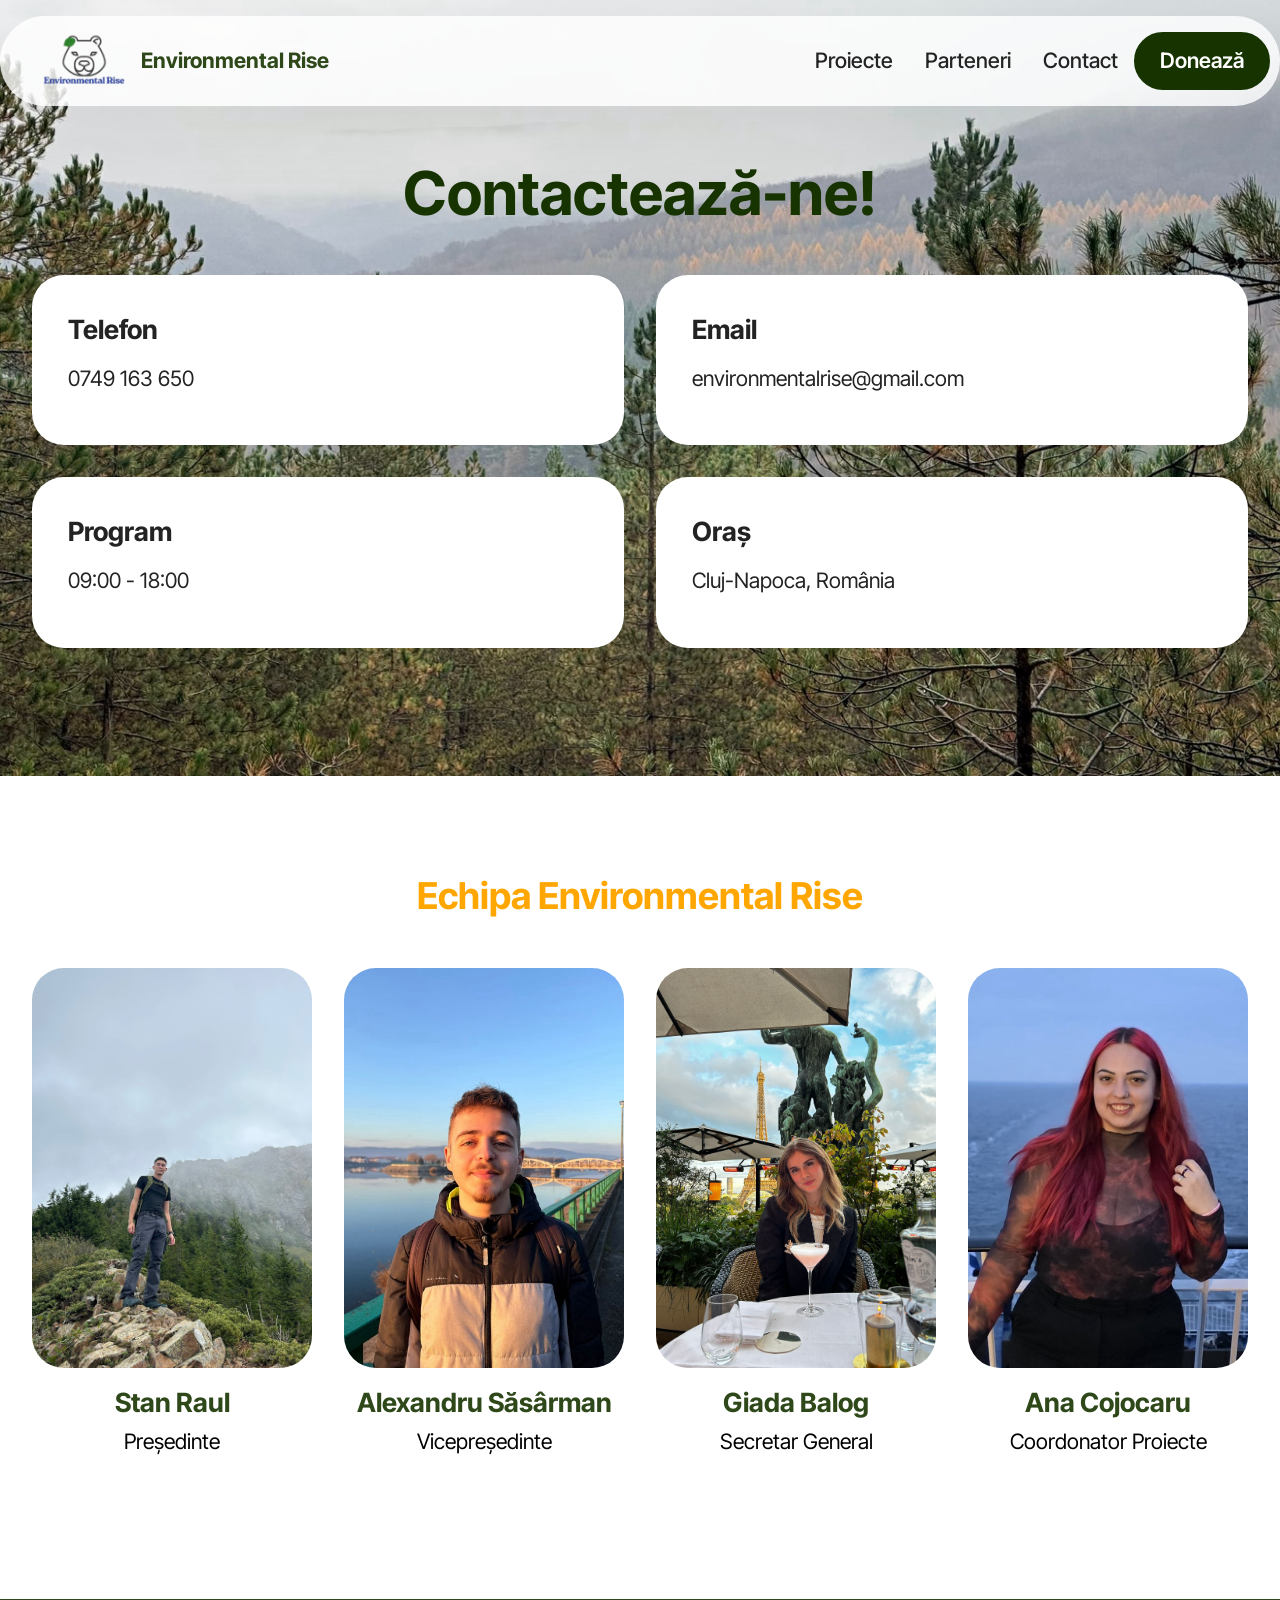
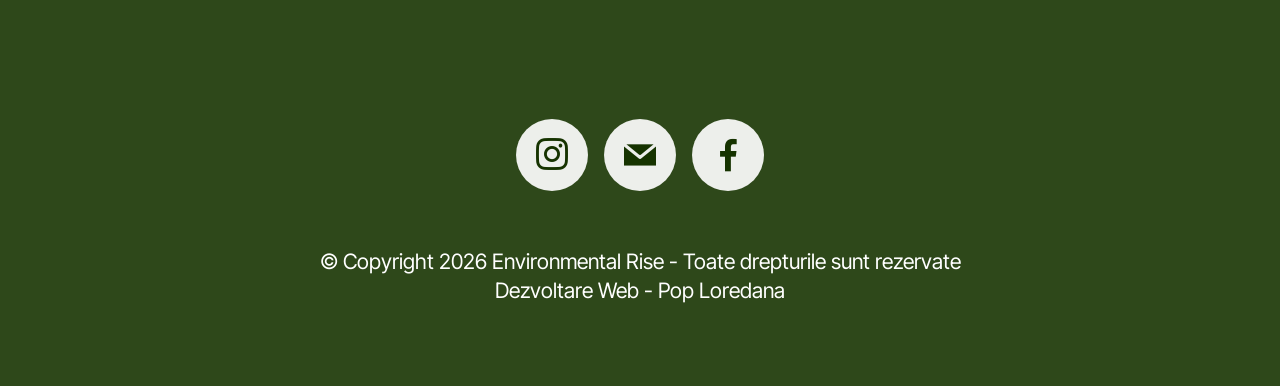
==== commit a42b36b8: "imagini clare" ====
--- a/contact.html
+++ b/contact.html
@@ -136,7 +136,7 @@
 			<div class="item features-image col-12 col-md-6 col-lg-3 active">
 				<div class="item-wrapper">
 					<div class="item-img mb-3">
-						<img src="assets/images/raul-stan-321x442.jpg" alt="Stan Raul" title="" data-slide-to="0" data-bs-slide-to="0">
+						<img src="assets/images/raul-stan.jpeg" alt="Stan Raul" title="" data-slide-to="0" data-bs-slide-to="0">
 					</div>
 					<div class="item-content align-left">
 						<h3 class="item-title mbr-fonts-style display-5"><strong>Stan Raul</strong></h3>
@@ -160,7 +160,7 @@
 			</div><div class="item features-image col-12 col-md-6 col-lg-3">
 				<div class="item-wrapper">
 					<div class="item-img mb-3">
-						<img src="assets/images/giada-balog-354x479.jpg" alt="Giada Balog" title="" data-slide-to="2" data-bs-slide-to="2">
+						<img src="assets/images/giada-balog.jpeg" alt="Giada Balog" title="" data-slide-to="2" data-bs-slide-to="2">
 					</div>
 					<div class="item-content align-left">
 						<h3 class="item-title mbr-fonts-style display-5"><strong>Giada Balog</strong></h3>
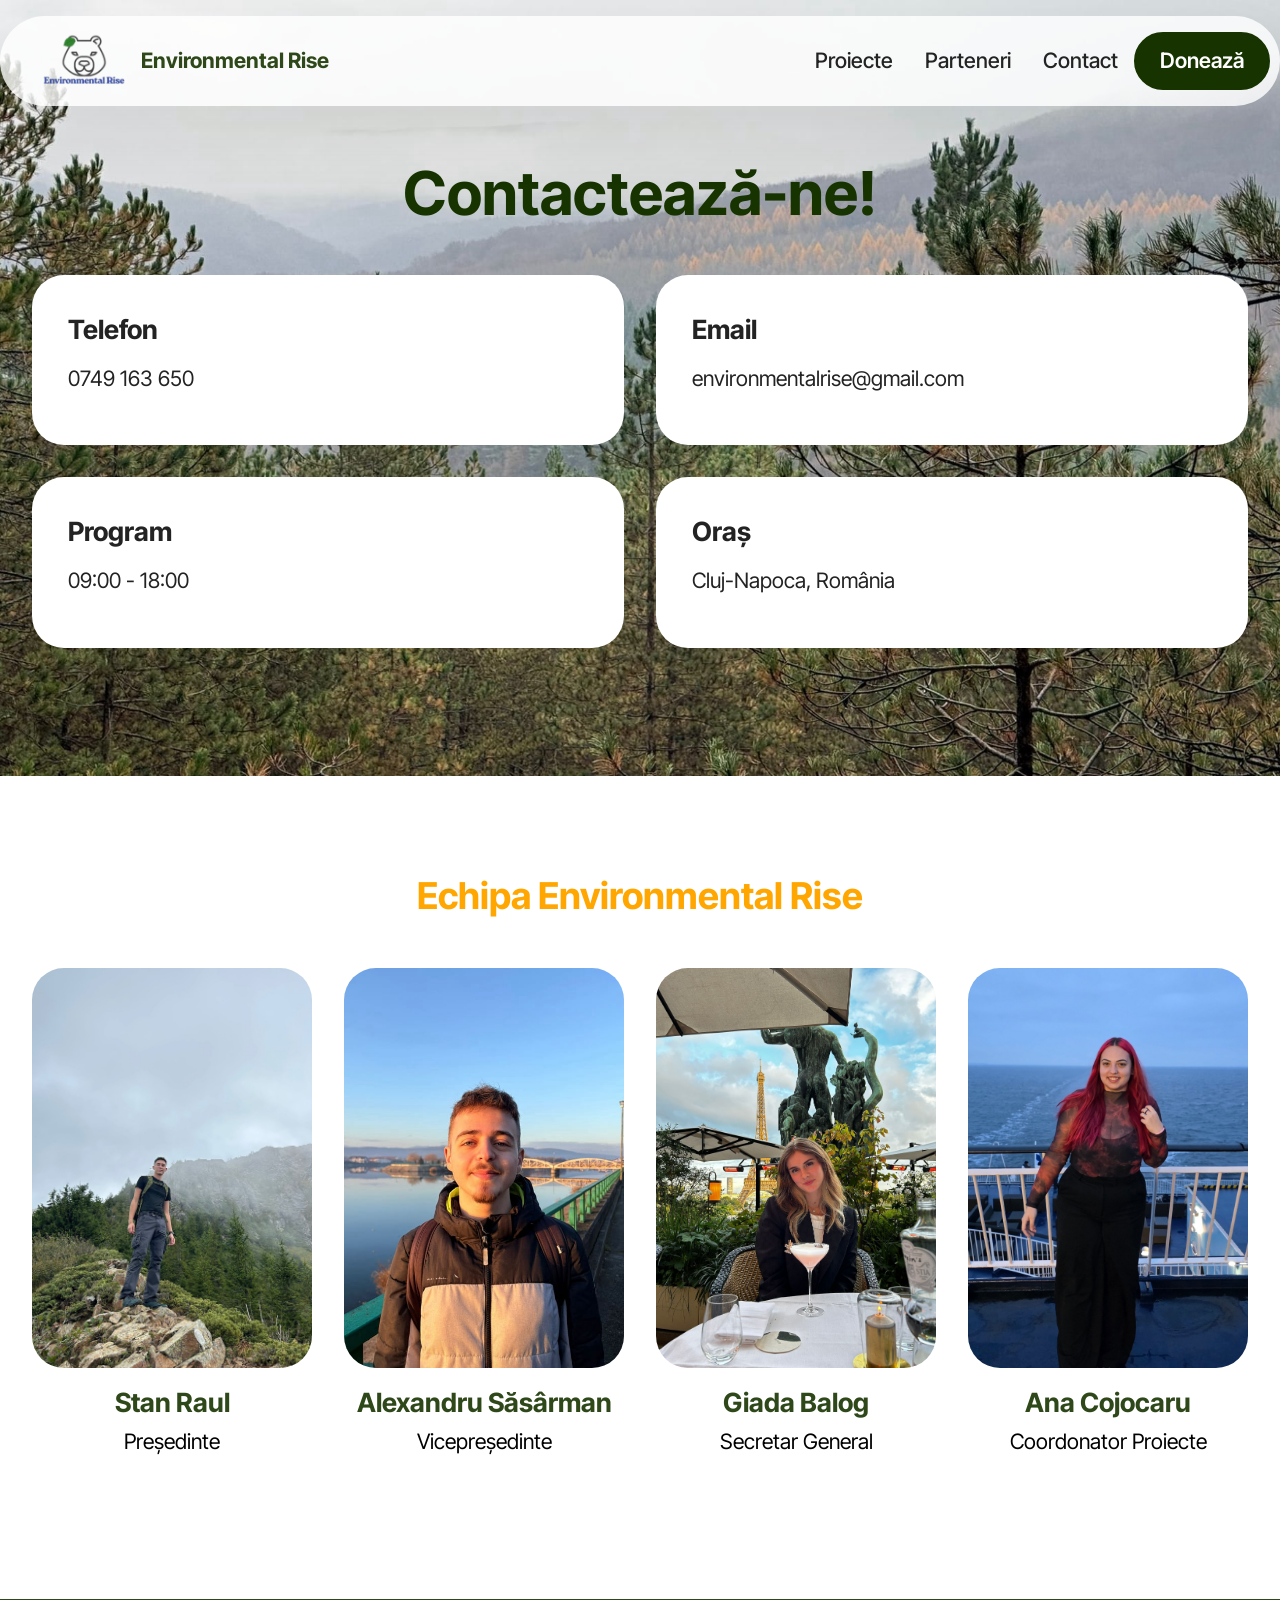
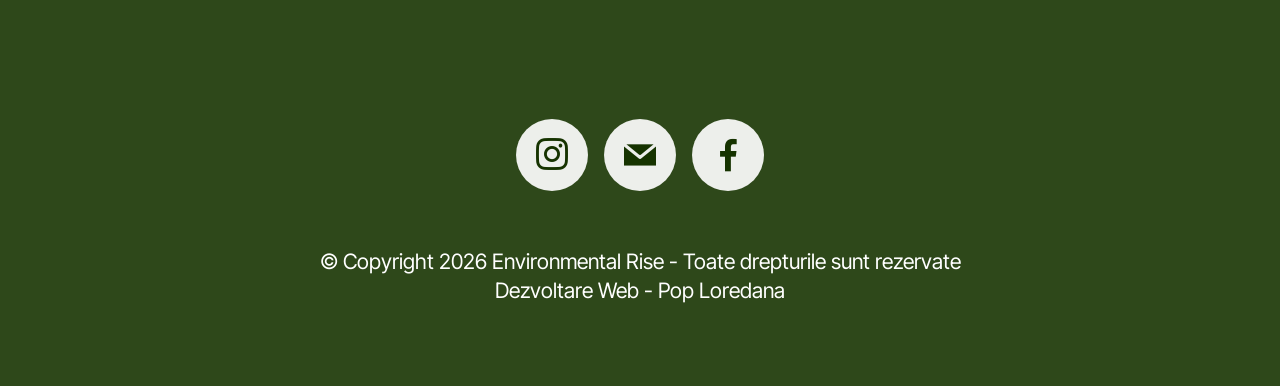
==== commit c0381e16: "poza clara" ====
--- a/contact.html
+++ b/contact.html
@@ -172,7 +172,7 @@
 			</div><div class="item features-image col-12 col-md-6 col-lg-3">
 				<div class="item-wrapper">
 					<div class="item-img mb-3">
-						<img src="assets/images/ana-cojocaru-596x791.jpg" alt="Ana Cojocaru" title="" data-slide-to="3" data-bs-slide-to="3">
+						<img src="assets/images/ana-cojocaru.jpg" alt="Ana Cojocaru" title="" data-slide-to="3" data-bs-slide-to="3">
 					</div>
 					<div class="item-content align-left">
 						<h3 class="item-title mbr-fonts-style display-5"><strong>Ana Cojocaru</strong></h3>
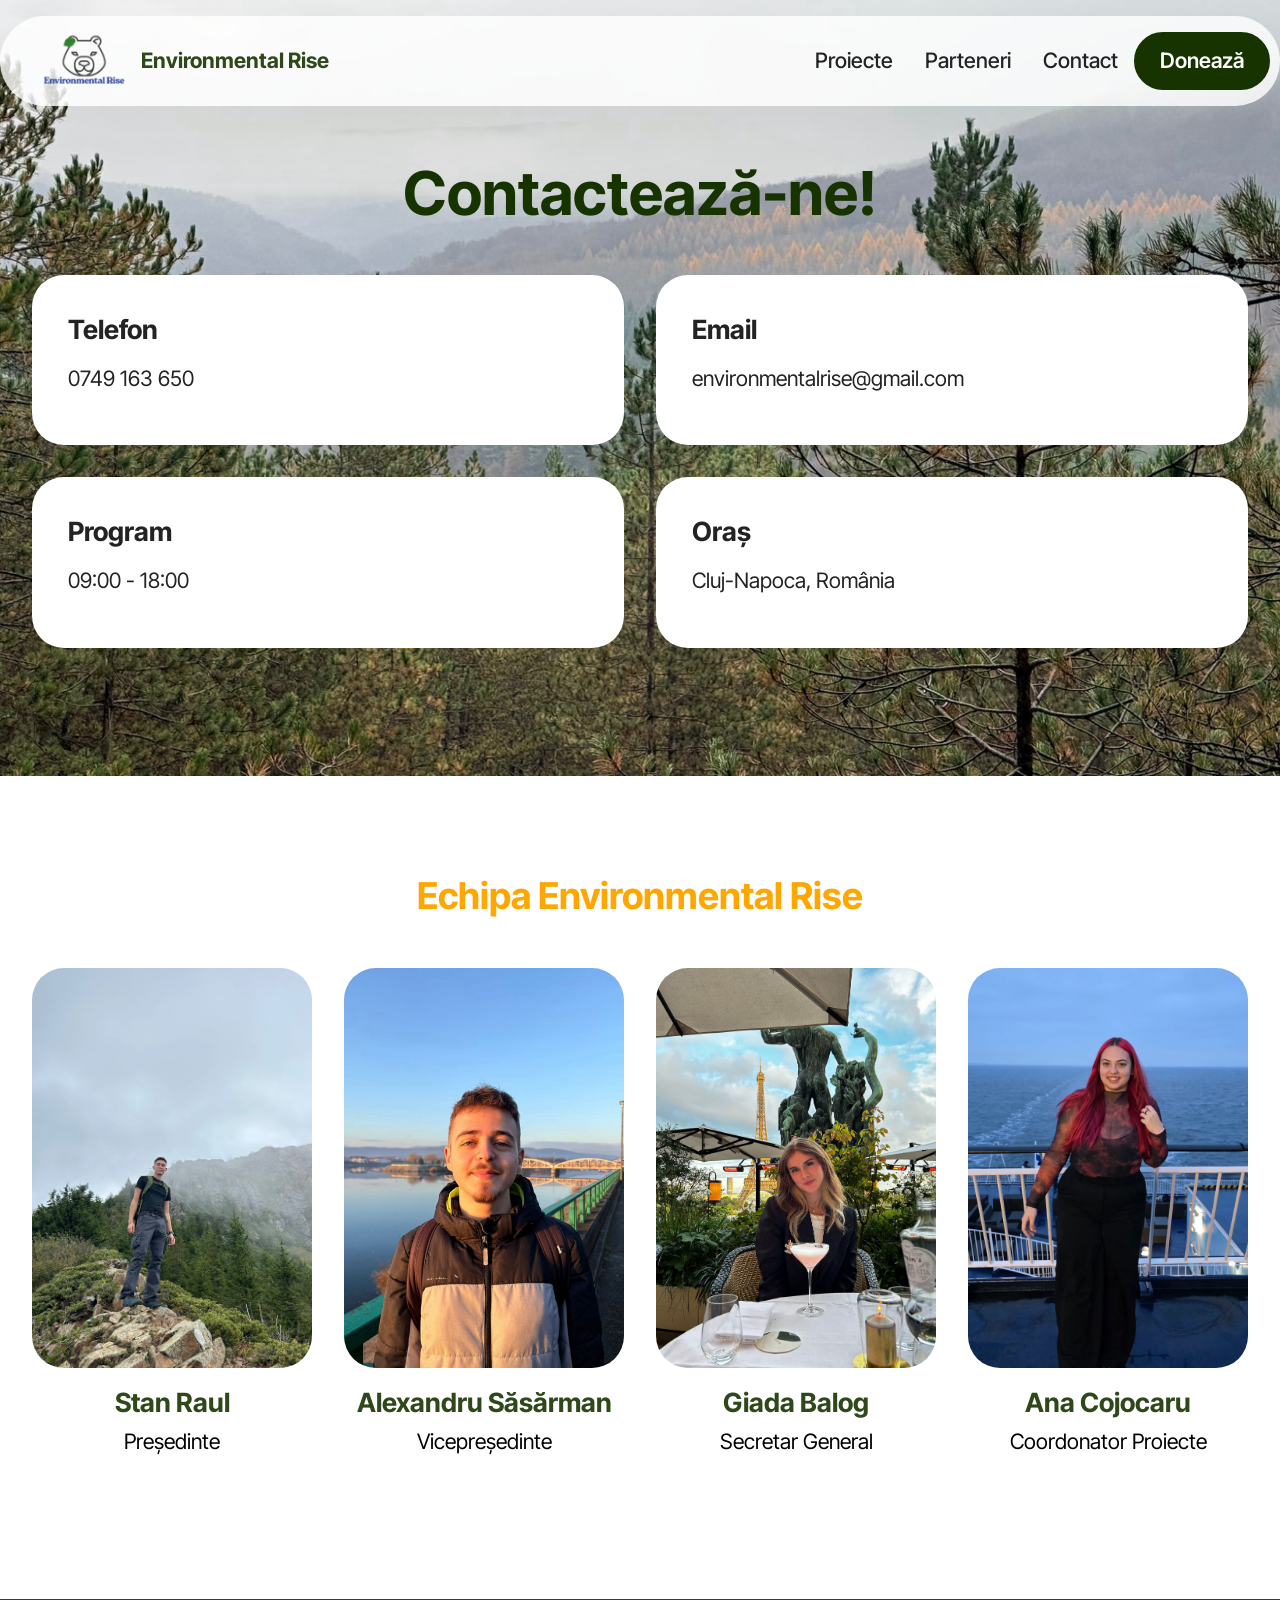
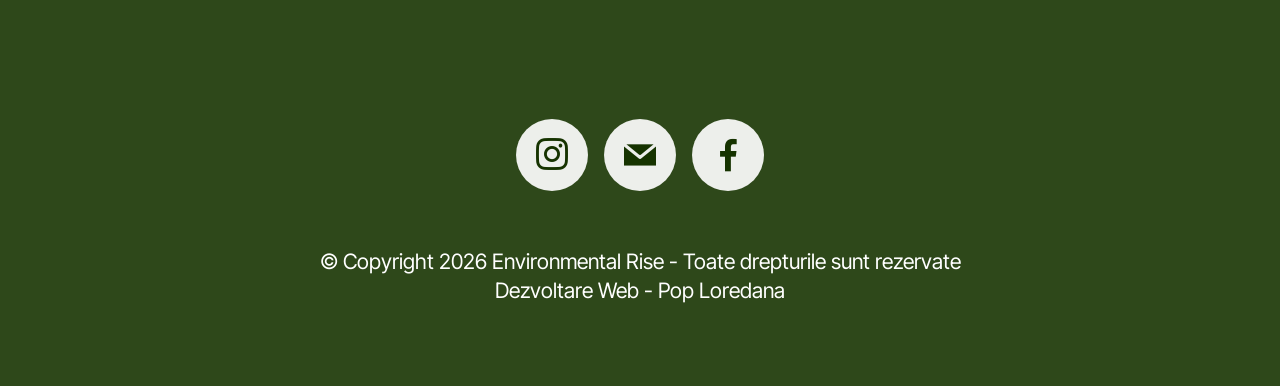
==== commit 2e21aae6: "nume corect" ====
--- a/contact.html
+++ b/contact.html
@@ -148,10 +148,10 @@
 			</div><div class="item features-image col-12 col-md-6 col-lg-3">
 				<div class="item-wrapper">
 					<div class="item-img mb-3">
-						<img src="assets/images/alexandru-sasarman-596x795.jpg" alt="Alexandru Săsârman" title="" data-slide-to="1" data-bs-slide-to="1">
-					</div>
-					<div class="item-content align-left">
-						<h3 class="item-title mbr-fonts-style display-5"><strong>Alexandru Săsârman</strong></h3>
+						<img src="assets/images/alexandru-sasarman-596x795.jpg" alt="Alexandru Săsărman" title="" data-slide-to="1" data-bs-slide-to="1">
+					</div>
+					<div class="item-content align-left">
+						<h3 class="item-title mbr-fonts-style display-5"><strong>Alexandru Săsărman</strong></h3>
 						<h4 class="item-subtitle mbr-fonts-style mb-3 display-7">Vicepreședinte<br></h4>
 						
 					</div>
